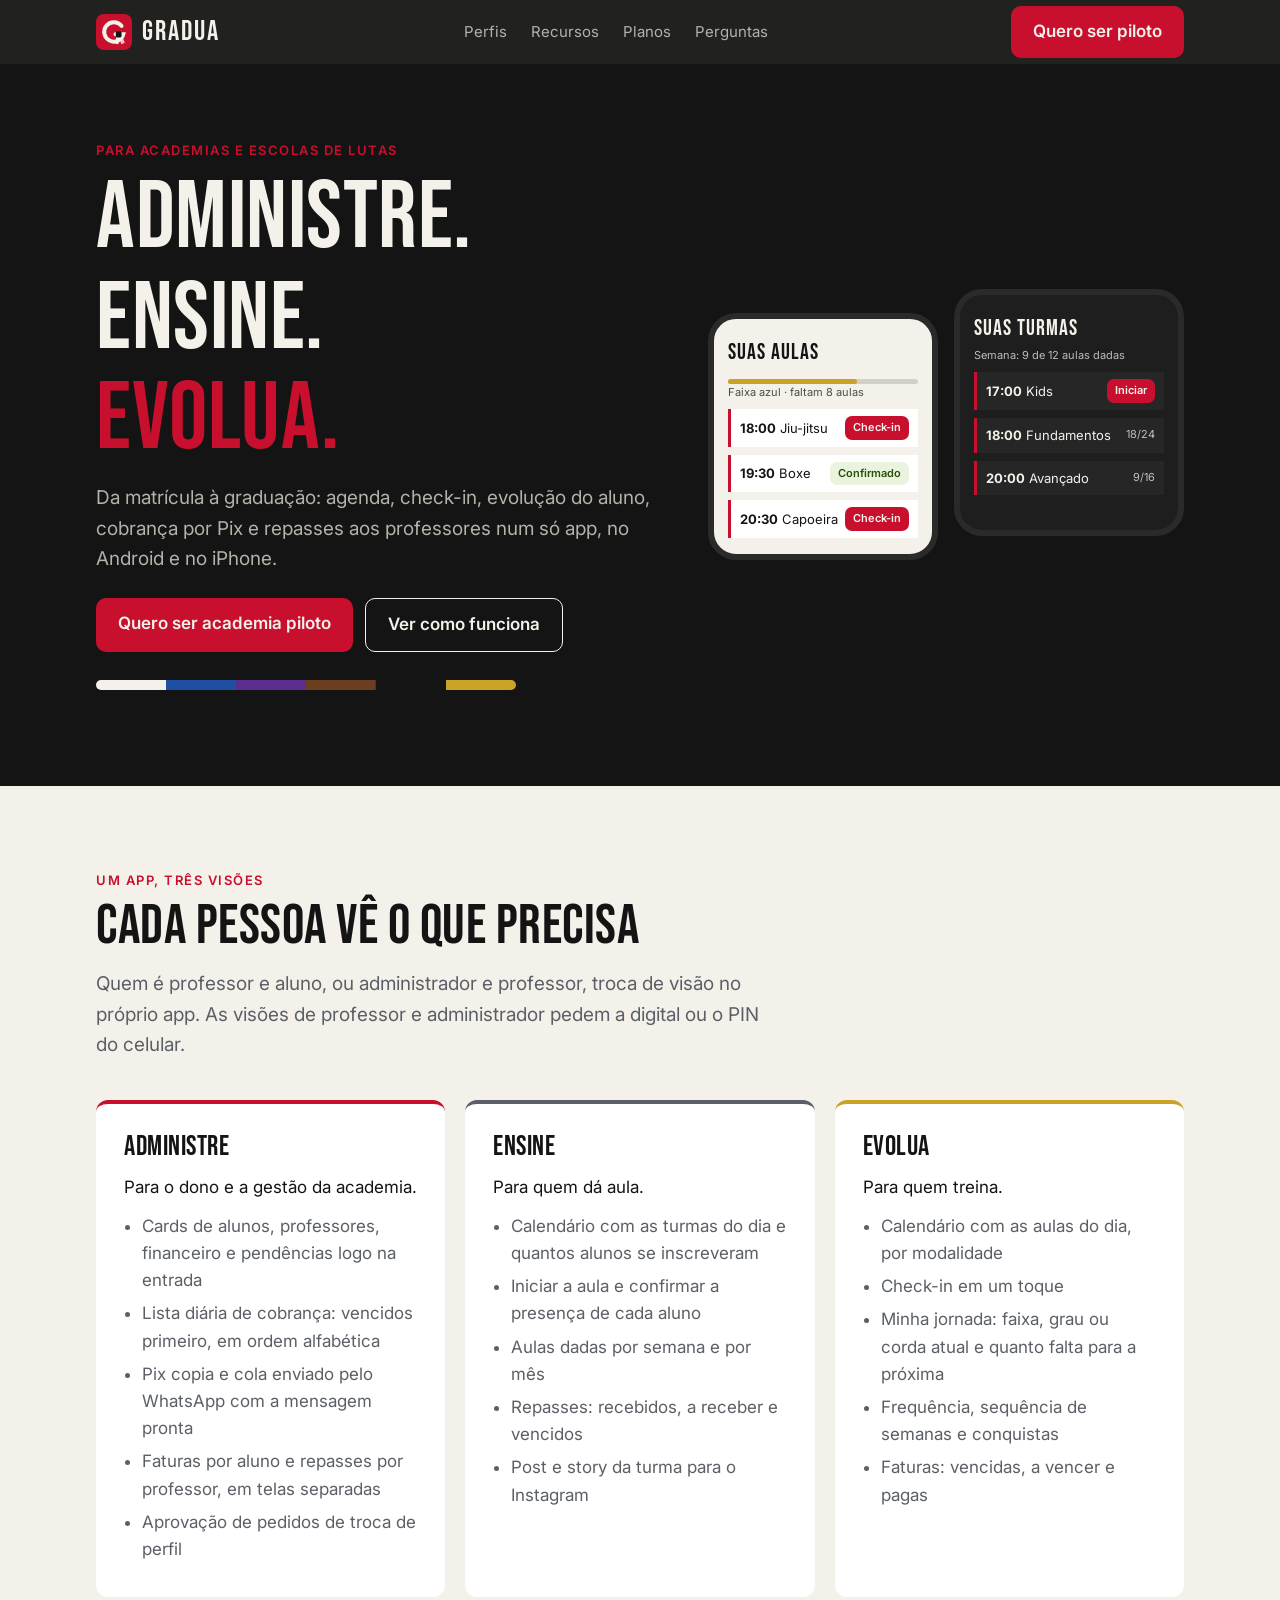
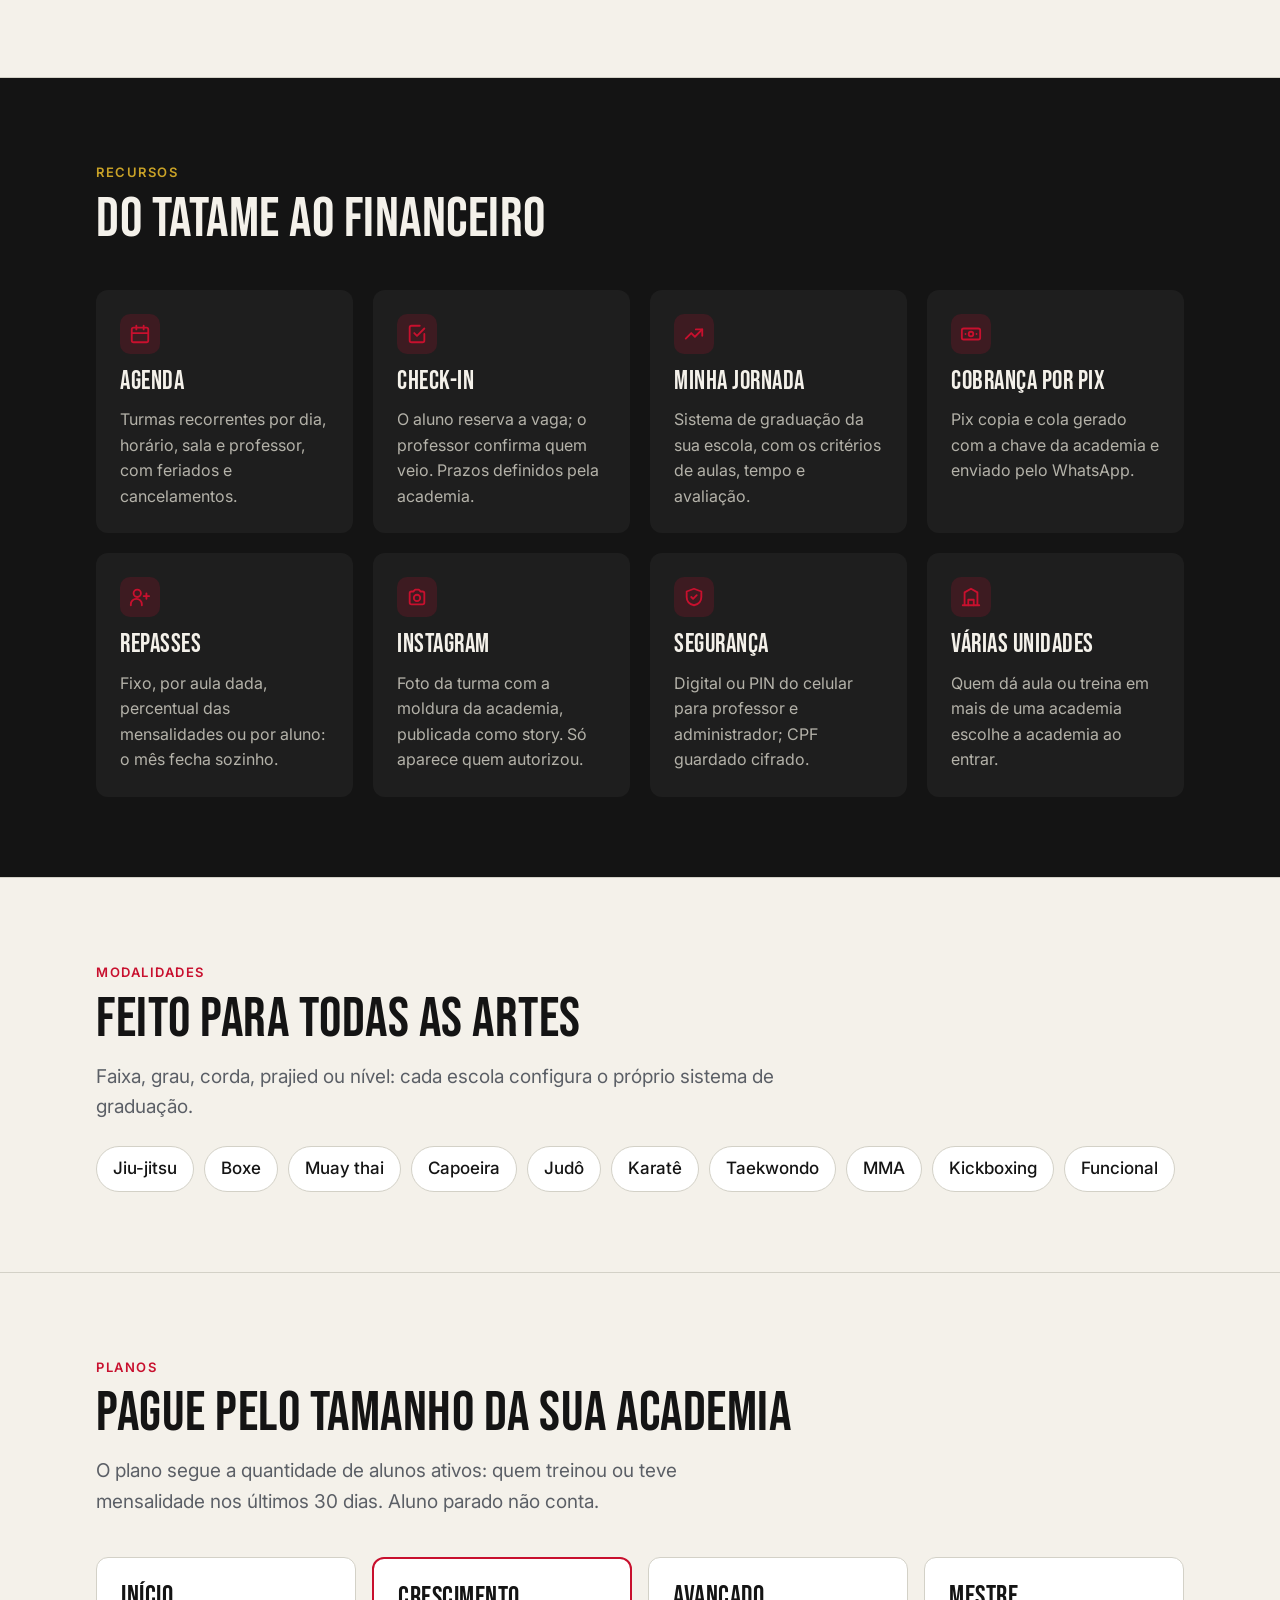
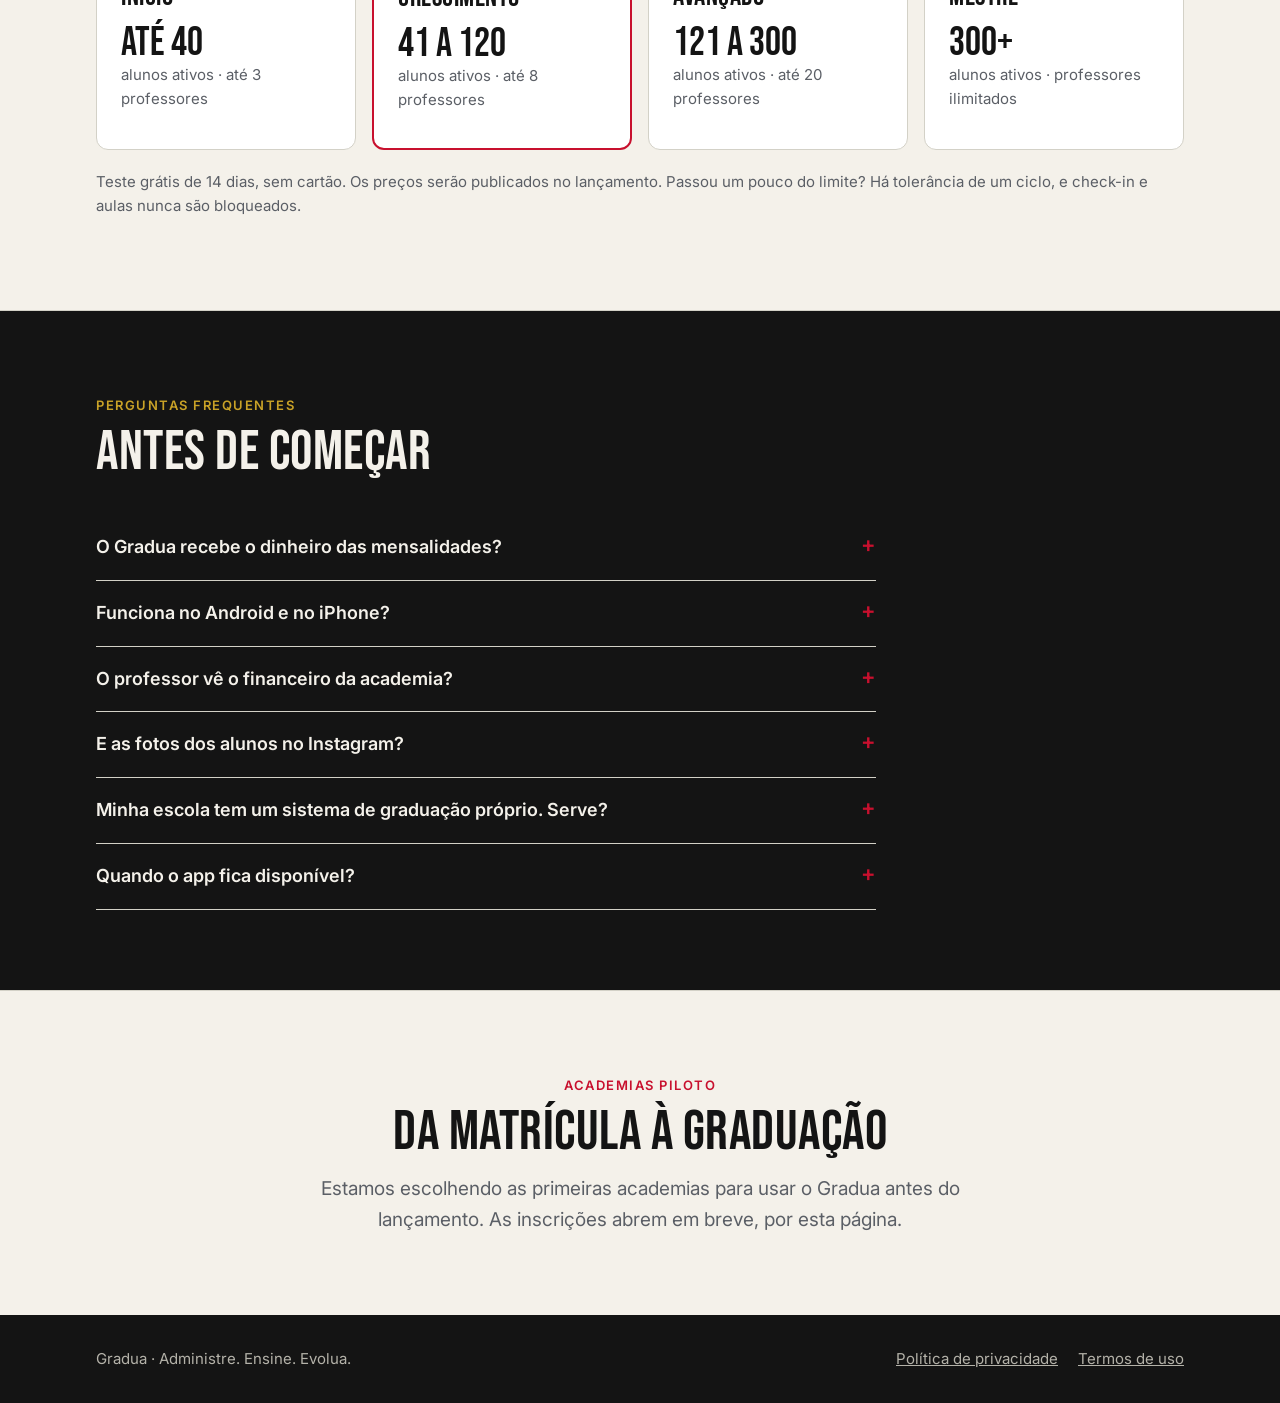
==== index.html @ 8abf0cda "Landing page do Gradua Página principal com os três perfis (Administre, Ensine, Evolua), recursos, m" ====
<!doctype html>
<html lang="pt-BR">
<head>
  <meta charset="utf-8">
  <meta name="viewport" content="width=device-width, initial-scale=1">
  <title>Gradua — Administre. Ensine. Evolua.</title>
  <meta name="description" content="App para academias e escolas de lutas: agenda, check-in, evolução do aluno, cobrança por Pix e repasses aos professores. Da matrícula à graduação.">
  <meta name="theme-color" content="#141414">
  <meta property="og:title" content="Gradua — Administre. Ensine. Evolua.">
  <meta property="og:description" content="Agenda, check-in, graduação, cobrança e repasses para academias e escolas de lutas.">
  <meta property="og:type" content="website">
  <link rel="icon" href="logo.svg" type="image/svg+xml">
  <link rel="preconnect" href="https://fonts.googleapis.com">
  <link rel="preconnect" href="https://fonts.gstatic.com" crossorigin>
  <link href="https://fonts.googleapis.com/css2?family=Bebas+Neue&family=Inter:wght@400;500;600&display=swap" rel="stylesheet">
  <link rel="stylesheet" href="estilo.css">
</head>
<body>
  <a class="pular" href="#conteudo">Pular para o conteúdo</a>

  <header class="topo">
    <div class="conteiner">
      <a class="marca" href="#"><img src="logo.svg" alt="" width="36" height="36">GRADUA</a>
      <nav class="menu" aria-label="Seções">
        <a href="#perfis">Perfis</a>
        <a href="#recursos">Recursos</a>
        <a href="#planos">Planos</a>
        <a href="#perguntas">Perguntas</a>
      </nav>
      <a class="botao" href="#piloto">Quero ser piloto</a>
    </div>
  </header>

  <main id="conteudo">
    <section class="heroi">
      <div class="conteiner">
        <div>
          <span class="rotulo">Para academias e escolas de lutas</span>
          <h1>Administre.<br>Ensine.<br><span>Evolua.</span></h1>
          <p class="subtitulo">Da matrícula à graduação: agenda, check-in, evolução do aluno, cobrança por Pix e repasses aos professores num só app, no Android e no iPhone.</p>
          <div class="acoes">
            <a class="botao" href="#piloto">Quero ser academia piloto</a>
            <a class="botao botao-secundario" href="#perfis">Ver como funciona</a>
          </div>
          <div class="barra-graduacao" aria-hidden="true">
            <span style="background:#f4f1ea"></span><span style="background:#1f4fa3"></span><span style="background:#5b2d8c"></span><span style="background:#6b3e1f"></span><span style="background:#141414;outline:1px solid #3a3a3a"></span><span style="background:#c9a227"></span>
          </div>
        </div>

        <div class="celulares" aria-label="Telas do app para aluno e professor">
          <div class="celular claro" role="img" aria-label="Tela do aluno com as aulas do dia e o progresso para a próxima faixa">
            <div class="tt">Suas aulas</div>
            <div class="progresso"><span></span></div>
            <div class="mini">Faixa azul · faltam 8 aulas</div>
            <div class="aula"><span><b>18:00</b> Jiu-jitsu</span><span class="selo">Check-in</span></div>
            <div class="aula"><span><b>19:30</b> Boxe</span><span class="selo ok">Confirmado</span></div>
            <div class="aula"><span><b>20:30</b> Capoeira</span><span class="selo">Check-in</span></div>
          </div>
          <div class="celular escuro" role="img" aria-label="Tela do professor com as turmas do dia e o botão para iniciar a aula">
            <div class="tt">Suas turmas</div>
            <div class="mini">Semana: 9 de 12 aulas dadas</div>
            <div class="aula"><span><b>17:00</b> Kids</span><span class="selo">Iniciar</span></div>
            <div class="aula"><span><b>18:00</b> Fundamentos</span><span class="mini">18/24</span></div>
            <div class="aula"><span><b>20:00</b> Avançado</span><span class="mini">9/16</span></div>
          </div>
        </div>
      </div>
    </section>

    <section class="secao" id="perfis">
      <div class="conteiner">
        <span class="rotulo">Um app, três visões</span>
        <h2>Cada pessoa vê o que precisa</h2>
        <p class="subtitulo">Quem é professor e aluno, ou administrador e professor, troca de visão no próprio app. As visões de professor e administrador pedem a digital ou o PIN do celular.</p>
        <div class="perfis">
          <article class="perfil">
            <h3>Administre</h3>
            <p>Para o dono e a gestão da academia.</p>
            <ul>
              <li>Cards de alunos, professores, financeiro e pendências logo na entrada</li>
              <li>Lista diária de cobrança: vencidos primeiro, em ordem alfabética</li>
              <li>Pix copia e cola enviado pelo WhatsApp com a mensagem pronta</li>
              <li>Faturas por aluno e repasses por professor, em telas separadas</li>
              <li>Aprovação de pedidos de troca de perfil</li>
            </ul>
          </article>
          <article class="perfil professor">
            <h3>Ensine</h3>
            <p>Para quem dá aula.</p>
            <ul>
              <li>Calendário com as turmas do dia e quantos alunos se inscreveram</li>
              <li>Iniciar a aula e confirmar a presença de cada aluno</li>
              <li>Aulas dadas por semana e por mês</li>
              <li>Repasses: recebidos, a receber e vencidos</li>
              <li>Post e story da turma para o Instagram</li>
            </ul>
          </article>
          <article class="perfil aluno">
            <h3>Evolua</h3>
            <p>Para quem treina.</p>
            <ul>
              <li>Calendário com as aulas do dia, por modalidade</li>
              <li>Check-in em um toque</li>
              <li>Minha jornada: faixa, grau ou corda atual e quanto falta para a próxima</li>
              <li>Frequência, sequência de semanas e conquistas</li>
              <li>Faturas: vencidas, a vencer e pagas</li>
            </ul>
          </article>
        </div>
      </div>
    </section>

    <section class="secao secao-escura" id="recursos">
      <div class="conteiner">
        <span class="rotulo">Recursos</span>
        <h2>Do tatame ao financeiro</h2>
        <div class="recursos">
          <article class="recurso">
            <div class="icone" aria-hidden="true"><svg viewBox="0 0 24 24" fill="none" stroke="currentColor" stroke-width="2" stroke-linecap="round" stroke-linejoin="round"><rect x="3" y="5" width="18" height="16" rx="2"/><path d="M16 3v4M8 3v4M3 11h18"/></svg></div>
            <h3>Agenda</h3>
            <p>Turmas recorrentes por dia, horário, sala e professor, com feriados e cancelamentos.</p>
          </article>
          <article class="recurso">
            <div class="icone" aria-hidden="true"><svg viewBox="0 0 24 24" fill="none" stroke="currentColor" stroke-width="2" stroke-linecap="round" stroke-linejoin="round"><path d="M9 11l3 3 8-8"/><path d="M20 12v7a2 2 0 0 1-2 2H6a2 2 0 0 1-2-2V5a2 2 0 0 1 2-2h9"/></svg></div>
            <h3>Check-in</h3>
            <p>O aluno reserva a vaga; o professor confirma quem veio. Prazos definidos pela academia.</p>
          </article>
          <article class="recurso">
            <div class="icone" aria-hidden="true"><svg viewBox="0 0 24 24" fill="none" stroke="currentColor" stroke-width="2" stroke-linecap="round" stroke-linejoin="round"><path d="M3 17l6-6 4 4 8-8"/><path d="M14 7h7v7"/></svg></div>
            <h3>Minha jornada</h3>
            <p>Sistema de graduação da sua escola, com os critérios de aulas, tempo e avaliação.</p>
          </article>
          <article class="recurso">
            <div class="icone" aria-hidden="true"><svg viewBox="0 0 24 24" fill="none" stroke="currentColor" stroke-width="2" stroke-linecap="round" stroke-linejoin="round"><rect x="2" y="6" width="20" height="12" rx="2"/><circle cx="12" cy="12" r="2.5"/><path d="M6 12h.01M18 12h.01"/></svg></div>
            <h3>Cobrança por Pix</h3>
            <p>Pix copia e cola gerado com a chave da academia e enviado pelo WhatsApp.</p>
          </article>
          <article class="recurso">
            <div class="icone" aria-hidden="true"><svg viewBox="0 0 24 24" fill="none" stroke="currentColor" stroke-width="2" stroke-linecap="round" stroke-linejoin="round"><circle cx="9" cy="8" r="4"/><path d="M2 21v-1a6 6 0 0 1 12 0v1"/><path d="M16 11h6M19 8v6"/></svg></div>
            <h3>Repasses</h3>
            <p>Fixo, por aula dada, percentual das mensalidades ou por aluno: o mês fecha sozinho.</p>
          </article>
          <article class="recurso">
            <div class="icone" aria-hidden="true"><svg viewBox="0 0 24 24" fill="none" stroke="currentColor" stroke-width="2" stroke-linecap="round" stroke-linejoin="round"><path d="M4 8a2 2 0 0 1 2-2h2l2-2h4l2 2h2a2 2 0 0 1 2 2v10a2 2 0 0 1-2 2H6a2 2 0 0 1-2-2z"/><circle cx="12" cy="13" r="3.5"/></svg></div>
            <h3>Instagram</h3>
            <p>Foto da turma com a moldura da academia, publicada como story. Só aparece quem autorizou.</p>
          </article>
          <article class="recurso">
            <div class="icone" aria-hidden="true"><svg viewBox="0 0 24 24" fill="none" stroke="currentColor" stroke-width="2" stroke-linecap="round" stroke-linejoin="round"><path d="M12 3l8 3v6c0 5-3.5 8-8 9-4.5-1-8-4-8-9V6z"/><path d="M9 12l2 2 4-4"/></svg></div>
            <h3>Segurança</h3>
            <p>Digital ou PIN do celular para professor e administrador; CPF guardado cifrado.</p>
          </article>
          <article class="recurso">
            <div class="icone" aria-hidden="true"><svg viewBox="0 0 24 24" fill="none" stroke="currentColor" stroke-width="2" stroke-linecap="round" stroke-linejoin="round"><path d="M3 21h18M5 21V7l7-4 7 4v14"/><path d="M9 21v-6h6v6"/></svg></div>
            <h3>Várias unidades</h3>
            <p>Quem dá aula ou treina em mais de uma academia escolhe a academia ao entrar.</p>
          </article>
        </div>
      </div>
    </section>

    <section class="secao">
      <div class="conteiner">
        <span class="rotulo">Modalidades</span>
        <h2>Feito para todas as artes</h2>
        <p class="subtitulo">Faixa, grau, corda, prajied ou nível: cada escola configura o próprio sistema de graduação.</p>
        <div class="modalidades">
          <span>Jiu-jitsu</span><span>Boxe</span><span>Muay thai</span><span>Capoeira</span><span>Judô</span><span>Karatê</span><span>Taekwondo</span><span>MMA</span><span>Kickboxing</span><span>Funcional</span>
        </div>
      </div>
    </section>

    <section class="secao" id="planos">
      <div class="conteiner">
        <span class="rotulo">Planos</span>
        <h2>Pague pelo tamanho da sua academia</h2>
        <p class="subtitulo">O plano segue a quantidade de alunos ativos: quem treinou ou teve mensalidade nos últimos 30 dias. Aluno parado não conta.</p>
        <div class="planos">
          <article class="plano">
            <h3>Início</h3>
            <div class="faixa">até 40</div>
            <p class="texto-2">alunos ativos · até 3 professores</p>
          </article>
          <article class="plano destaque">
            <h3>Crescimento</h3>
            <div class="faixa">41 a 120</div>
            <p class="texto-2">alunos ativos · até 8 professores</p>
          </article>
          <article class="plano">
            <h3>Avançado</h3>
            <div class="faixa">121 a 300</div>
            <p class="texto-2">alunos ativos · até 20 professores</p>
          </article>
          <article class="plano">
            <h3>Mestre</h3>
            <div class="faixa">300+</div>
            <p class="texto-2">alunos ativos · professores ilimitados</p>
          </article>
        </div>
        <p class="nota">Teste grátis de 14 dias, sem cartão. Os preços serão publicados no lançamento. Passou um pouco do limite? Há tolerância de um ciclo, e check-in e aulas nunca são bloqueados.</p>
      </div>
    </section>

    <section class="secao secao-escura" id="perguntas">
      <div class="conteiner">
        <span class="rotulo">Perguntas frequentes</span>
        <h2>Antes de começar</h2>
        <div class="perguntas">
          <details>
            <summary>O Gradua recebe o dinheiro das mensalidades?</summary>
            <p>Não. O aluno paga direto na conta da academia, pelo Pix da própria academia. O Gradua gera o código e organiza quem pagou e quem está devendo.</p>
          </details>
          <details>
            <summary>Funciona no Android e no iPhone?</summary>
            <p>Sim, nos dois. O lançamento será pela Play Store e pela App Store.</p>
          </details>
          <details>
            <summary>O professor vê o financeiro da academia?</summary>
            <p>Não. O professor vê só os próprios repasses. O aluno vê só as próprias faturas. O administrador vê tudo da academia, em telas separadas.</p>
          </details>
          <details>
            <summary>E as fotos dos alunos no Instagram?</summary>
            <p>Só entra no post quem autorizou o uso de imagem. Menores de idade precisam da autorização do responsável.</p>
          </details>
          <details>
            <summary>Minha escola tem um sistema de graduação próprio. Serve?</summary>
            <p>Serve. A academia cadastra os níveis na ordem dela e define quantas aulas, quanto tempo e se precisa de avaliação do professor para avançar.</p>
          </details>
          <details>
            <summary>Quando o app fica disponível?</summary>
            <p>O Gradua está em desenvolvimento. Antes da abertura geral, ele roda com algumas academias piloto.</p>
          </details>
        </div>
      </div>
    </section>

    <section class="secao chamada" id="piloto">
      <div class="conteiner">
        <span class="rotulo">Academias piloto</span>
        <h2>Da matrícula à graduação</h2>
        <p class="subtitulo">Estamos escolhendo as primeiras academias para usar o Gradua antes do lançamento. As inscrições abrem em breve, por esta página.</p>
      </div>
    </section>
  </main>

  <footer class="rodape">
    <div class="conteiner">
      <span>Gradua · Administre. Ensine. Evolua.</span>
      <nav aria-label="Documentos">
        <a href="privacidade.html">Política de privacidade</a>
        <a href="termos.html">Termos de uso</a>
      </nav>
    </div>
  </footer>
</body>
</html>
---- estilo.css ----
:root {
  --carvao: #141414;
  --carvao-2: #1e1e1e;
  --hinomaru: #c8102e;
  --hinomaru-escuro: #a00d25;
  --dourado: #c9a227;
  --kimono: #f4f1ea;
  --aco: #5b5f66;
  --verde: #3b6d11;
  --borda-clara: #d3d1c7;
  --texto-claro-2: #b4b2a9;
  --fundo: var(--kimono);
  --texto: var(--carvao);
  --texto-2: var(--aco);
  --cartao: #ffffff;
  --raio: 12px;
  --largura: 1120px;
  --titulo: "Bebas Neue", Impact, "Arial Narrow", sans-serif;
  --corpo: "Inter", system-ui, -apple-system, "Segoe UI", Roboto, sans-serif;
}

@media (prefers-color-scheme: dark) {
  :root {
    --fundo: #101010;
    --texto: var(--kimono);
    --texto-2: var(--texto-claro-2);
    --cartao: var(--carvao-2);
    --borda-clara: #2f2f2f;
  }
}

* { box-sizing: border-box; }
html { scroll-behavior: smooth; }
body { margin: 0; background: var(--fundo); color: var(--texto); font-family: var(--corpo); font-size: 17px; line-height: 1.6; }
img, svg { max-width: 100%; }
a { color: inherit; }
h1, h2, h3 { font-family: var(--titulo); font-weight: 400; letter-spacing: 0.5px; line-height: 1.05; margin: 0 0 12px; }
h1 { font-size: clamp(48px, 9vw, 96px); }
h2 { font-size: clamp(36px, 5vw, 56px); }
h3 { font-size: 28px; }
p { margin: 0 0 12px; }

.conteiner { max-width: var(--largura); margin: 0 auto; padding: 0 16px; }
.secao { padding: 80px 0; }
.secao + .secao { border-top: 1px solid var(--borda-clara); }
section[id] { scroll-margin-top: 64px; }
.secao-escura { background: var(--carvao); color: var(--kimono); }
.secao-escura .subtitulo, .secao-escura .texto-2 { color: var(--texto-claro-2); }
.subtitulo { color: var(--texto-2); font-size: 19px; max-width: 680px; }
.rotulo { display: inline-block; font-size: 13px; font-weight: 600; letter-spacing: 1.5px; text-transform: uppercase; color: var(--hinomaru); margin-bottom: 8px; }
.secao-escura .rotulo { color: var(--dourado); }

.pular { position: absolute; left: -9999px; }
.pular:focus { left: 16px; top: 16px; background: var(--kimono); color: var(--carvao); padding: 8px 12px; z-index: 10; }

.topo { position: sticky; top: 0; z-index: 5; background: rgba(20, 20, 20, 0.94); color: var(--kimono); backdrop-filter: blur(6px); }
.topo .conteiner { display: flex; align-items: center; justify-content: space-between; height: 64px; gap: 16px; }
.marca { display: flex; align-items: center; gap: 10px; text-decoration: none; font-family: var(--titulo); font-size: 28px; letter-spacing: 2px; }
.marca img { width: 36px; height: 36px; }
.menu { display: flex; gap: 24px; font-size: 15px; }
.menu a { text-decoration: none; color: var(--texto-claro-2); }
.menu a:hover { color: var(--kimono); }

.botao { display: inline-block; background: var(--hinomaru); color: var(--kimono); text-decoration: none; font-weight: 600; padding: 12px 22px; border-radius: 10px; border: 0; }
.botao:hover { background: var(--hinomaru-escuro); }
.botao-secundario { background: transparent; border: 1px solid currentColor; }
.botao-secundario:hover { background: rgba(255, 255, 255, 0.08); }
a:focus-visible, .botao:focus-visible, summary:focus-visible { outline: 3px solid var(--dourado); outline-offset: 3px; }

.heroi { background: var(--carvao); color: var(--kimono); padding: 72px 0 96px; overflow: hidden; }
.heroi .conteiner { display: grid; grid-template-columns: 1.1fr 0.9fr; gap: 48px; align-items: center; }
.heroi h1 span { color: var(--hinomaru); }
.heroi .subtitulo { color: var(--texto-claro-2); }
.acoes { display: flex; gap: 12px; flex-wrap: wrap; margin-top: 24px; }

.barra-graduacao { display: flex; height: 10px; border-radius: 5px; overflow: hidden; margin: 28px 0 0; max-width: 420px; }
.barra-graduacao span { flex: 1; }

.celulares { display: flex; gap: 16px; justify-content: center; }
.celular { width: 230px; border-radius: 28px; padding: 16px 14px; font-size: 13px; border: 6px solid #2a2a2a; }
.celular.claro { background: var(--kimono); color: var(--carvao); transform: translateY(24px); }
.celular.escuro { background: var(--carvao-2); color: var(--kimono); }
.celular .tt { font-family: var(--titulo); font-size: 22px; letter-spacing: 1px; }
.celular .mini { font-size: 11px; opacity: 0.75; }
.celular .aula { border-left: 3px solid var(--hinomaru); padding: 7px 9px; margin-top: 8px; display: flex; justify-content: space-between; align-items: center; gap: 6px; }
.celular.claro .aula { background: #fff; }
.celular.escuro .aula { background: #262626; }
.selo { font-size: 11px; font-weight: 600; padding: 3px 8px; border-radius: 7px; background: var(--hinomaru); color: var(--kimono); white-space: nowrap; }
.selo.ok { background: #eaf3de; color: #27500a; }
.progresso { height: 5px; background: #d3d1c7; border-radius: 3px; margin-top: 8px; }
.progresso span { display: block; width: 68%; height: 5px; background: var(--dourado); border-radius: 3px; }

.perfis { display: grid; grid-template-columns: repeat(3, 1fr); gap: 20px; margin-top: 40px; }
.perfil { background: var(--cartao); border-radius: var(--raio); padding: 28px; border-top: 4px solid var(--hinomaru); }
.perfil.aluno { border-top-color: var(--dourado); }
.perfil.professor { border-top-color: var(--aco); }
.perfil ul { margin: 12px 0 0; padding-left: 18px; color: var(--texto-2); }
.perfil li { margin-bottom: 6px; }

.recursos { display: grid; grid-template-columns: repeat(auto-fit, minmax(240px, 1fr)); gap: 20px; margin-top: 40px; }
.recurso { background: var(--carvao-2); border-radius: var(--raio); padding: 24px; }
.recurso h3 { color: var(--kimono); font-size: 26px; }
.recurso p { color: var(--texto-claro-2); margin: 0; font-size: 16px; }
.icone { width: 40px; height: 40px; border-radius: 10px; background: rgba(200, 16, 46, 0.18); display: grid; place-items: center; margin-bottom: 14px; color: var(--hinomaru); }
.icone svg { width: 22px; height: 22px; }

.modalidades { display: flex; flex-wrap: wrap; gap: 10px; margin-top: 24px; }
.modalidades span { padding: 8px 16px; border-radius: 999px; background: var(--cartao); border: 1px solid var(--borda-clara); font-weight: 500; }

.planos { display: grid; grid-template-columns: repeat(4, 1fr); gap: 16px; margin-top: 40px; }
.plano { background: var(--cartao); border: 1px solid var(--borda-clara); border-radius: var(--raio); padding: 24px; }
.plano.destaque { border: 2px solid var(--hinomaru); }
.plano .faixa { font-family: var(--titulo); font-size: 40px; line-height: 1; }
.plano .texto-2 { color: var(--texto-2); font-size: 15px; }
.nota { color: var(--texto-2); font-size: 15px; margin-top: 20px; }

.perguntas { max-width: 780px; margin-top: 32px; }
details { border-bottom: 1px solid var(--borda-clara); padding: 18px 0; }
summary { cursor: pointer; font-weight: 600; font-size: 18px; list-style: none; display: flex; justify-content: space-between; gap: 16px; }
summary::-webkit-details-marker { display: none; }
summary::after { content: "+"; color: var(--hinomaru); font-size: 22px; line-height: 1; }
details[open] summary::after { content: "–"; }
details p { color: var(--texto-2); margin-top: 10px; }

.chamada { text-align: center; }
.chamada .subtitulo { margin: 0 auto; }

.rodape { background: var(--carvao); color: var(--texto-claro-2); padding: 32px 0; font-size: 15px; }
.rodape .conteiner { display: flex; justify-content: space-between; gap: 16px; flex-wrap: wrap; align-items: center; }
.rodape nav { display: flex; gap: 20px; }

.documento { max-width: 780px; padding: 56px 16px 80px; margin: 0 auto; }
.documento h1 { font-size: clamp(40px, 7vw, 64px); }
.documento h2 { font-size: 32px; margin-top: 36px; }
.documento li { margin-bottom: 6px; }
.aviso { background: rgba(201, 162, 39, 0.16); border-left: 4px solid var(--dourado); padding: 14px 16px; margin: 20px 0 28px; }

@media (max-width: 900px) {
  .heroi .conteiner { grid-template-columns: 1fr; }
  .perfis { grid-template-columns: 1fr; }
  .planos { grid-template-columns: repeat(2, 1fr); }
  .menu { display: none; }
}

@media (max-width: 560px) {
  .secao { padding: 56px 0; }
  .celulares { flex-direction: column; align-items: center; }
  .celular.claro { transform: none; }
  .planos { grid-template-columns: 1fr; }
}
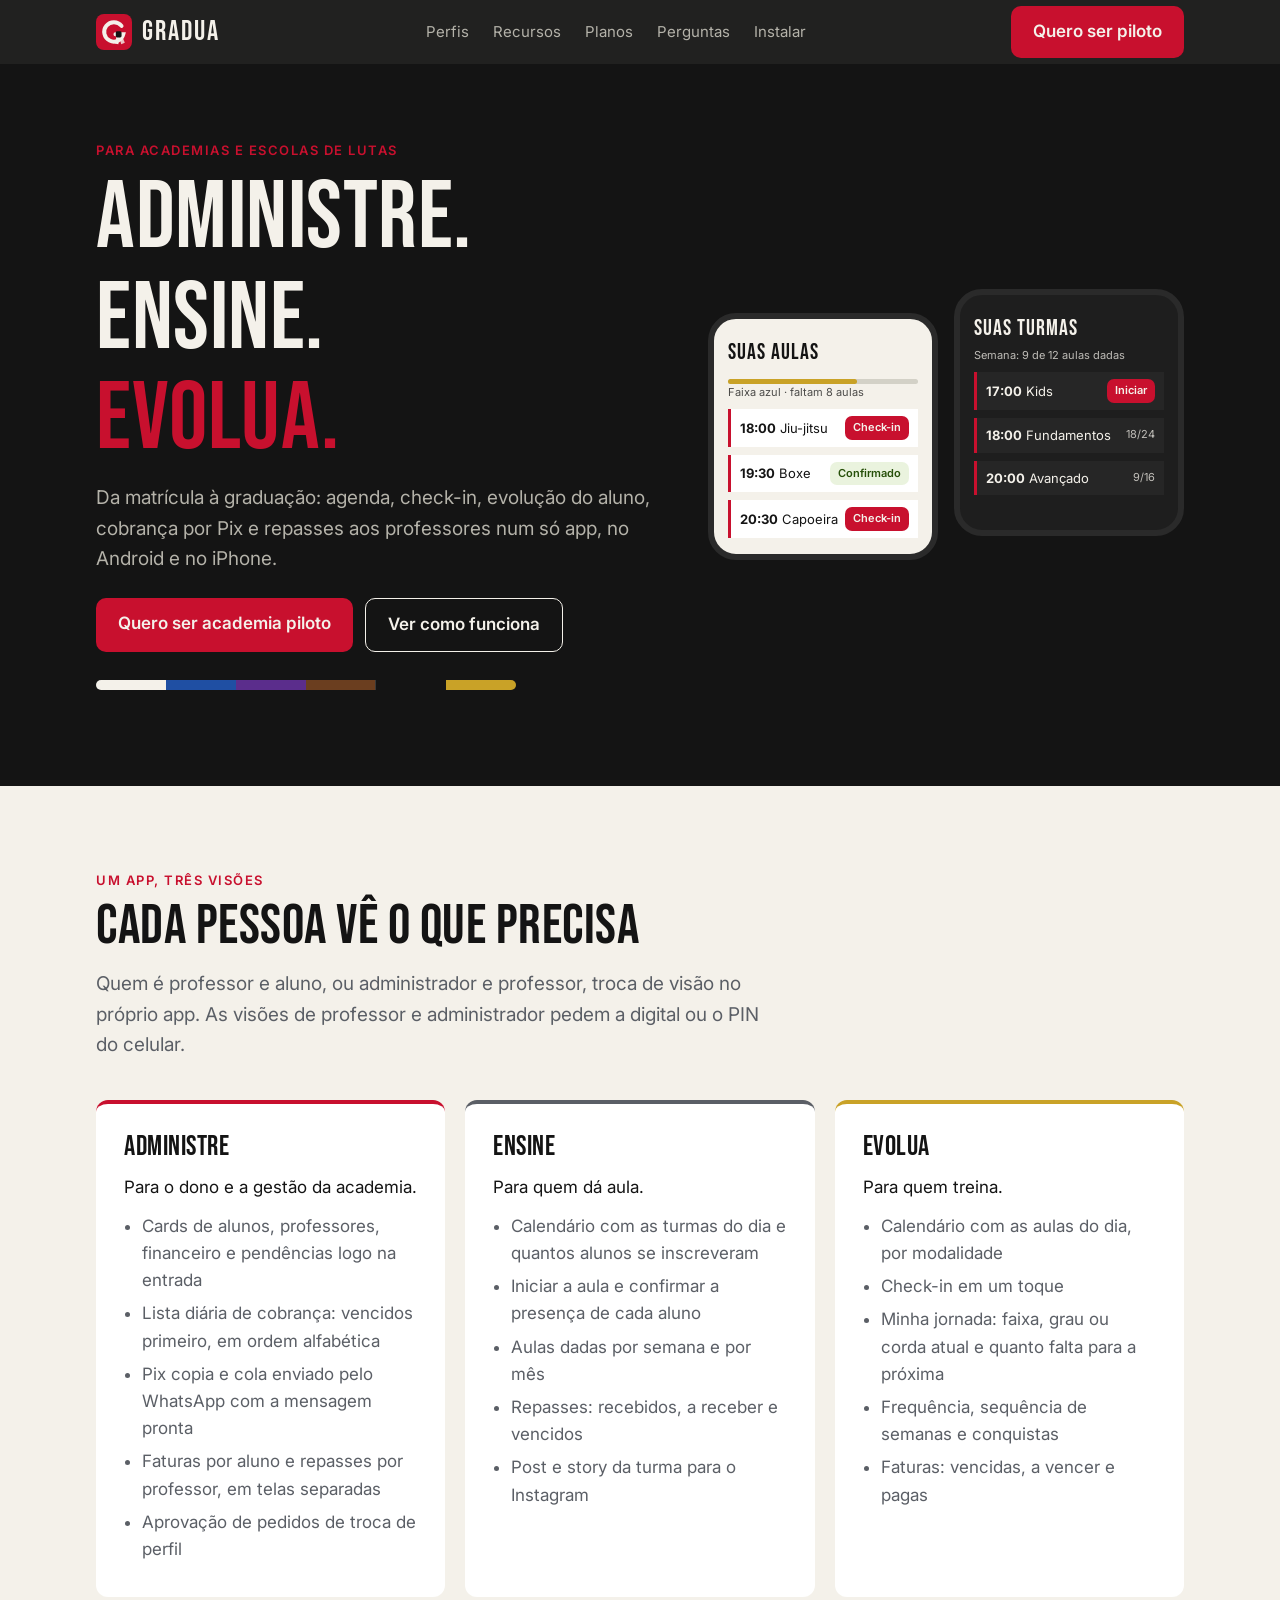
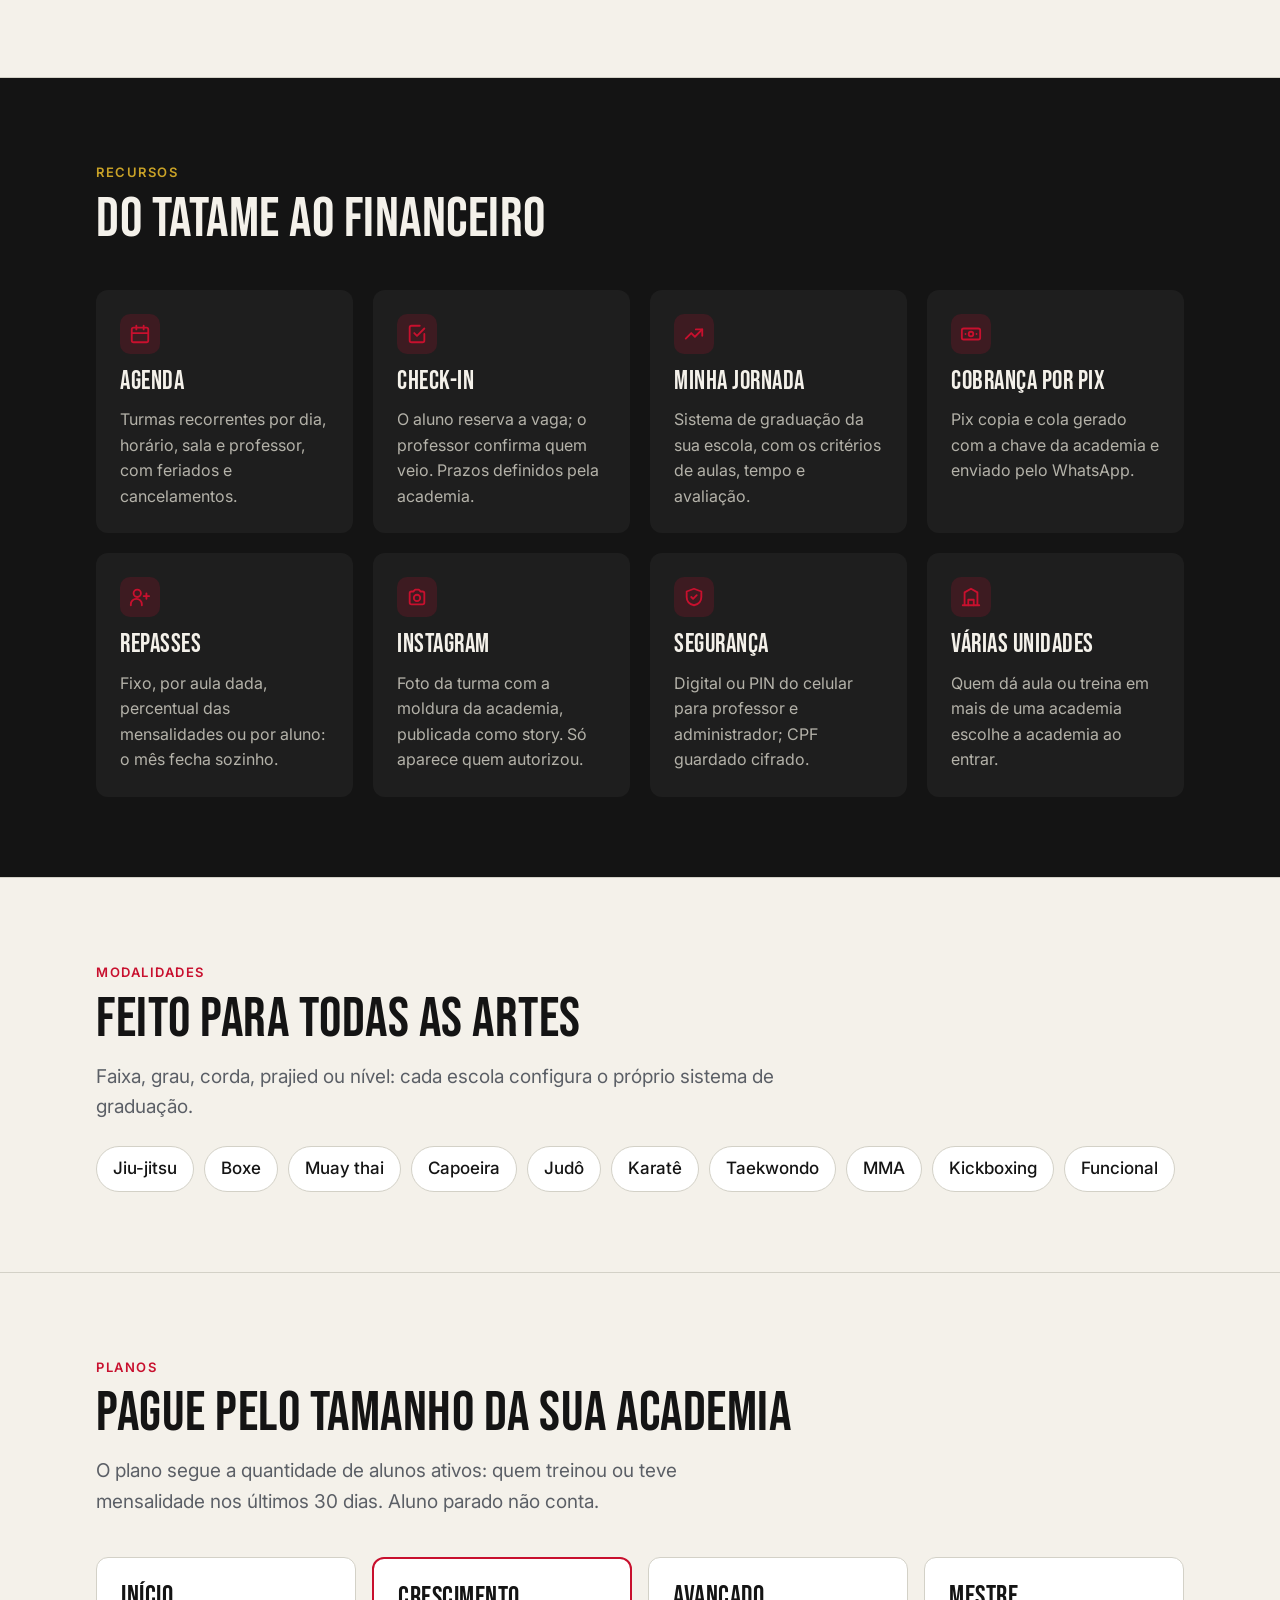
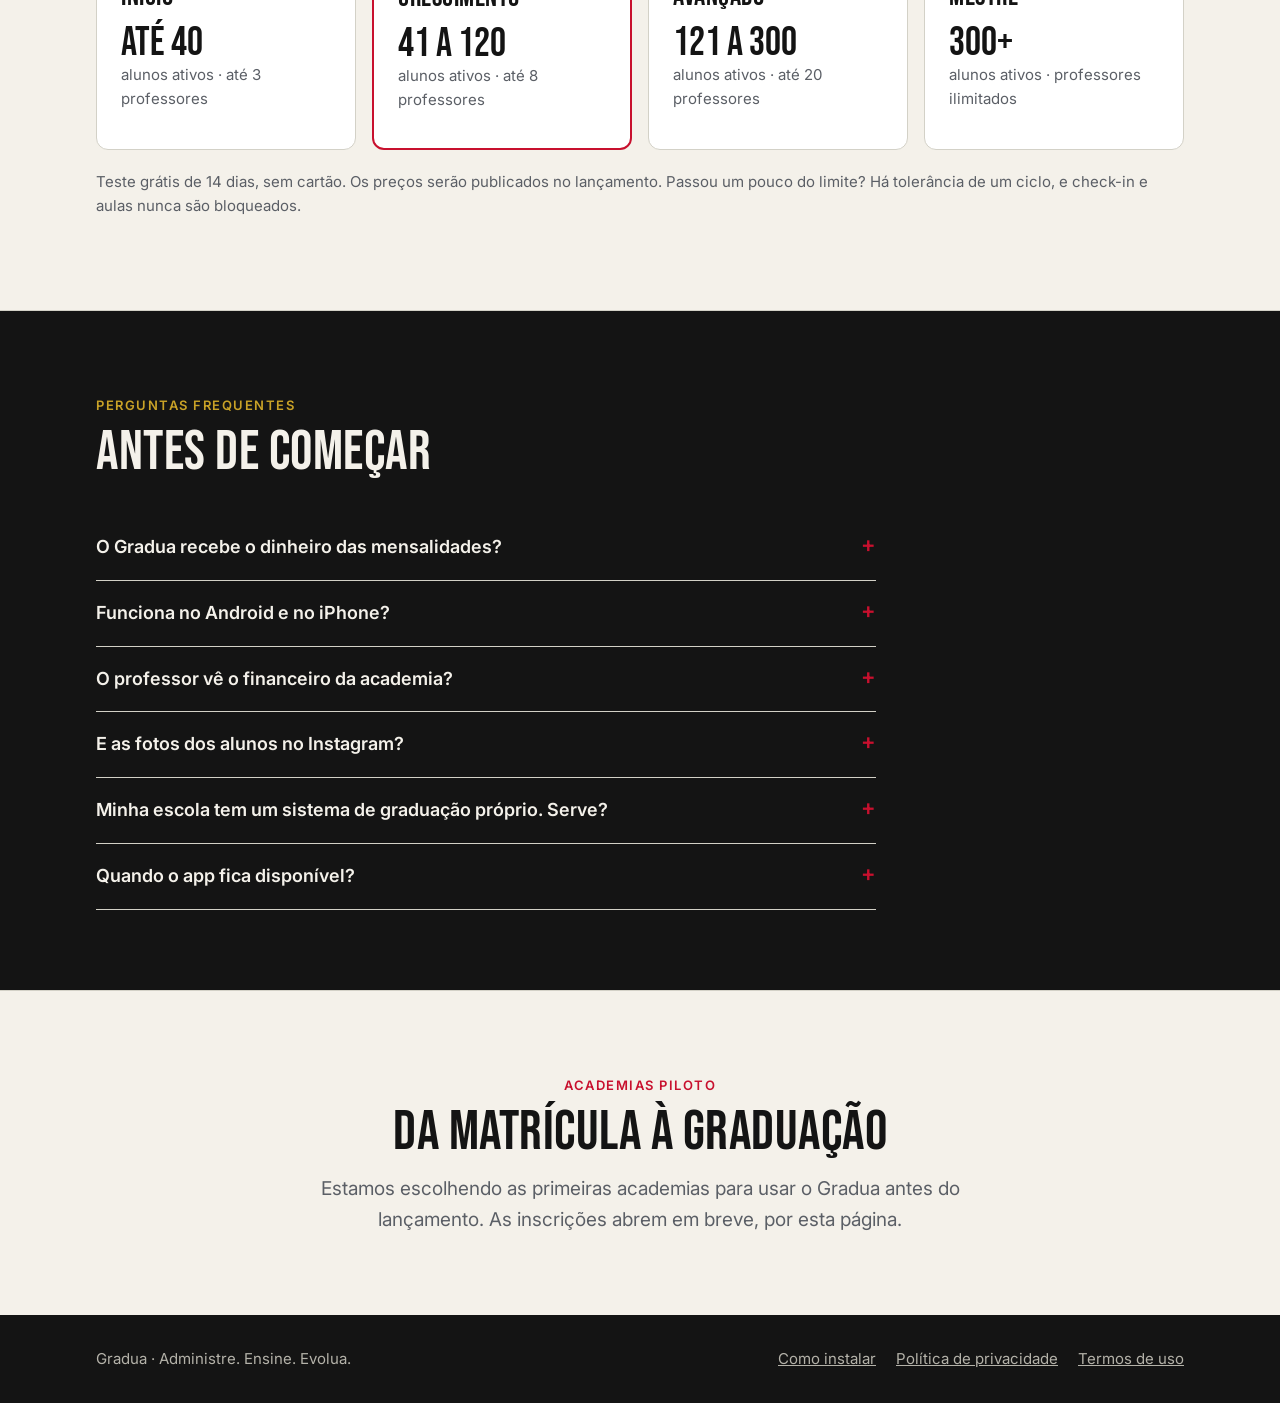
==== commit 9750d6ab: "Adiciona o passo a passo de instalação no Android e no iPhone O Gradua não será publicado nas lojas:" ====
--- a/index.html
+++ b/index.html
@@ -26,6 +26,7 @@
         <a href="#recursos">Recursos</a>
         <a href="#planos">Planos</a>
         <a href="#perguntas">Perguntas</a>
+        <a href="instalar.html">Instalar</a>
       </nav>
       <a class="botao" href="#piloto">Quero ser piloto</a>
     </div>
@@ -212,7 +213,7 @@
           </details>
           <details>
             <summary>Funciona no Android e no iPhone?</summary>
-            <p>Sim, nos dois. O lançamento será pela Play Store e pela App Store.</p>
+            <p>Sim, nos dois, sem passar pela Play Store nem pela App Store. No Android, você instala o app baixado deste site; no iPhone, adiciona o Gradua à tela de início pelo Safari. Veja o <a href="instalar.html">passo a passo de instalação</a>.</p>
           </details>
           <details>
             <summary>O professor vê o financeiro da academia?</summary>
@@ -247,6 +248,7 @@
     <div class="conteiner">
       <span>Gradua · Administre. Ensine. Evolua.</span>
       <nav aria-label="Documentos">
+        <a href="instalar.html">Como instalar</a>
         <a href="privacidade.html">Política de privacidade</a>
         <a href="termos.html">Termos de uso</a>
       </nav>
--- a/estilo.css
+++ b/estilo.css
@@ -133,7 +133,20 @@
 .documento h1 { font-size: clamp(40px, 7vw, 64px); }
 .documento h2 { font-size: 32px; margin-top: 36px; }
 .documento li { margin-bottom: 6px; }
-.aviso { background: rgba(201, 162, 39, 0.16); border-left: 4px solid var(--dourado); padding: 14px 16px; margin: 20px 0 28px; }
+.documento section { padding-top: 8px; }
+.documento h3 { margin-top: 28px; }
+.documento code { font-size: 15px; background: var(--cartao); border: 1px solid var(--borda-clara); border-radius: 6px; padding: 1px 6px; }
+.botao[aria-disabled="true"] { background: var(--aco); cursor: not-allowed; opacity: 0.8; }
+.escolha { display: grid; grid-template-columns: repeat(2, 1fr); gap: 16px; margin: 8px 0 24px; }
+.escolha-item { display: block; background: var(--cartao); border: 1px solid var(--borda-clara); border-top: 4px solid var(--hinomaru); border-radius: var(--raio); padding: 18px 20px; text-decoration: none; }
+.escolha-item:hover { border-color: var(--hinomaru); }
+.escolha-item strong { display: block; font-family: var(--titulo); font-size: 30px; font-weight: 400; letter-spacing: 0.5px; }
+.escolha-item span { color: var(--texto-2); font-size: 15px; }
+.passos { counter-reset: passo; list-style: none; padding: 0; margin: 20px 0 0; }
+.passos li { counter-increment: passo; position: relative; padding: 0 0 18px 52px; margin: 0; }
+.passos li::before { content: counter(passo); position: absolute; left: 0; top: -2px; width: 34px; height: 34px; border-radius: 50%; background: var(--hinomaru); color: var(--kimono); font-family: var(--titulo); font-size: 22px; display: grid; place-items: center; }
+.passos li strong { display: block; }
+.aviso {background: rgba(201, 162, 39, 0.16); border-left: 4px solid var(--dourado); padding: 14px 16px; margin: 20px 0 28px; }
 
 @media (max-width: 900px) {
   .heroi .conteiner { grid-template-columns: 1fr; }
@@ -147,4 +160,5 @@
   .celulares { flex-direction: column; align-items: center; }
   .celular.claro { transform: none; }
   .planos { grid-template-columns: 1fr; }
+  .escolha { grid-template-columns: 1fr; }
 }
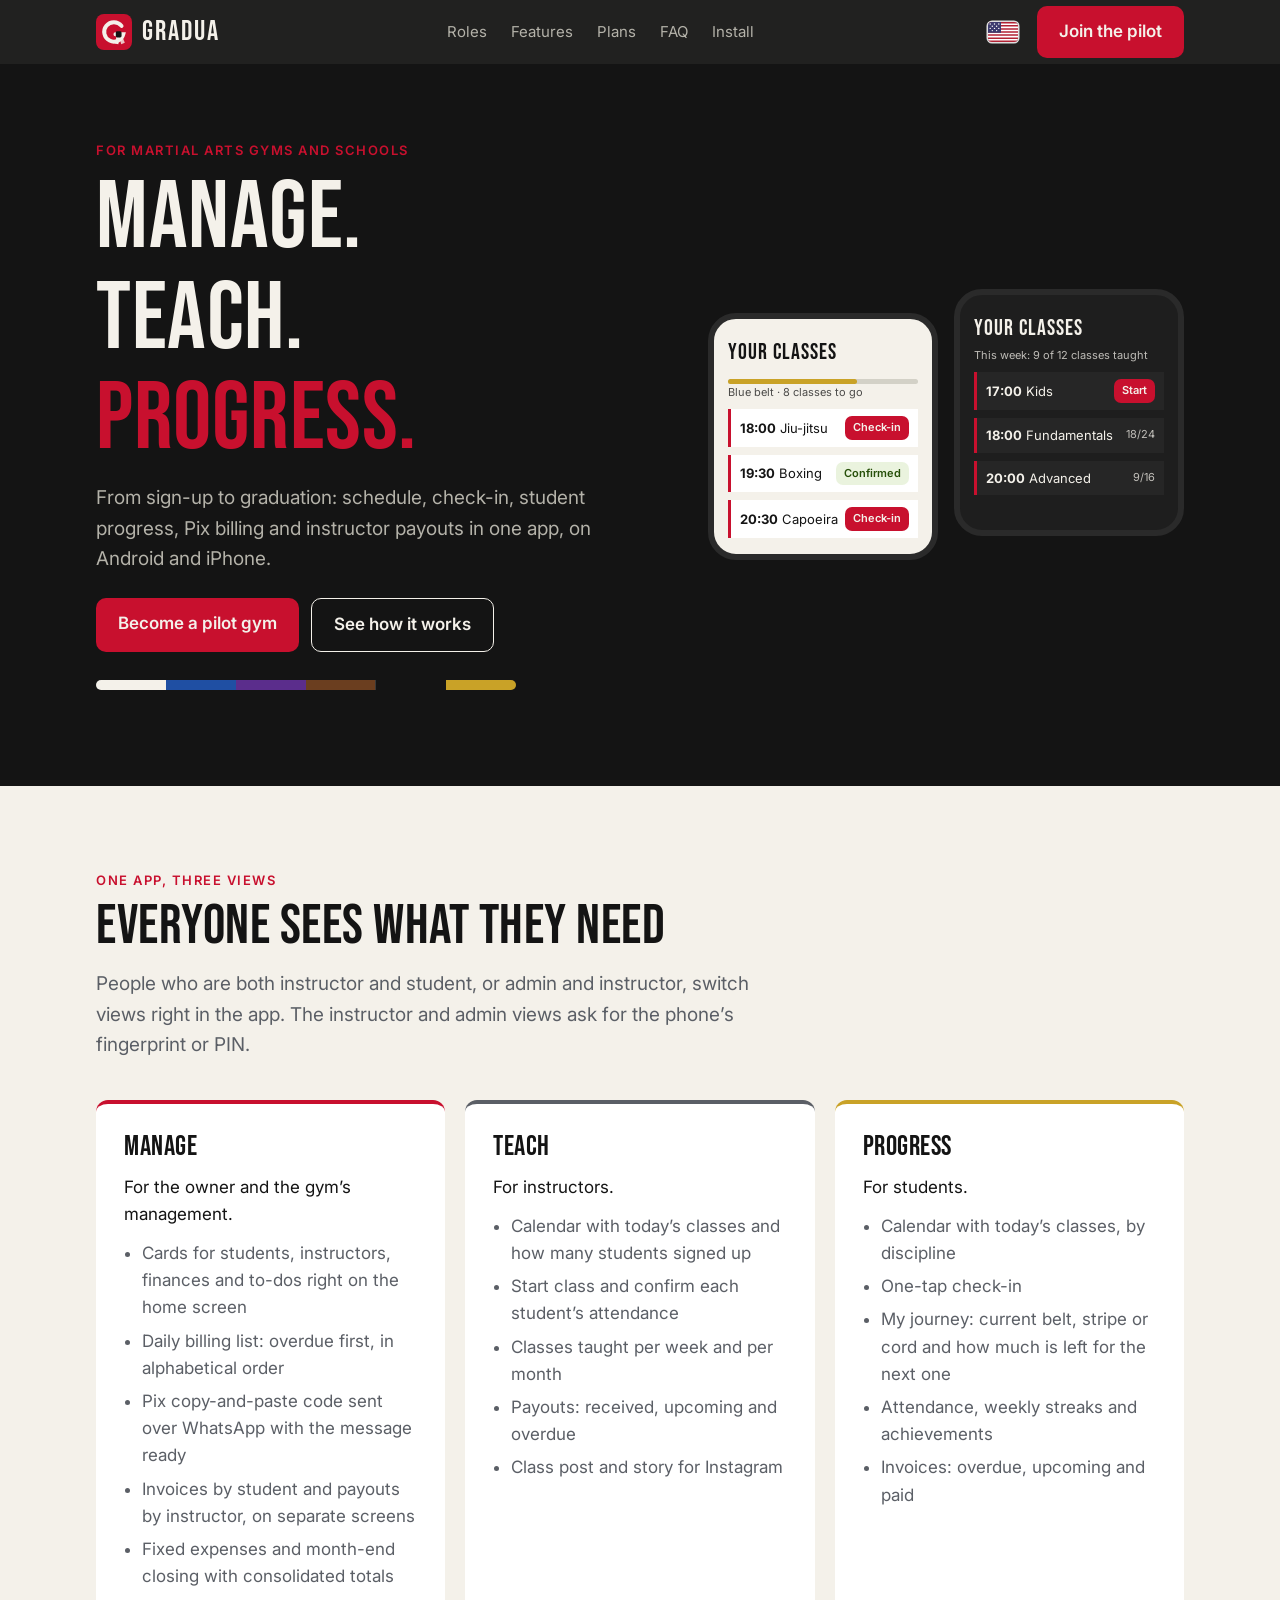
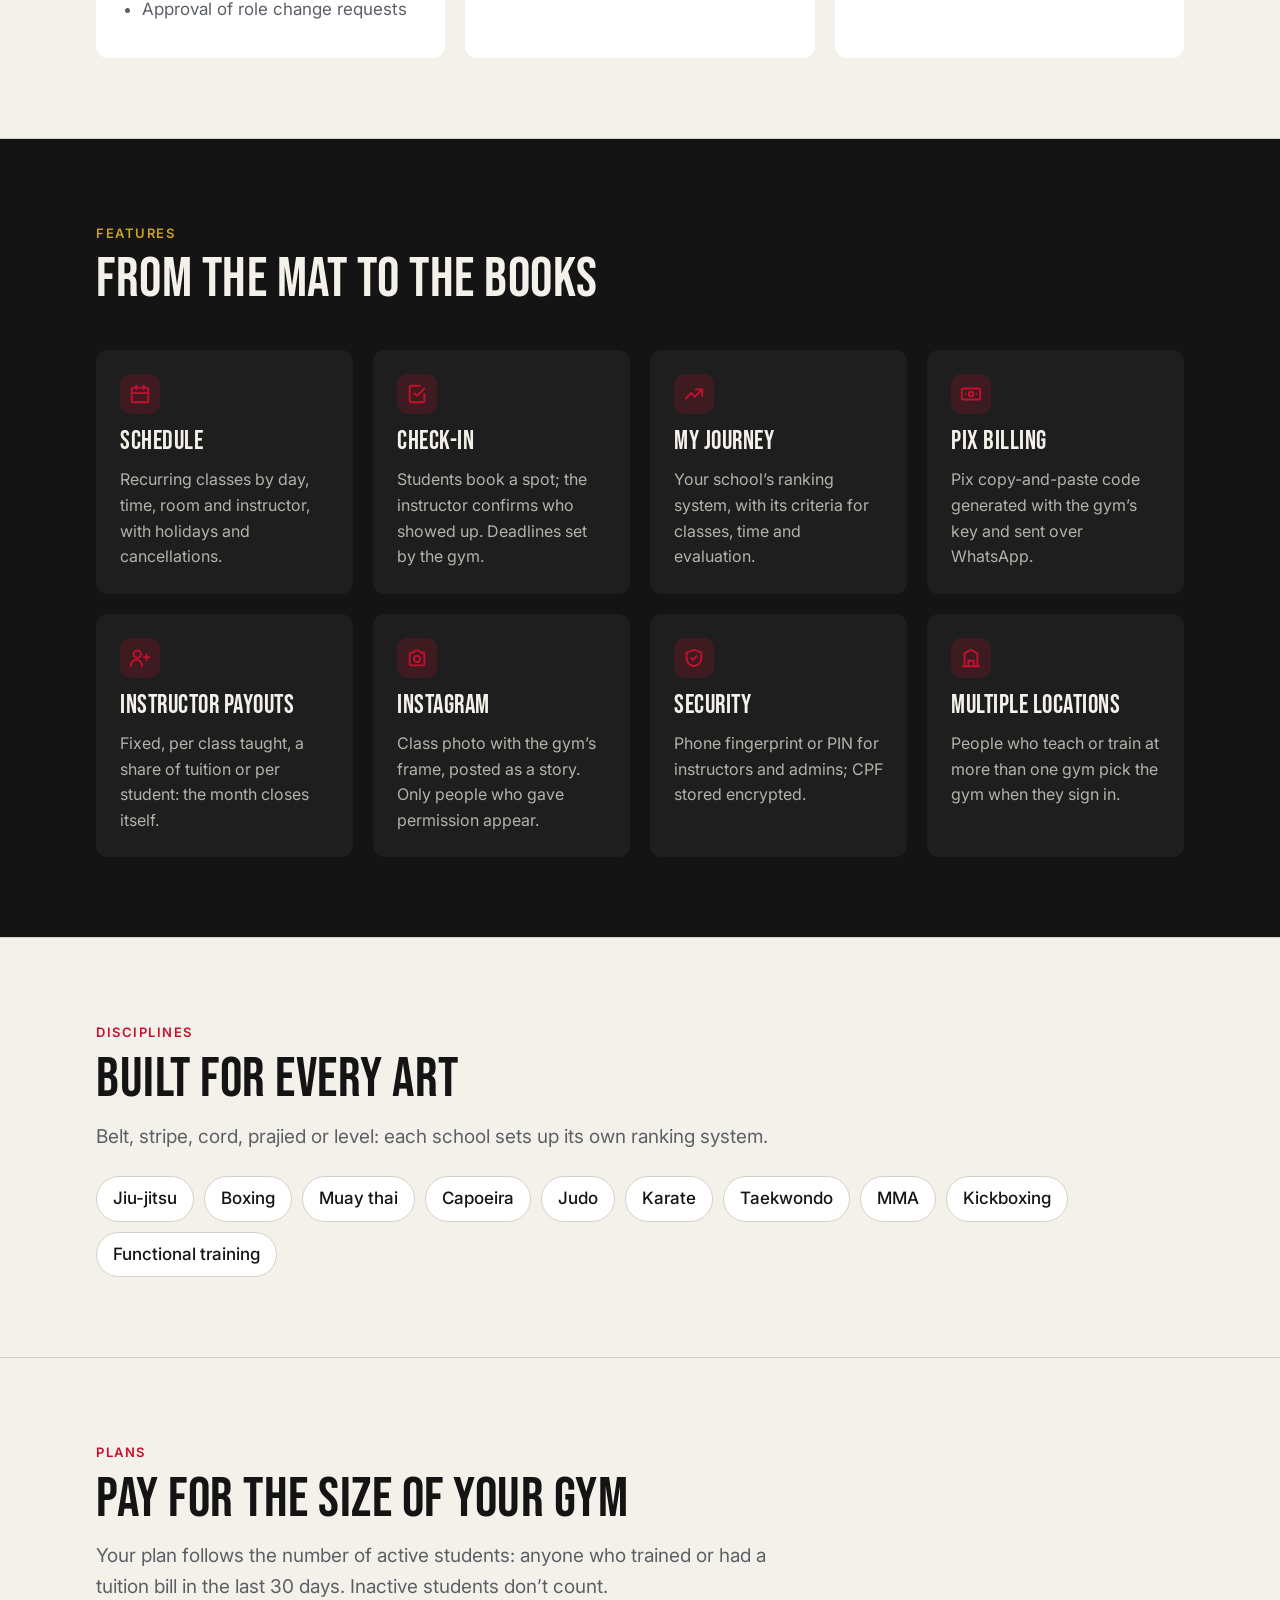
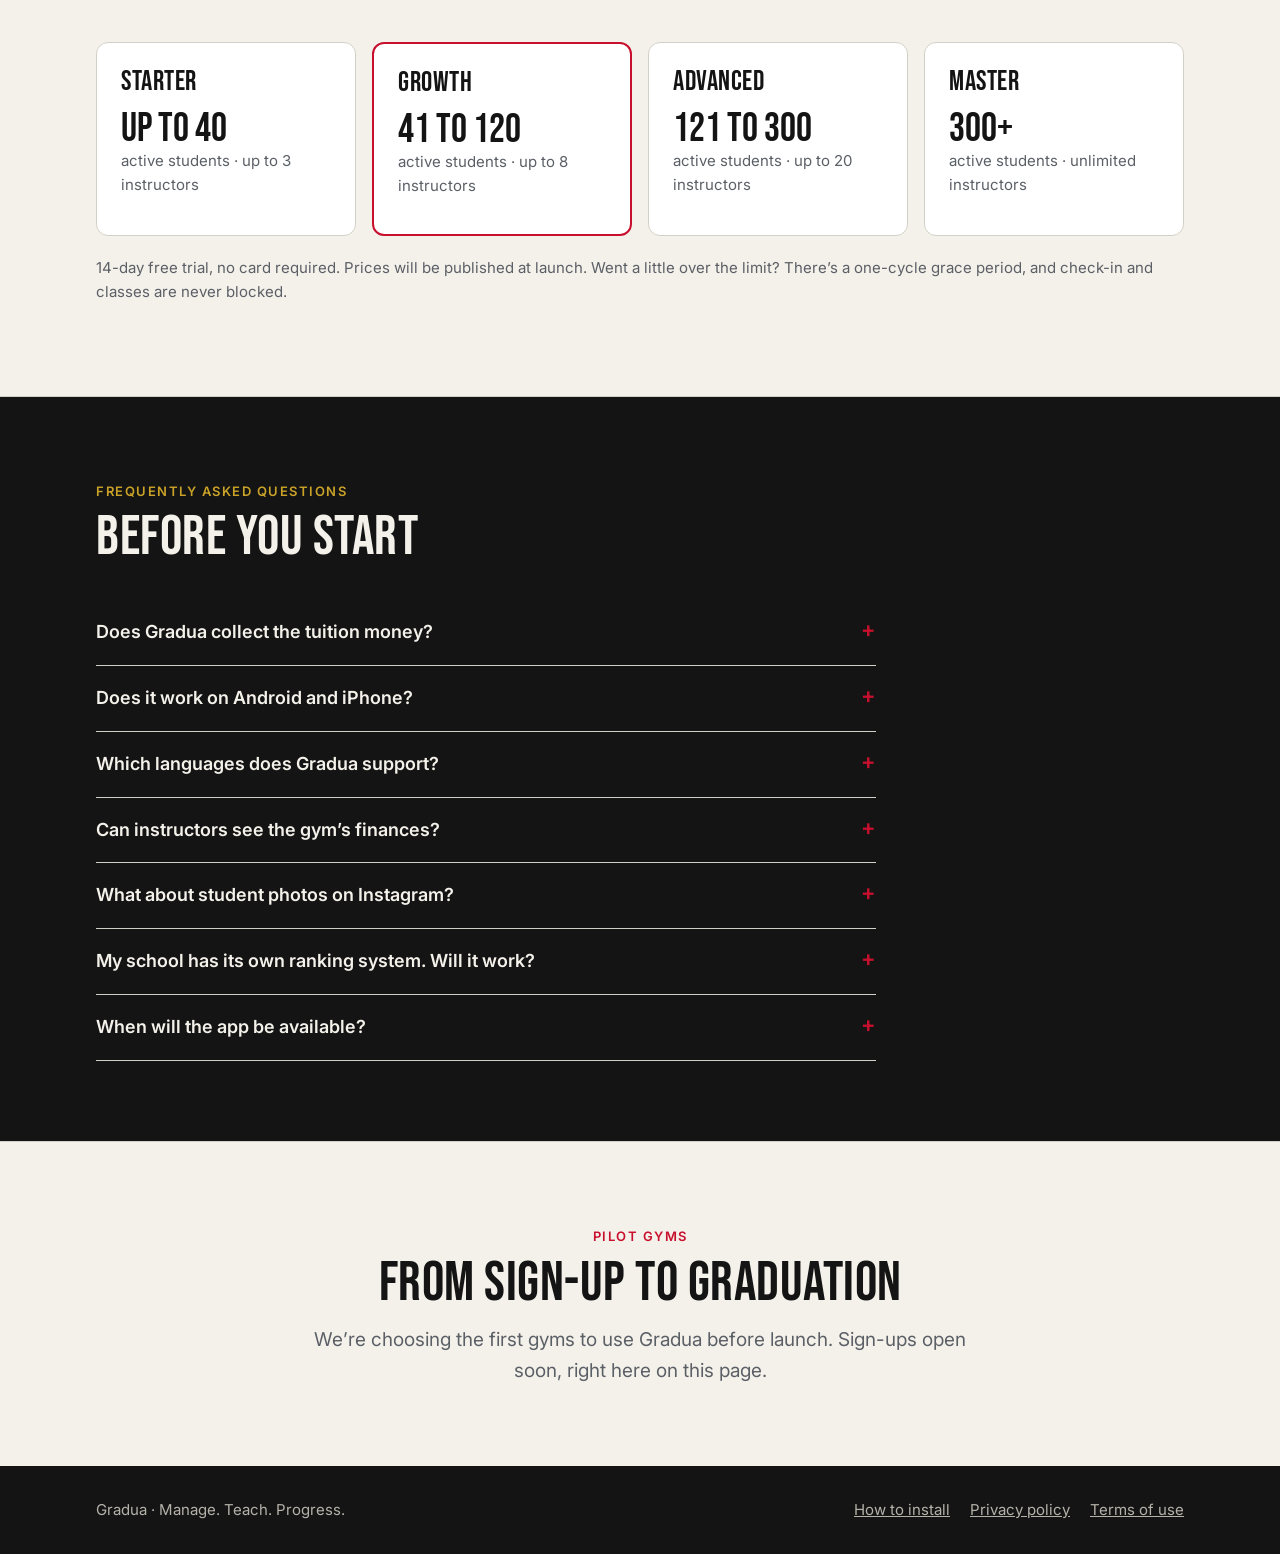
==== commit fb74f6cf: "Site em português, espanhol e inglês, com seletor de bandeiras O português fica no HTML; idioma.js a" ====
--- a/index.html
+++ b/index.html
@@ -3,8 +3,8 @@
 <head>
   <meta charset="utf-8">
   <meta name="viewport" content="width=device-width, initial-scale=1">
-  <title>Gradua — Administre. Ensine. Evolua.</title>
-  <meta name="description" content="App para academias e escolas de lutas: agenda, check-in, evolução do aluno, cobrança por Pix e repasses aos professores. Da matrícula à graduação.">
+  <title data-i18n="inicio.titulo">Gradua — Administre. Ensine. Evolua.</title>
+  <meta name="description" data-i18n-attr="content:inicio.descricao" content="App para academias e escolas de lutas: agenda, check-in, evolução do aluno, cobrança por Pix e repasses aos professores. Da matrícula à graduação.">
   <meta name="theme-color" content="#141414">
   <meta property="og:title" content="Gradua — Administre. Ensine. Evolua.">
   <meta property="og:description" content="Agenda, check-in, graduação, cobrança e repasses para academias e escolas de lutas.">
@@ -14,21 +14,25 @@
   <link rel="preconnect" href="https://fonts.gstatic.com" crossorigin>
   <link href="https://fonts.googleapis.com/css2?family=Bebas+Neue&family=Inter:wght@400;500;600&display=swap" rel="stylesheet">
   <link rel="stylesheet" href="estilo.css">
+  <script type="module" src="idioma.js"></script>
 </head>
 <body>
-  <a class="pular" href="#conteudo">Pular para o conteúdo</a>
+  <a class="pular" href="#conteudo" data-i18n="comum.pular">Pular para o conteúdo</a>
 
   <header class="topo">
     <div class="conteiner">
       <a class="marca" href="#"><img src="logo.svg" alt="" width="36" height="36">GRADUA</a>
-      <nav class="menu" aria-label="Seções">
-        <a href="#perfis">Perfis</a>
-        <a href="#recursos">Recursos</a>
-        <a href="#planos">Planos</a>
-        <a href="#perguntas">Perguntas</a>
-        <a href="instalar.html">Instalar</a>
+      <nav class="menu" aria-label="Seções" data-i18n-attr="aria-label:inicio.menu">
+        <a href="#perfis" data-i18n="inicio.menu.perfis">Perfis</a>
+        <a href="#recursos" data-i18n="inicio.menu.recursos">Recursos</a>
+        <a href="#planos" data-i18n="inicio.menu.planos">Planos</a>
+        <a href="#perguntas" data-i18n="inicio.menu.perguntas">Perguntas</a>
+        <a href="instalar.html" data-i18n="inicio.menu.instalar">Instalar</a>
       </nav>
-      <a class="botao" href="#piloto">Quero ser piloto</a>
+      <div class="topo__acoes">
+        <div class="seletor-de-idioma" data-seletor-de-idioma></div>
+        <a class="botao" href="#piloto" data-i18n="inicio.piloto.curto">Quero ser piloto</a>
+      </div>
     </div>
   </header>
 
@@ -36,33 +40,33 @@
     <section class="heroi">
       <div class="conteiner">
         <div>
-          <span class="rotulo">Para academias e escolas de lutas</span>
-          <h1>Administre.<br>Ensine.<br><span>Evolua.</span></h1>
-          <p class="subtitulo">Da matrícula à graduação: agenda, check-in, evolução do aluno, cobrança por Pix e repasses aos professores num só app, no Android e no iPhone.</p>
+          <span class="rotulo" data-i18n="inicio.heroi.rotulo">Para academias e escolas de lutas</span>
+          <h1 data-i18n="inicio.heroi.titulo">Administre.<br>Ensine.<br><span>Evolua.</span></h1>
+          <p class="subtitulo" data-i18n="inicio.heroi.subtitulo">Da matrícula à graduação: agenda, check-in, evolução do aluno, cobrança por Pix e repasses aos professores num só app, no Android e no iPhone.</p>
           <div class="acoes">
-            <a class="botao" href="#piloto">Quero ser academia piloto</a>
-            <a class="botao botao-secundario" href="#perfis">Ver como funciona</a>
+            <a class="botao" href="#piloto" data-i18n="inicio.piloto.longo">Quero ser academia piloto</a>
+            <a class="botao botao-secundario" href="#perfis" data-i18n="inicio.heroi.comoFunciona">Ver como funciona</a>
           </div>
           <div class="barra-graduacao" aria-hidden="true">
             <span style="background:#f4f1ea"></span><span style="background:#1f4fa3"></span><span style="background:#5b2d8c"></span><span style="background:#6b3e1f"></span><span style="background:#141414;outline:1px solid #3a3a3a"></span><span style="background:#c9a227"></span>
           </div>
         </div>
 
-        <div class="celulares" aria-label="Telas do app para aluno e professor">
-          <div class="celular claro" role="img" aria-label="Tela do aluno com as aulas do dia e o progresso para a próxima faixa">
-            <div class="tt">Suas aulas</div>
+        <div class="celulares" aria-label="Telas do app para aluno e professor" data-i18n-attr="aria-label:inicio.celulares">
+          <div class="celular claro" role="img" aria-label="Tela do aluno com as aulas do dia e o progresso para a próxima faixa" data-i18n-attr="aria-label:inicio.celular.aluno">
+            <div class="tt" data-i18n="inicio.celular.suasAulas">Suas aulas</div>
             <div class="progresso"><span></span></div>
-            <div class="mini">Faixa azul · faltam 8 aulas</div>
-            <div class="aula"><span><b>18:00</b> Jiu-jitsu</span><span class="selo">Check-in</span></div>
-            <div class="aula"><span><b>19:30</b> Boxe</span><span class="selo ok">Confirmado</span></div>
-            <div class="aula"><span><b>20:30</b> Capoeira</span><span class="selo">Check-in</span></div>
-          </div>
-          <div class="celular escuro" role="img" aria-label="Tela do professor com as turmas do dia e o botão para iniciar a aula">
-            <div class="tt">Suas turmas</div>
-            <div class="mini">Semana: 9 de 12 aulas dadas</div>
-            <div class="aula"><span><b>17:00</b> Kids</span><span class="selo">Iniciar</span></div>
-            <div class="aula"><span><b>18:00</b> Fundamentos</span><span class="mini">18/24</span></div>
-            <div class="aula"><span><b>20:00</b> Avançado</span><span class="mini">9/16</span></div>
+            <div class="mini" data-i18n="inicio.celular.faixa">Faixa azul · faltam 8 aulas</div>
+            <div class="aula"><span><b>18:00</b> <span data-i18n="modalidade.jiujitsu">Jiu-jitsu</span></span><span class="selo">Check-in</span></div>
+            <div class="aula"><span><b>19:30</b> <span data-i18n="modalidade.boxe">Boxe</span></span><span class="selo ok" data-i18n="inicio.celular.confirmado">Confirmado</span></div>
+            <div class="aula"><span><b>20:30</b> <span data-i18n="modalidade.capoeira">Capoeira</span></span><span class="selo">Check-in</span></div>
+          </div>
+          <div class="celular escuro" role="img" aria-label="Tela do professor com as turmas do dia e o botão para iniciar a aula" data-i18n-attr="aria-label:inicio.celular.professor">
+            <div class="tt" data-i18n="inicio.celular.suasTurmas">Suas turmas</div>
+            <div class="mini" data-i18n="inicio.celular.semana">Semana: 9 de 12 aulas dadas</div>
+            <div class="aula"><span><b>17:00</b> <span data-i18n="inicio.celular.kids">Kids</span></span><span class="selo" data-i18n="inicio.celular.iniciar">Iniciar</span></div>
+            <div class="aula"><span><b>18:00</b> <span data-i18n="inicio.celular.fundamentos">Fundamentos</span></span><span class="mini">18/24</span></div>
+            <div class="aula"><span><b>20:00</b> <span data-i18n="inicio.celular.avancado">Avançado</span></span><span class="mini">9/16</span></div>
           </div>
         </div>
       </div>
@@ -70,41 +74,42 @@
 
     <section class="secao" id="perfis">
       <div class="conteiner">
-        <span class="rotulo">Um app, três visões</span>
-        <h2>Cada pessoa vê o que precisa</h2>
-        <p class="subtitulo">Quem é professor e aluno, ou administrador e professor, troca de visão no próprio app. As visões de professor e administrador pedem a digital ou o PIN do celular.</p>
+        <span class="rotulo" data-i18n="inicio.perfis.rotulo">Um app, três visões</span>
+        <h2 data-i18n="inicio.perfis.titulo">Cada pessoa vê o que precisa</h2>
+        <p class="subtitulo" data-i18n="inicio.perfis.subtitulo">Quem é professor e aluno, ou administrador e professor, troca de visão no próprio app. As visões de professor e administrador pedem a digital ou o PIN do celular.</p>
         <div class="perfis">
           <article class="perfil">
-            <h3>Administre</h3>
-            <p>Para o dono e a gestão da academia.</p>
+            <h3 data-i18n="inicio.administre">Administre</h3>
+            <p data-i18n="inicio.administre.para">Para o dono e a gestão da academia.</p>
             <ul>
-              <li>Cards de alunos, professores, financeiro e pendências logo na entrada</li>
-              <li>Lista diária de cobrança: vencidos primeiro, em ordem alfabética</li>
-              <li>Pix copia e cola enviado pelo WhatsApp com a mensagem pronta</li>
-              <li>Faturas por aluno e repasses por professor, em telas separadas</li>
-              <li>Aprovação de pedidos de troca de perfil</li>
+              <li data-i18n="inicio.administre.1">Cards de alunos, professores, financeiro e pendências logo na entrada</li>
+              <li data-i18n="inicio.administre.2">Lista diária de cobrança: vencidos primeiro, em ordem alfabética</li>
+              <li data-i18n="inicio.administre.3">Pix copia e cola enviado pelo WhatsApp com a mensagem pronta</li>
+              <li data-i18n="inicio.administre.4">Faturas por aluno e repasses por professor, em telas separadas</li>
+              <li data-i18n="inicio.administre.5">Despesas fixas e fechamento do mês com os valores consolidados</li>
+              <li data-i18n="inicio.administre.6">Aprovação de pedidos de troca de perfil</li>
             </ul>
           </article>
           <article class="perfil professor">
-            <h3>Ensine</h3>
-            <p>Para quem dá aula.</p>
+            <h3 data-i18n="inicio.ensine">Ensine</h3>
+            <p data-i18n="inicio.ensine.para">Para quem dá aula.</p>
             <ul>
-              <li>Calendário com as turmas do dia e quantos alunos se inscreveram</li>
-              <li>Iniciar a aula e confirmar a presença de cada aluno</li>
-              <li>Aulas dadas por semana e por mês</li>
-              <li>Repasses: recebidos, a receber e vencidos</li>
-              <li>Post e story da turma para o Instagram</li>
+              <li data-i18n="inicio.ensine.1">Calendário com as turmas do dia e quantos alunos se inscreveram</li>
+              <li data-i18n="inicio.ensine.2">Iniciar a aula e confirmar a presença de cada aluno</li>
+              <li data-i18n="inicio.ensine.3">Aulas dadas por semana e por mês</li>
+              <li data-i18n="inicio.ensine.4">Repasses: recebidos, a receber e vencidos</li>
+              <li data-i18n="inicio.ensine.5">Post e story da turma para o Instagram</li>
             </ul>
           </article>
           <article class="perfil aluno">
-            <h3>Evolua</h3>
-            <p>Para quem treina.</p>
+            <h3 data-i18n="inicio.evolua">Evolua</h3>
+            <p data-i18n="inicio.evolua.para">Para quem treina.</p>
             <ul>
-              <li>Calendário com as aulas do dia, por modalidade</li>
-              <li>Check-in em um toque</li>
-              <li>Minha jornada: faixa, grau ou corda atual e quanto falta para a próxima</li>
-              <li>Frequência, sequência de semanas e conquistas</li>
-              <li>Faturas: vencidas, a vencer e pagas</li>
+              <li data-i18n="inicio.evolua.1">Calendário com as aulas do dia, por modalidade</li>
+              <li data-i18n="inicio.evolua.2">Check-in em um toque</li>
+              <li data-i18n="inicio.evolua.3">Minha jornada: faixa, grau ou corda atual e quanto falta para a próxima</li>
+              <li data-i18n="inicio.evolua.4">Frequência, sequência de semanas e conquistas</li>
+              <li data-i18n="inicio.evolua.5">Faturas: vencidas, a vencer e pagas</li>
             </ul>
           </article>
         </div>
@@ -113,48 +118,48 @@
 
     <section class="secao secao-escura" id="recursos">
       <div class="conteiner">
-        <span class="rotulo">Recursos</span>
-        <h2>Do tatame ao financeiro</h2>
+        <span class="rotulo" data-i18n="inicio.recursos.rotulo">Recursos</span>
+        <h2 data-i18n="inicio.recursos.titulo">Do tatame ao financeiro</h2>
         <div class="recursos">
           <article class="recurso">
             <div class="icone" aria-hidden="true"><svg viewBox="0 0 24 24" fill="none" stroke="currentColor" stroke-width="2" stroke-linecap="round" stroke-linejoin="round"><rect x="3" y="5" width="18" height="16" rx="2"/><path d="M16 3v4M8 3v4M3 11h18"/></svg></div>
-            <h3>Agenda</h3>
-            <p>Turmas recorrentes por dia, horário, sala e professor, com feriados e cancelamentos.</p>
+            <h3 data-i18n="inicio.recurso.agenda">Agenda</h3>
+            <p data-i18n="inicio.recurso.agenda.texto">Turmas recorrentes por dia, horário, sala e professor, com feriados e cancelamentos.</p>
           </article>
           <article class="recurso">
             <div class="icone" aria-hidden="true"><svg viewBox="0 0 24 24" fill="none" stroke="currentColor" stroke-width="2" stroke-linecap="round" stroke-linejoin="round"><path d="M9 11l3 3 8-8"/><path d="M20 12v7a2 2 0 0 1-2 2H6a2 2 0 0 1-2-2V5a2 2 0 0 1 2-2h9"/></svg></div>
             <h3>Check-in</h3>
-            <p>O aluno reserva a vaga; o professor confirma quem veio. Prazos definidos pela academia.</p>
+            <p data-i18n="inicio.recurso.checkin.texto">O aluno reserva a vaga; o professor confirma quem veio. Prazos definidos pela academia.</p>
           </article>
           <article class="recurso">
             <div class="icone" aria-hidden="true"><svg viewBox="0 0 24 24" fill="none" stroke="currentColor" stroke-width="2" stroke-linecap="round" stroke-linejoin="round"><path d="M3 17l6-6 4 4 8-8"/><path d="M14 7h7v7"/></svg></div>
-            <h3>Minha jornada</h3>
-            <p>Sistema de graduação da sua escola, com os critérios de aulas, tempo e avaliação.</p>
+            <h3 data-i18n="inicio.recurso.jornada">Minha jornada</h3>
+            <p data-i18n="inicio.recurso.jornada.texto">Sistema de graduação da sua escola, com os critérios de aulas, tempo e avaliação.</p>
           </article>
           <article class="recurso">
             <div class="icone" aria-hidden="true"><svg viewBox="0 0 24 24" fill="none" stroke="currentColor" stroke-width="2" stroke-linecap="round" stroke-linejoin="round"><rect x="2" y="6" width="20" height="12" rx="2"/><circle cx="12" cy="12" r="2.5"/><path d="M6 12h.01M18 12h.01"/></svg></div>
-            <h3>Cobrança por Pix</h3>
-            <p>Pix copia e cola gerado com a chave da academia e enviado pelo WhatsApp.</p>
+            <h3 data-i18n="inicio.recurso.pix">Cobrança por Pix</h3>
+            <p data-i18n="inicio.recurso.pix.texto">Pix copia e cola gerado com a chave da academia e enviado pelo WhatsApp.</p>
           </article>
           <article class="recurso">
             <div class="icone" aria-hidden="true"><svg viewBox="0 0 24 24" fill="none" stroke="currentColor" stroke-width="2" stroke-linecap="round" stroke-linejoin="round"><circle cx="9" cy="8" r="4"/><path d="M2 21v-1a6 6 0 0 1 12 0v1"/><path d="M16 11h6M19 8v6"/></svg></div>
-            <h3>Repasses</h3>
-            <p>Fixo, por aula dada, percentual das mensalidades ou por aluno: o mês fecha sozinho.</p>
+            <h3 data-i18n="inicio.recurso.repasses">Repasses</h3>
+            <p data-i18n="inicio.recurso.repasses.texto">Fixo, por aula dada, percentual das mensalidades ou por aluno: o mês fecha sozinho.</p>
           </article>
           <article class="recurso">
             <div class="icone" aria-hidden="true"><svg viewBox="0 0 24 24" fill="none" stroke="currentColor" stroke-width="2" stroke-linecap="round" stroke-linejoin="round"><path d="M4 8a2 2 0 0 1 2-2h2l2-2h4l2 2h2a2 2 0 0 1 2 2v10a2 2 0 0 1-2 2H6a2 2 0 0 1-2-2z"/><circle cx="12" cy="13" r="3.5"/></svg></div>
             <h3>Instagram</h3>
-            <p>Foto da turma com a moldura da academia, publicada como story. Só aparece quem autorizou.</p>
+            <p data-i18n="inicio.recurso.instagram.texto">Foto da turma com a moldura da academia, publicada como story. Só aparece quem autorizou.</p>
           </article>
           <article class="recurso">
             <div class="icone" aria-hidden="true"><svg viewBox="0 0 24 24" fill="none" stroke="currentColor" stroke-width="2" stroke-linecap="round" stroke-linejoin="round"><path d="M12 3l8 3v6c0 5-3.5 8-8 9-4.5-1-8-4-8-9V6z"/><path d="M9 12l2 2 4-4"/></svg></div>
-            <h3>Segurança</h3>
-            <p>Digital ou PIN do celular para professor e administrador; CPF guardado cifrado.</p>
+            <h3 data-i18n="inicio.recurso.seguranca">Segurança</h3>
+            <p data-i18n="inicio.recurso.seguranca.texto">Digital ou PIN do celular para professor e administrador; CPF guardado cifrado.</p>
           </article>
           <article class="recurso">
             <div class="icone" aria-hidden="true"><svg viewBox="0 0 24 24" fill="none" stroke="currentColor" stroke-width="2" stroke-linecap="round" stroke-linejoin="round"><path d="M3 21h18M5 21V7l7-4 7 4v14"/><path d="M9 21v-6h6v6"/></svg></div>
-            <h3>Várias unidades</h3>
-            <p>Quem dá aula ou treina em mais de uma academia escolhe a academia ao entrar.</p>
+            <h3 data-i18n="inicio.recurso.unidades">Várias unidades</h3>
+            <p data-i18n="inicio.recurso.unidades.texto">Quem dá aula ou treina em mais de uma academia escolhe a academia ao entrar.</p>
           </article>
         </div>
       </div>
@@ -162,74 +167,78 @@
 
     <section class="secao">
       <div class="conteiner">
-        <span class="rotulo">Modalidades</span>
-        <h2>Feito para todas as artes</h2>
-        <p class="subtitulo">Faixa, grau, corda, prajied ou nível: cada escola configura o próprio sistema de graduação.</p>
+        <span class="rotulo" data-i18n="inicio.modalidades.rotulo">Modalidades</span>
+        <h2 data-i18n="inicio.modalidades.titulo">Feito para todas as artes</h2>
+        <p class="subtitulo" data-i18n="inicio.modalidades.subtitulo">Faixa, grau, corda, prajied ou nível: cada escola configura o próprio sistema de graduação.</p>
         <div class="modalidades">
-          <span>Jiu-jitsu</span><span>Boxe</span><span>Muay thai</span><span>Capoeira</span><span>Judô</span><span>Karatê</span><span>Taekwondo</span><span>MMA</span><span>Kickboxing</span><span>Funcional</span>
+          <span data-i18n="modalidade.jiujitsu">Jiu-jitsu</span><span data-i18n="modalidade.boxe">Boxe</span><span>Muay thai</span><span data-i18n="modalidade.capoeira">Capoeira</span><span data-i18n="modalidade.judo">Judô</span><span data-i18n="modalidade.karate">Karatê</span><span>Taekwondo</span><span>MMA</span><span>Kickboxing</span><span data-i18n="modalidade.funcional">Funcional</span>
         </div>
       </div>
     </section>
 
     <section class="secao" id="planos">
       <div class="conteiner">
-        <span class="rotulo">Planos</span>
-        <h2>Pague pelo tamanho da sua academia</h2>
-        <p class="subtitulo">O plano segue a quantidade de alunos ativos: quem treinou ou teve mensalidade nos últimos 30 dias. Aluno parado não conta.</p>
+        <span class="rotulo" data-i18n="inicio.planos.rotulo">Planos</span>
+        <h2 data-i18n="inicio.planos.titulo">Pague pelo tamanho da sua academia</h2>
+        <p class="subtitulo" data-i18n="inicio.planos.subtitulo">O plano segue a quantidade de alunos ativos: quem treinou ou teve mensalidade nos últimos 30 dias. Aluno parado não conta.</p>
         <div class="planos">
           <article class="plano">
-            <h3>Início</h3>
-            <div class="faixa">até 40</div>
-            <p class="texto-2">alunos ativos · até 3 professores</p>
+            <h3 data-i18n="plano.inicio">Início</h3>
+            <div class="faixa" data-i18n="plano.inicio.faixa">até 40</div>
+            <p class="texto-2" data-i18n="plano.inicio.detalhe">alunos ativos · até 3 professores</p>
           </article>
           <article class="plano destaque">
-            <h3>Crescimento</h3>
-            <div class="faixa">41 a 120</div>
-            <p class="texto-2">alunos ativos · até 8 professores</p>
+            <h3 data-i18n="plano.crescimento">Crescimento</h3>
+            <div class="faixa" data-i18n="plano.crescimento.faixa">41 a 120</div>
+            <p class="texto-2" data-i18n="plano.crescimento.detalhe">alunos ativos · até 8 professores</p>
           </article>
           <article class="plano">
-            <h3>Avançado</h3>
-            <div class="faixa">121 a 300</div>
-            <p class="texto-2">alunos ativos · até 20 professores</p>
+            <h3 data-i18n="plano.avancado">Avançado</h3>
+            <div class="faixa" data-i18n="plano.avancado.faixa">121 a 300</div>
+            <p class="texto-2" data-i18n="plano.avancado.detalhe">alunos ativos · até 20 professores</p>
           </article>
           <article class="plano">
-            <h3>Mestre</h3>
+            <h3 data-i18n="plano.mestre">Mestre</h3>
             <div class="faixa">300+</div>
-            <p class="texto-2">alunos ativos · professores ilimitados</p>
-          </article>
-        </div>
-        <p class="nota">Teste grátis de 14 dias, sem cartão. Os preços serão publicados no lançamento. Passou um pouco do limite? Há tolerância de um ciclo, e check-in e aulas nunca são bloqueados.</p>
+            <p class="texto-2" data-i18n="plano.mestre.detalhe">alunos ativos · professores ilimitados</p>
+          </article>
+        </div>
+        <p class="nota" data-i18n="inicio.planos.nota">Teste grátis de 14 dias, sem cartão. Os preços serão publicados no lançamento. Passou um pouco do limite? Há tolerância de um ciclo, e check-in e aulas nunca são bloqueados.</p>
       </div>
     </section>
 
     <section class="secao secao-escura" id="perguntas">
       <div class="conteiner">
-        <span class="rotulo">Perguntas frequentes</span>
-        <h2>Antes de começar</h2>
+        <span class="rotulo" data-i18n="inicio.perguntas.rotulo">Perguntas frequentes</span>
+        <h2 data-i18n="inicio.perguntas.titulo">Antes de começar</h2>
         <div class="perguntas">
           <details>
-            <summary>O Gradua recebe o dinheiro das mensalidades?</summary>
-            <p>Não. O aluno paga direto na conta da academia, pelo Pix da própria academia. O Gradua gera o código e organiza quem pagou e quem está devendo.</p>
-          </details>
-          <details>
-            <summary>Funciona no Android e no iPhone?</summary>
-            <p>Sim, nos dois, sem passar pela Play Store nem pela App Store. No Android, você instala o app baixado deste site; no iPhone, adiciona o Gradua à tela de início pelo Safari. Veja o <a href="instalar.html">passo a passo de instalação</a>.</p>
-          </details>
-          <details>
-            <summary>O professor vê o financeiro da academia?</summary>
-            <p>Não. O professor vê só os próprios repasses. O aluno vê só as próprias faturas. O administrador vê tudo da academia, em telas separadas.</p>
-          </details>
-          <details>
-            <summary>E as fotos dos alunos no Instagram?</summary>
-            <p>Só entra no post quem autorizou o uso de imagem. Menores de idade precisam da autorização do responsável.</p>
-          </details>
-          <details>
-            <summary>Minha escola tem um sistema de graduação próprio. Serve?</summary>
-            <p>Serve. A academia cadastra os níveis na ordem dela e define quantas aulas, quanto tempo e se precisa de avaliação do professor para avançar.</p>
-          </details>
-          <details>
-            <summary>Quando o app fica disponível?</summary>
-            <p>O Gradua está em desenvolvimento. Antes da abertura geral, ele roda com algumas academias piloto.</p>
+            <summary data-i18n="inicio.pergunta.dinheiro">O Gradua recebe o dinheiro das mensalidades?</summary>
+            <p data-i18n="inicio.pergunta.dinheiro.resposta">Não. O aluno paga direto na conta da academia, pelo Pix da própria academia. O Gradua gera o código e organiza quem pagou e quem está devendo.</p>
+          </details>
+          <details>
+            <summary data-i18n="inicio.pergunta.celulares">Funciona no Android e no iPhone?</summary>
+            <p data-i18n="inicio.pergunta.celulares.resposta">Sim, nos dois, sem passar pela Play Store nem pela App Store. No Android, você instala o app baixado deste site; no iPhone, adiciona o Gradua à tela de início pelo Safari. Veja o <a href="instalar.html">passo a passo de instalação</a>.</p>
+          </details>
+          <details>
+            <summary data-i18n="inicio.pergunta.idiomas">Em quais idiomas o Gradua funciona?</summary>
+            <p data-i18n="inicio.pergunta.idiomas.resposta">Português do Brasil, espanhol da Espanha e inglês dos Estados Unidos. Cada pessoa escolhe o seu pela bandeira no topo da tela.</p>
+          </details>
+          <details>
+            <summary data-i18n="inicio.pergunta.professor">O professor vê o financeiro da academia?</summary>
+            <p data-i18n="inicio.pergunta.professor.resposta">Não. O professor vê só os próprios repasses. O aluno vê só as próprias faturas. O administrador vê tudo da academia, em telas separadas.</p>
+          </details>
+          <details>
+            <summary data-i18n="inicio.pergunta.fotos">E as fotos dos alunos no Instagram?</summary>
+            <p data-i18n="inicio.pergunta.fotos.resposta">Só entra no post quem autorizou o uso de imagem. Menores de idade precisam da autorização do responsável.</p>
+          </details>
+          <details>
+            <summary data-i18n="inicio.pergunta.graduacao">Minha escola tem um sistema de graduação próprio. Serve?</summary>
+            <p data-i18n="inicio.pergunta.graduacao.resposta">Serve. A academia cadastra os níveis na ordem dela e define quantas aulas, quanto tempo e se precisa de avaliação do professor para avançar.</p>
+          </details>
+          <details>
+            <summary data-i18n="inicio.pergunta.quando">Quando o app fica disponível?</summary>
+            <p data-i18n="inicio.pergunta.quando.resposta">O Gradua está em desenvolvimento. Antes da abertura geral, ele roda com algumas academias piloto.</p>
           </details>
         </div>
       </div>
@@ -237,20 +246,20 @@
 
     <section class="secao chamada" id="piloto">
       <div class="conteiner">
-        <span class="rotulo">Academias piloto</span>
-        <h2>Da matrícula à graduação</h2>
-        <p class="subtitulo">Estamos escolhendo as primeiras academias para usar o Gradua antes do lançamento. As inscrições abrem em breve, por esta página.</p>
+        <span class="rotulo" data-i18n="inicio.chamada.rotulo">Academias piloto</span>
+        <h2 data-i18n="inicio.chamada.titulo">Da matrícula à graduação</h2>
+        <p class="subtitulo" data-i18n="inicio.chamada.texto">Estamos escolhendo as primeiras academias para usar o Gradua antes do lançamento. As inscrições abrem em breve, por esta página.</p>
       </div>
     </section>
   </main>
 
   <footer class="rodape">
     <div class="conteiner">
-      <span>Gradua · Administre. Ensine. Evolua.</span>
-      <nav aria-label="Documentos">
-        <a href="instalar.html">Como instalar</a>
-        <a href="privacidade.html">Política de privacidade</a>
-        <a href="termos.html">Termos de uso</a>
+      <span data-i18n="comum.assinatura">Gradua · Administre. Ensine. Evolua.</span>
+      <nav aria-label="Documentos" data-i18n-attr="aria-label:comum.documentos">
+        <a href="instalar.html" data-i18n="comum.comoInstalar">Como instalar</a>
+        <a href="privacidade.html" data-i18n="comum.privacidade">Política de privacidade</a>
+        <a href="termos.html" data-i18n="comum.termos">Termos de uso</a>
       </nav>
     </div>
   </footer>
--- a/estilo.css
+++ b/estilo.css
@@ -60,6 +60,22 @@
 .menu { display: flex; gap: 24px; font-size: 15px; }
 .menu a { text-decoration: none; color: var(--texto-claro-2); }
 .menu a:hover { color: var(--kimono); }
+
+/* Idioma: bandeira atual no topo e lista só de bandeiras */
+.topo__acoes { display: flex; align-items: center; gap: 12px; margin-left: auto; }
+.menu + .topo__acoes { margin-left: 0; }
+.topo__acoes .botao { white-space: nowrap; }
+.seletor-de-idioma { position: relative; }
+.bandeira { display: block; width: 30px; height: 20px; border-radius: 4px; box-shadow: 0 0 0 1.5px rgba(255, 255, 255, 0.85); }
+.botao-idioma { display: grid; place-items: center; min-width: 44px; min-height: 44px; border: 0; border-radius: 8px; background: transparent; cursor: pointer; }
+.botao-idioma:hover, .botao-idioma[aria-expanded="true"] { background: rgba(255, 255, 255, 0.12); }
+.lista-de-idiomas { position: absolute; top: calc(100% + 6px); right: 0; z-index: 6; display: grid; gap: 4px; margin: 0; padding: 8px; list-style: none; border-radius: var(--raio); background: var(--carvao-2); border: 1px solid #3a3a3a; box-shadow: 0 8px 24px rgba(0, 0, 0, 0.4); }
+.lista-de-idiomas[hidden] { display: none; }
+.opcao-idioma { display: grid; place-items: center; width: 72px; height: 52px; border: 2px solid transparent; border-radius: 8px; background: transparent; cursor: pointer; }
+.opcao-idioma .bandeira { width: 48px; height: 32px; box-shadow: 0 0 0 1px rgba(255, 255, 255, 0.35); }
+.opcao-idioma:hover { background: rgba(255, 255, 255, 0.08); }
+.opcao-idioma[aria-current] { border-color: var(--dourado); }
+.botao-idioma:focus-visible, .opcao-idioma:focus-visible { outline: 3px solid var(--dourado); outline-offset: 2px; }
 
 .botao { display: inline-block; background: var(--hinomaru); color: var(--kimono); text-decoration: none; font-weight: 600; padding: 12px 22px; border-radius: 10px; border: 0; }
 .botao:hover { background: var(--hinomaru-escuro); }
@@ -161,4 +177,5 @@
   .celular.claro { transform: none; }
   .planos { grid-template-columns: 1fr; }
   .escolha { grid-template-columns: 1fr; }
+  .topo__acoes .botao { display: none; }
 }
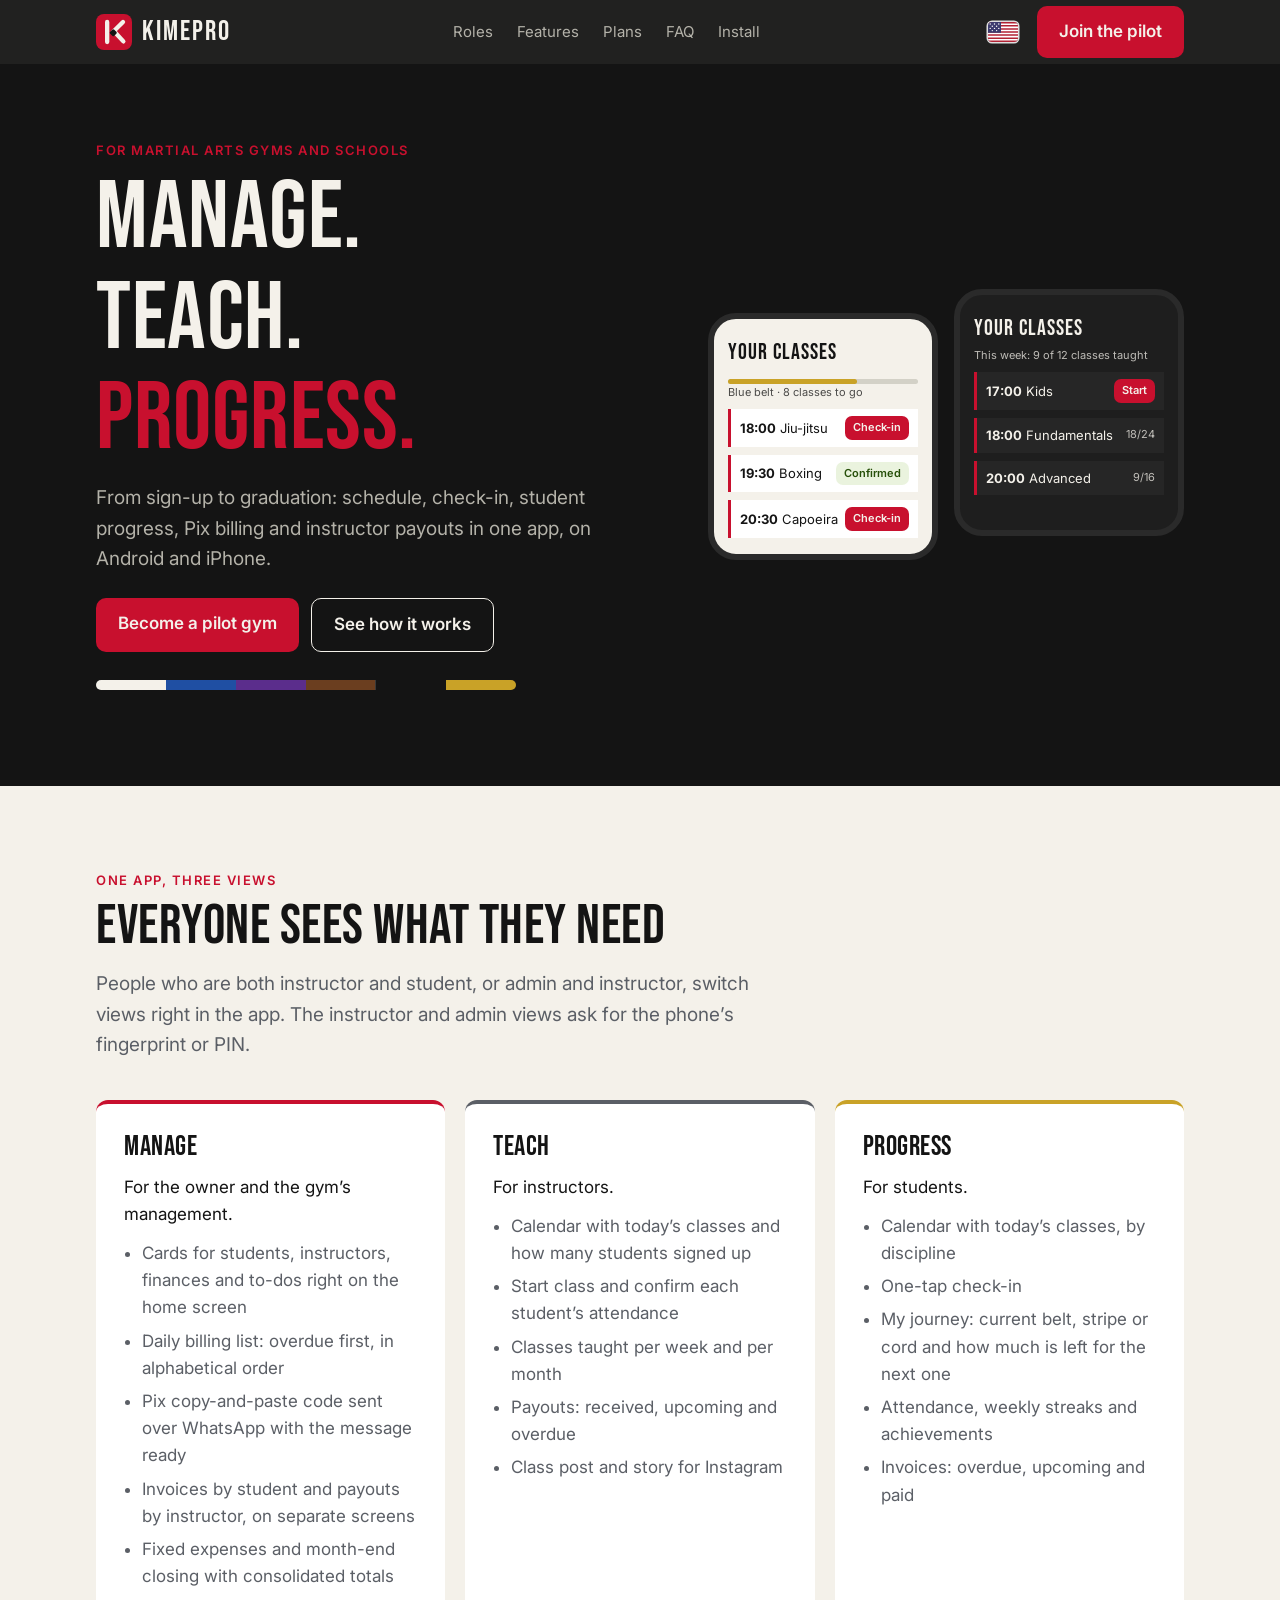
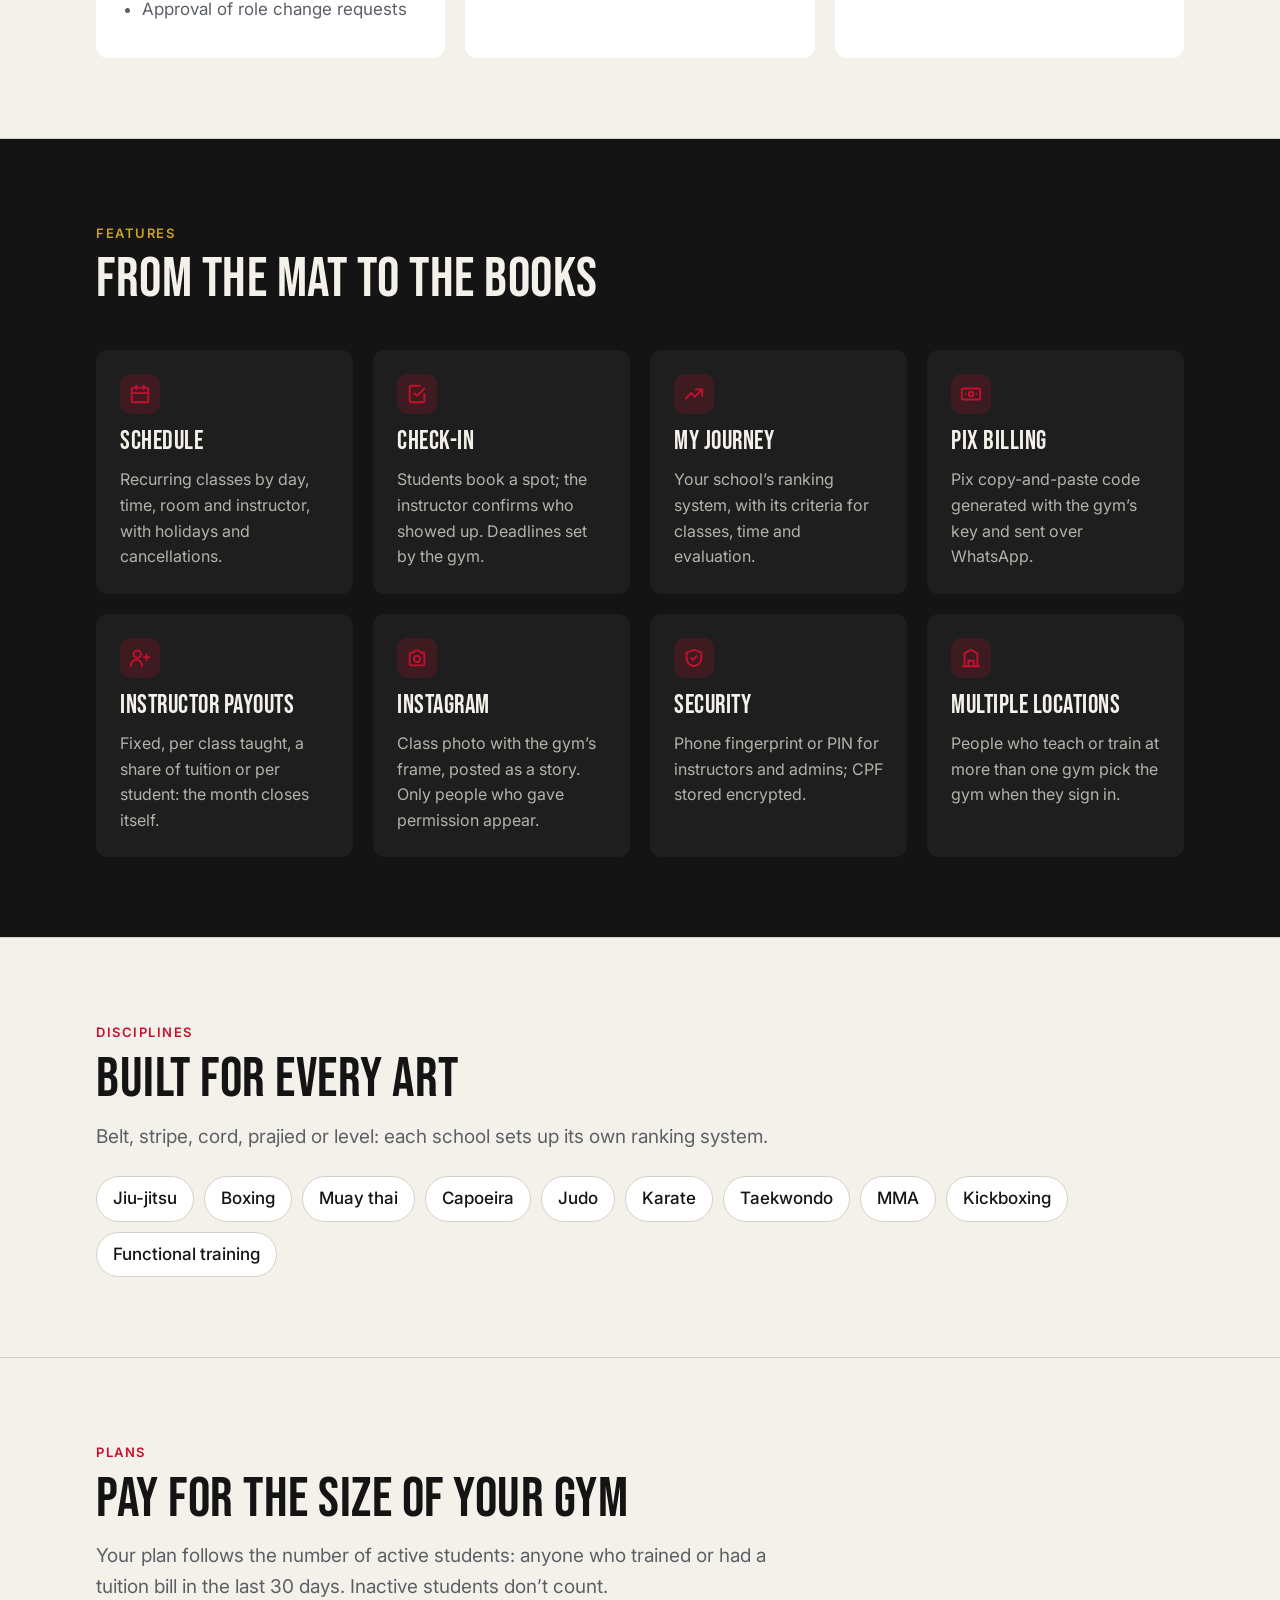
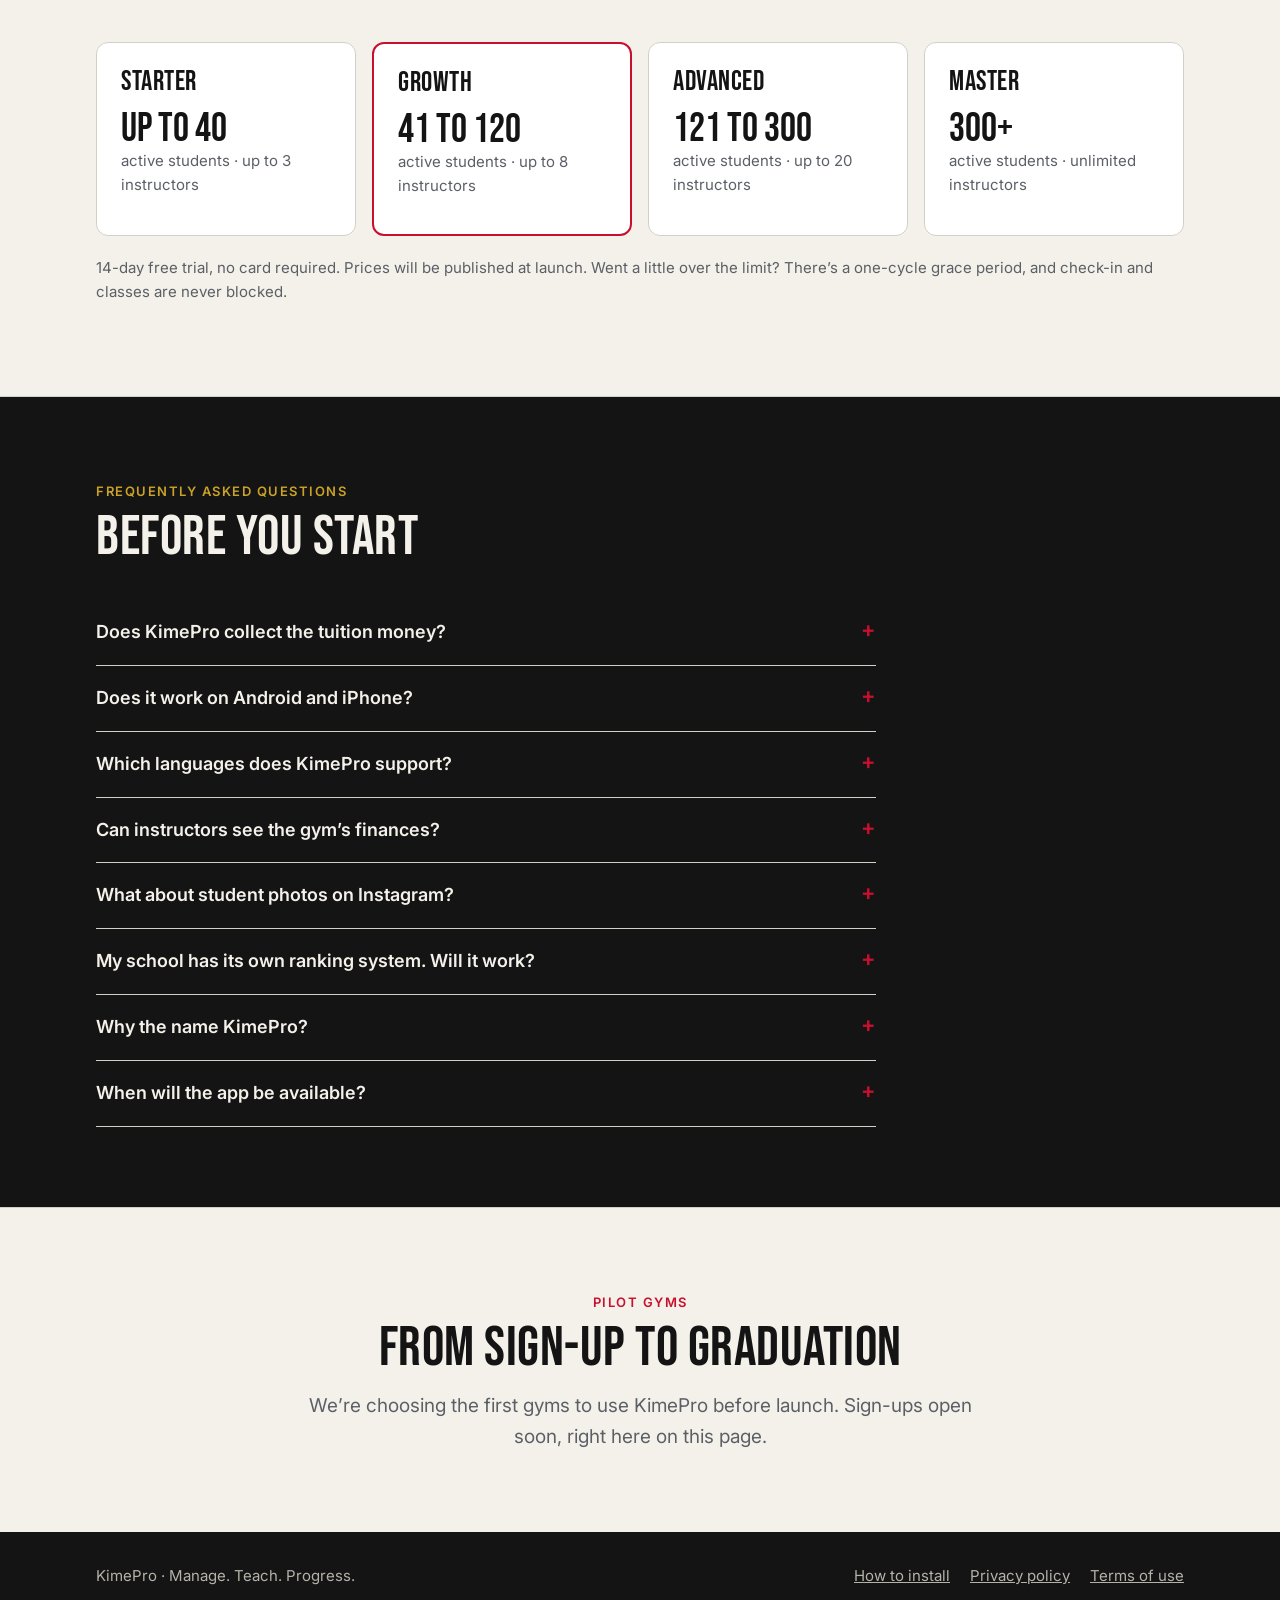
==== commit e28e1c05: "F9: Site como KimePro — marca, FAQ do nome, SEO e aviso de instalação - Gradua → KimePro em todas as" ====
--- a/index.html
+++ b/index.html
@@ -3,25 +3,43 @@
 <head>
   <meta charset="utf-8">
   <meta name="viewport" content="width=device-width, initial-scale=1">
-  <title data-i18n="inicio.titulo">Gradua — Administre. Ensine. Evolua.</title>
+  <title data-i18n="inicio.titulo">KimePro — Administre. Ensine. Evolua.</title>
   <meta name="description" data-i18n-attr="content:inicio.descricao" content="App para academias e escolas de lutas: agenda, check-in, evolução do aluno, cobrança por Pix e repasses aos professores. Da matrícula à graduação.">
   <meta name="theme-color" content="#141414">
-  <meta property="og:title" content="Gradua — Administre. Ensine. Evolua.">
+  <meta property="og:title" content="KimePro — Administre. Ensine. Evolua.">
   <meta property="og:description" content="Agenda, check-in, graduação, cobrança e repasses para academias e escolas de lutas.">
   <meta property="og:type" content="website">
+  <meta property="og:site_name" content="KimePro">
+  <meta property="og:url" content="https://luizflaviomatias.github.io/kimepro-site/">
+  <meta property="og:image" content="https://luizflaviomatias.github.io/kimepro-site/icone-512.png">
+  <link rel="canonical" href="https://luizflaviomatias.github.io/kimepro-site/">
+  <script type="application/ld+json">
+  {
+    "@context": "https://schema.org",
+    "@type": "SoftwareApplication",
+    "name": "KimePro",
+    "url": "https://luizflaviomatias.github.io/kimepro-site/",
+    "image": "https://luizflaviomatias.github.io/kimepro-site/icone-512.png",
+    "applicationCategory": "BusinessApplication",
+    "operatingSystem": "Android, iOS",
+    "inLanguage": ["pt-BR", "es-ES", "en-US"],
+    "description": "App para academias e escolas de lutas: agenda, check-in, evolução do aluno, cobrança por Pix e repasses aos professores. Da matrícula à graduação."
+  }
+  </script>
   <link rel="icon" href="logo.svg" type="image/svg+xml">
   <link rel="preconnect" href="https://fonts.googleapis.com">
   <link rel="preconnect" href="https://fonts.gstatic.com" crossorigin>
   <link href="https://fonts.googleapis.com/css2?family=Bebas+Neue&family=Inter:wght@400;500;600&display=swap" rel="stylesheet">
   <link rel="stylesheet" href="estilo.css">
   <script type="module" src="idioma.js"></script>
+  <script type="module" src="piloto.js"></script>
 </head>
 <body>
   <a class="pular" href="#conteudo" data-i18n="comum.pular">Pular para o conteúdo</a>
 
   <header class="topo">
     <div class="conteiner">
-      <a class="marca" href="#"><img src="logo.svg" alt="" width="36" height="36">GRADUA</a>
+      <a class="marca" href="#"><img src="logo.svg" alt="" width="36" height="36">KIMEPRO</a>
       <nav class="menu" aria-label="Seções" data-i18n-attr="aria-label:inicio.menu">
         <a href="#perfis" data-i18n="inicio.menu.perfis">Perfis</a>
         <a href="#recursos" data-i18n="inicio.menu.recursos">Recursos</a>
@@ -213,15 +231,15 @@
         <h2 data-i18n="inicio.perguntas.titulo">Antes de começar</h2>
         <div class="perguntas">
           <details>
-            <summary data-i18n="inicio.pergunta.dinheiro">O Gradua recebe o dinheiro das mensalidades?</summary>
-            <p data-i18n="inicio.pergunta.dinheiro.resposta">Não. O aluno paga direto na conta da academia, pelo Pix da própria academia. O Gradua gera o código e organiza quem pagou e quem está devendo.</p>
+            <summary data-i18n="inicio.pergunta.dinheiro">O KimePro recebe o dinheiro das mensalidades?</summary>
+            <p data-i18n="inicio.pergunta.dinheiro.resposta">Não. O aluno paga direto na conta da academia, pelo Pix da própria academia. O KimePro gera o código e organiza quem pagou e quem está devendo.</p>
           </details>
           <details>
             <summary data-i18n="inicio.pergunta.celulares">Funciona no Android e no iPhone?</summary>
-            <p data-i18n="inicio.pergunta.celulares.resposta">Sim, nos dois, sem passar pela Play Store nem pela App Store. No Android, você instala o app baixado deste site; no iPhone, adiciona o Gradua à tela de início pelo Safari. Veja o <a href="instalar.html">passo a passo de instalação</a>.</p>
-          </details>
-          <details>
-            <summary data-i18n="inicio.pergunta.idiomas">Em quais idiomas o Gradua funciona?</summary>
+            <p data-i18n="inicio.pergunta.celulares.resposta">Sim, nos dois, sem passar pela Play Store nem pela App Store. No Android, você instala o app baixado deste site; no iPhone, adiciona o KimePro à tela de início pelo Safari. Veja o <a href="instalar.html">passo a passo de instalação</a>.</p>
+          </details>
+          <details>
+            <summary data-i18n="inicio.pergunta.idiomas">Em quais idiomas o KimePro funciona?</summary>
             <p data-i18n="inicio.pergunta.idiomas.resposta">Português do Brasil, espanhol da Espanha e inglês dos Estados Unidos. Cada pessoa escolhe o seu pela bandeira no topo da tela.</p>
           </details>
           <details>
@@ -237,8 +255,12 @@
             <p data-i18n="inicio.pergunta.graduacao.resposta">Serve. A academia cadastra os níveis na ordem dela e define quantas aulas, quanto tempo e se precisa de avaliação do professor para avançar.</p>
           </details>
           <details>
+            <summary data-i18n="inicio.pergunta.nome">Por que o nome KimePro?</summary>
+            <p data-i18n="inicio.pergunta.nome.resposta"><em>Kime</em> (極め) é o termo das artes marciais japonesas para o ponto máximo de foco, decisão e energia no instante exato do golpe. No KimePro ele é a gestão precisa da academia, o acompanhamento exato da evolução de cada aluno e a decisão certeira de quem administra, da matrícula à graduação. O <em>Pro</em> diz que é uma ferramenta profissional e completa, do tatame ao financeiro. Antes, o app se chamava Gradua.</p>
+          </details>
+          <details>
             <summary data-i18n="inicio.pergunta.quando">Quando o app fica disponível?</summary>
-            <p data-i18n="inicio.pergunta.quando.resposta">O Gradua está em desenvolvimento. Antes da abertura geral, ele roda com algumas academias piloto.</p>
+            <p data-i18n="inicio.pergunta.quando.resposta">O KimePro está em desenvolvimento. Antes da abertura geral, ele roda com algumas academias piloto.</p>
           </details>
         </div>
       </div>
@@ -248,14 +270,42 @@
       <div class="conteiner">
         <span class="rotulo" data-i18n="inicio.chamada.rotulo">Academias piloto</span>
         <h2 data-i18n="inicio.chamada.titulo">Da matrícula à graduação</h2>
-        <p class="subtitulo" data-i18n="inicio.chamada.texto">Estamos escolhendo as primeiras academias para usar o Gradua antes do lançamento. As inscrições abrem em breve, por esta página.</p>
+        <p class="subtitulo" data-piloto-em-breve data-i18n="inicio.chamada.texto">Estamos escolhendo as primeiras academias para usar o KimePro antes do lançamento. As inscrições abrem em breve, por esta página.</p>
+        <p class="subtitulo" data-piloto-aberto hidden data-i18n="piloto.texto">Estamos escolhendo as primeiras academias para usar o KimePro antes do lançamento. Conte um pouco sobre a sua e entramos em contato.</p>
+
+        <form class="formulario" data-formulario-piloto data-piloto-aberto hidden>
+          <label><span data-i18n="piloto.academia">Nome da academia</span>
+            <input name="academia" required minlength="2" maxlength="120" autocomplete="organization"></label>
+          <label><span data-i18n="piloto.cidade">Cidade</span>
+            <input name="cidade" required minlength="2" maxlength="80" autocomplete="address-level2"></label>
+          <label><span data-i18n="piloto.modalidades">Modalidades</span>
+            <input name="modalidades" maxlength="200" placeholder="Jiu-jitsu, muay thai…" data-i18n-attr="placeholder:piloto.modalidades.exemplo"></label>
+          <label><span data-i18n="piloto.alunos">Quantos alunos, mais ou menos</span>
+            <input name="alunos" type="number" min="0" max="100000" inputmode="numeric"></label>
+          <label><span data-i18n="piloto.responsavel">Seu nome</span>
+            <input name="responsavel" required minlength="2" maxlength="120" autocomplete="name"></label>
+          <label><span data-i18n="piloto.contato">E-mail ou WhatsApp</span>
+            <input name="contato" required minlength="5" maxlength="120" autocomplete="email"></label>
+          <label class="formulario__robo" aria-hidden="true">Site <input name="site" tabindex="-1" autocomplete="off"></label>
+          <label class="formulario__aceite"><input type="checkbox" name="consentimento" value="sim" required>
+            <span data-i18n="piloto.consentimento">Concordo que o KimePro use estes dados só para falar comigo sobre o piloto, como explica a <a href="privacidade.html">política de privacidade</a>.</span></label>
+          <button class="botao" type="submit" data-i18n="piloto.enviar">Quero ser academia piloto</button>
+          <div aria-live="polite">
+            <p class="formulario__situacao" data-situacao="enviando" hidden data-i18n="piloto.enviando">Enviando…</p>
+            <p class="formulario__situacao formulario__situacao--ok" data-situacao="enviada" hidden data-i18n="piloto.enviada">Inscrição recebida. Obrigado! Entramos em contato em breve.</p>
+            <p class="formulario__situacao" data-situacao="contato-invalido" hidden data-i18n="piloto.erro.contato">Confira o contato: escreva um e-mail ou um WhatsApp com DDD.</p>
+            <p class="formulario__situacao" data-situacao="consentimento-necessario" hidden data-i18n="piloto.erro.consentimento">Para enviar, marque que concorda com o uso dos dados.</p>
+            <p class="formulario__situacao" data-situacao="muitas-inscricoes" hidden data-i18n="piloto.erro.muitas">Muitas inscrições agora. Tente de novo daqui a alguns minutos.</p>
+            <p class="formulario__situacao" data-situacao="geral" hidden data-i18n="piloto.erro.geral">Não deu para enviar. Confira os campos e tente de novo.</p>
+          </div>
+        </form>
       </div>
     </section>
   </main>
 
   <footer class="rodape">
     <div class="conteiner">
-      <span data-i18n="comum.assinatura">Gradua · Administre. Ensine. Evolua.</span>
+      <span data-i18n="comum.assinatura">KimePro · Administre. Ensine. Evolua.</span>
       <nav aria-label="Documentos" data-i18n-attr="aria-label:comum.documentos">
         <a href="instalar.html" data-i18n="comum.comoInstalar">Como instalar</a>
         <a href="privacidade.html" data-i18n="comum.privacidade">Política de privacidade</a>
--- a/estilo.css
+++ b/estilo.css
@@ -162,6 +162,18 @@
 .passos li { counter-increment: passo; position: relative; padding: 0 0 18px 52px; margin: 0; }
 .passos li::before { content: counter(passo); position: absolute; left: 0; top: -2px; width: 34px; height: 34px; border-radius: 50%; background: var(--hinomaru); color: var(--kimono); font-family: var(--titulo); font-size: 22px; display: grid; place-items: center; }
 .passos li strong { display: block; }
+[hidden] { display: none !important; }
+.formulario { display: grid; gap: 14px; max-width: 560px; margin: 28px auto 0; text-align: left; }
+.formulario label { display: grid; gap: 6px; font-weight: 600; font-size: 15px; }
+.formulario input:not([type="checkbox"]) { font: inherit; font-weight: 400; padding: 12px 14px; border: 1px solid var(--borda-clara); border-radius: 10px; background: var(--cartao); color: var(--texto); }
+.formulario input:focus-visible { outline: 3px solid var(--dourado); outline-offset: 1px; }
+.formulario__aceite { grid-template-columns: auto 1fr; align-items: start; font-weight: 400 !important; }
+.formulario__aceite input { width: 20px; height: 20px; margin-top: 2px; }
+.formulario__robo { position: absolute; left: -10000px; width: 1px; height: 1px; overflow: hidden; }
+.formulario .botao { justify-self: start; cursor: pointer; font: inherit; font-weight: 600; }
+.formulario .botao:disabled { background: var(--aco); cursor: progress; }
+.formulario__situacao { margin: 0; padding: 12px 14px; border-left: 4px solid var(--hinomaru); background: var(--cartao); }
+.formulario__situacao--ok { border-left-color: var(--verde); }
 .aviso {background: rgba(201, 162, 39, 0.16); border-left: 4px solid var(--dourado); padding: 14px 16px; margin: 20px 0 28px; }
 
 @media (max-width: 900px) {
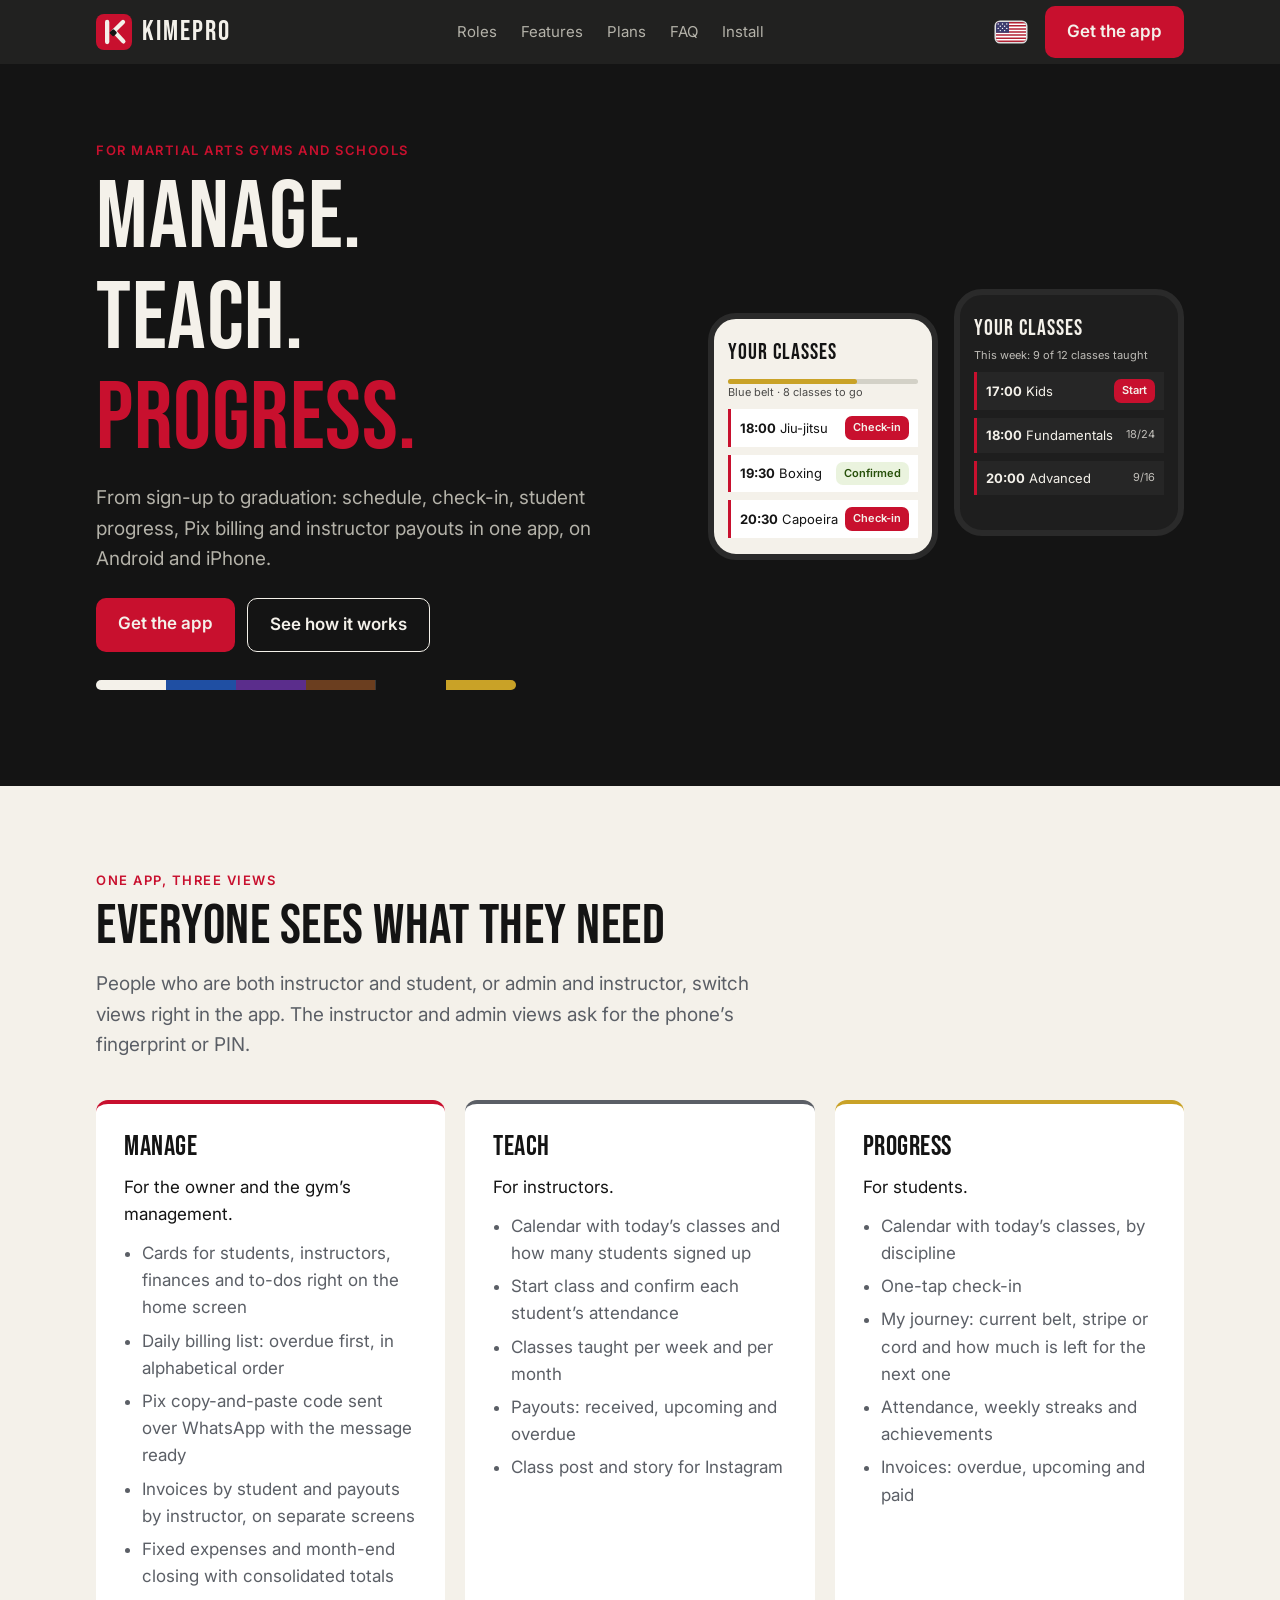
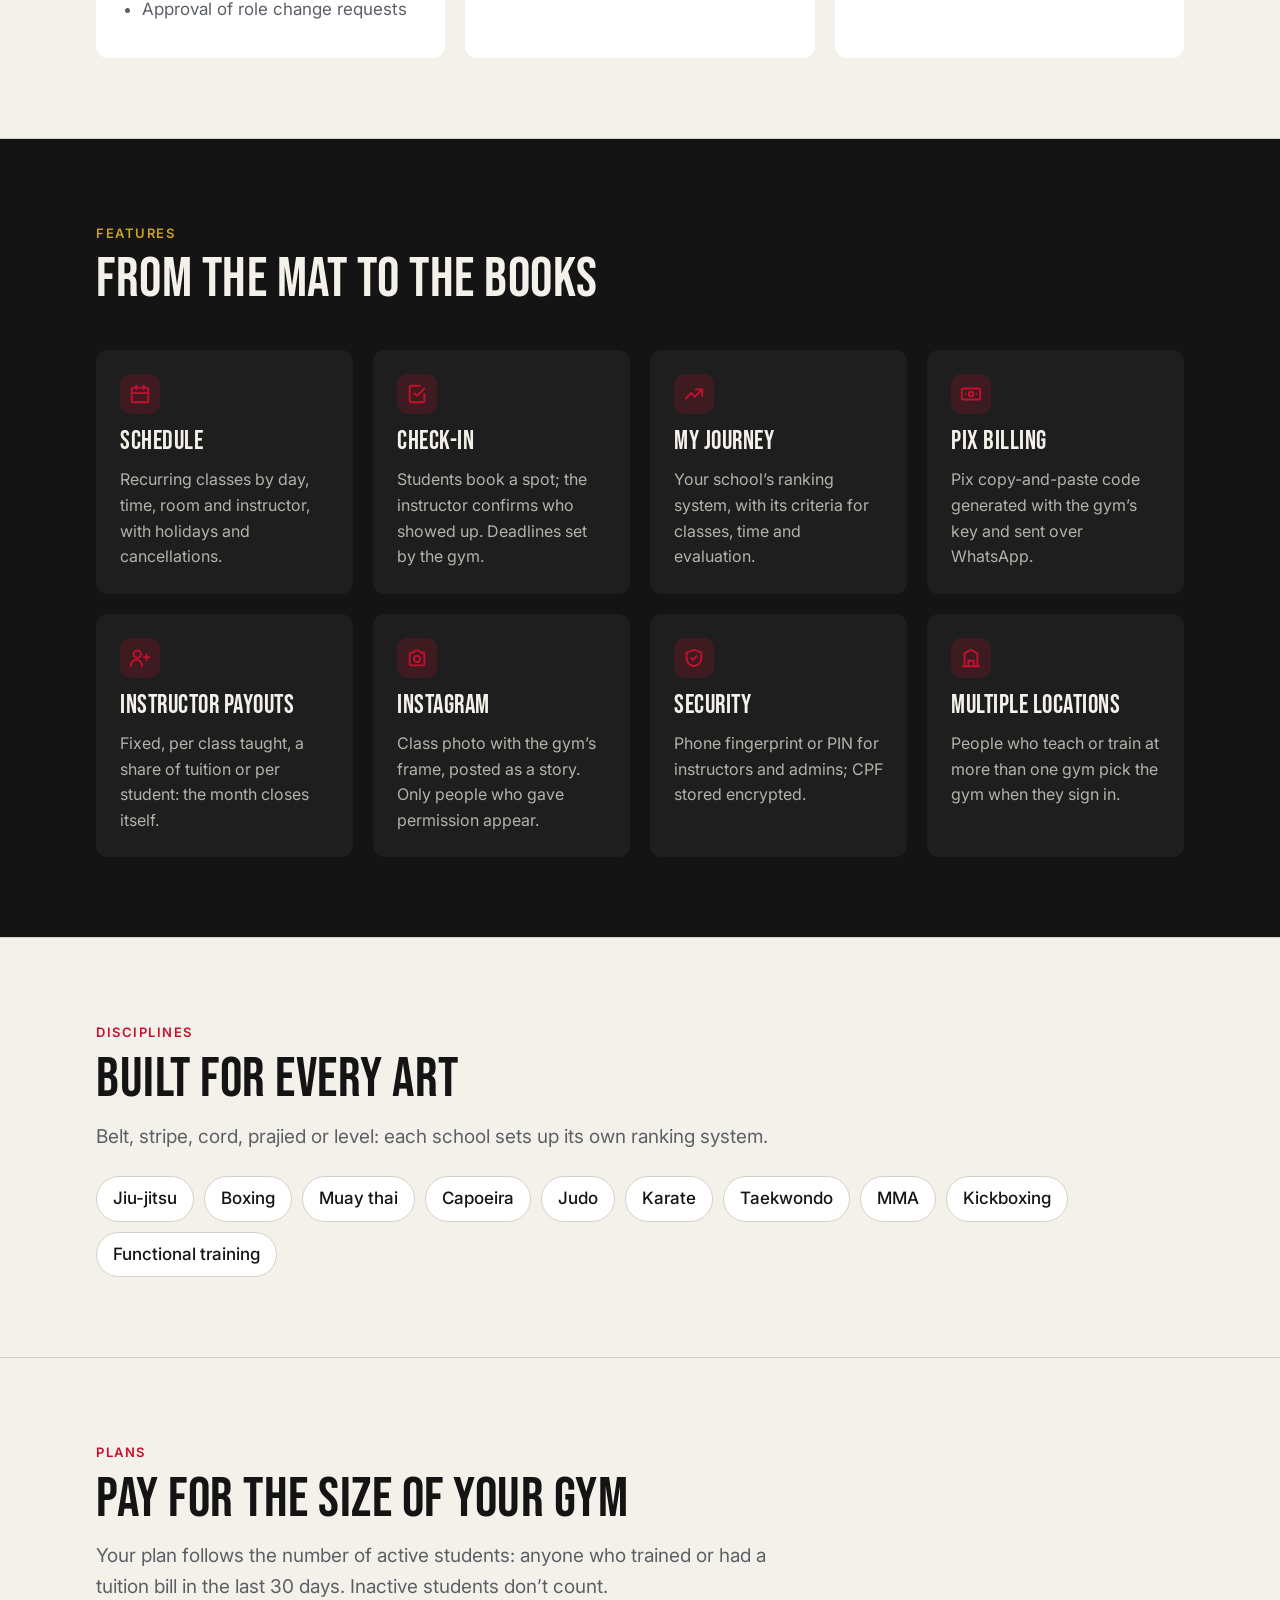
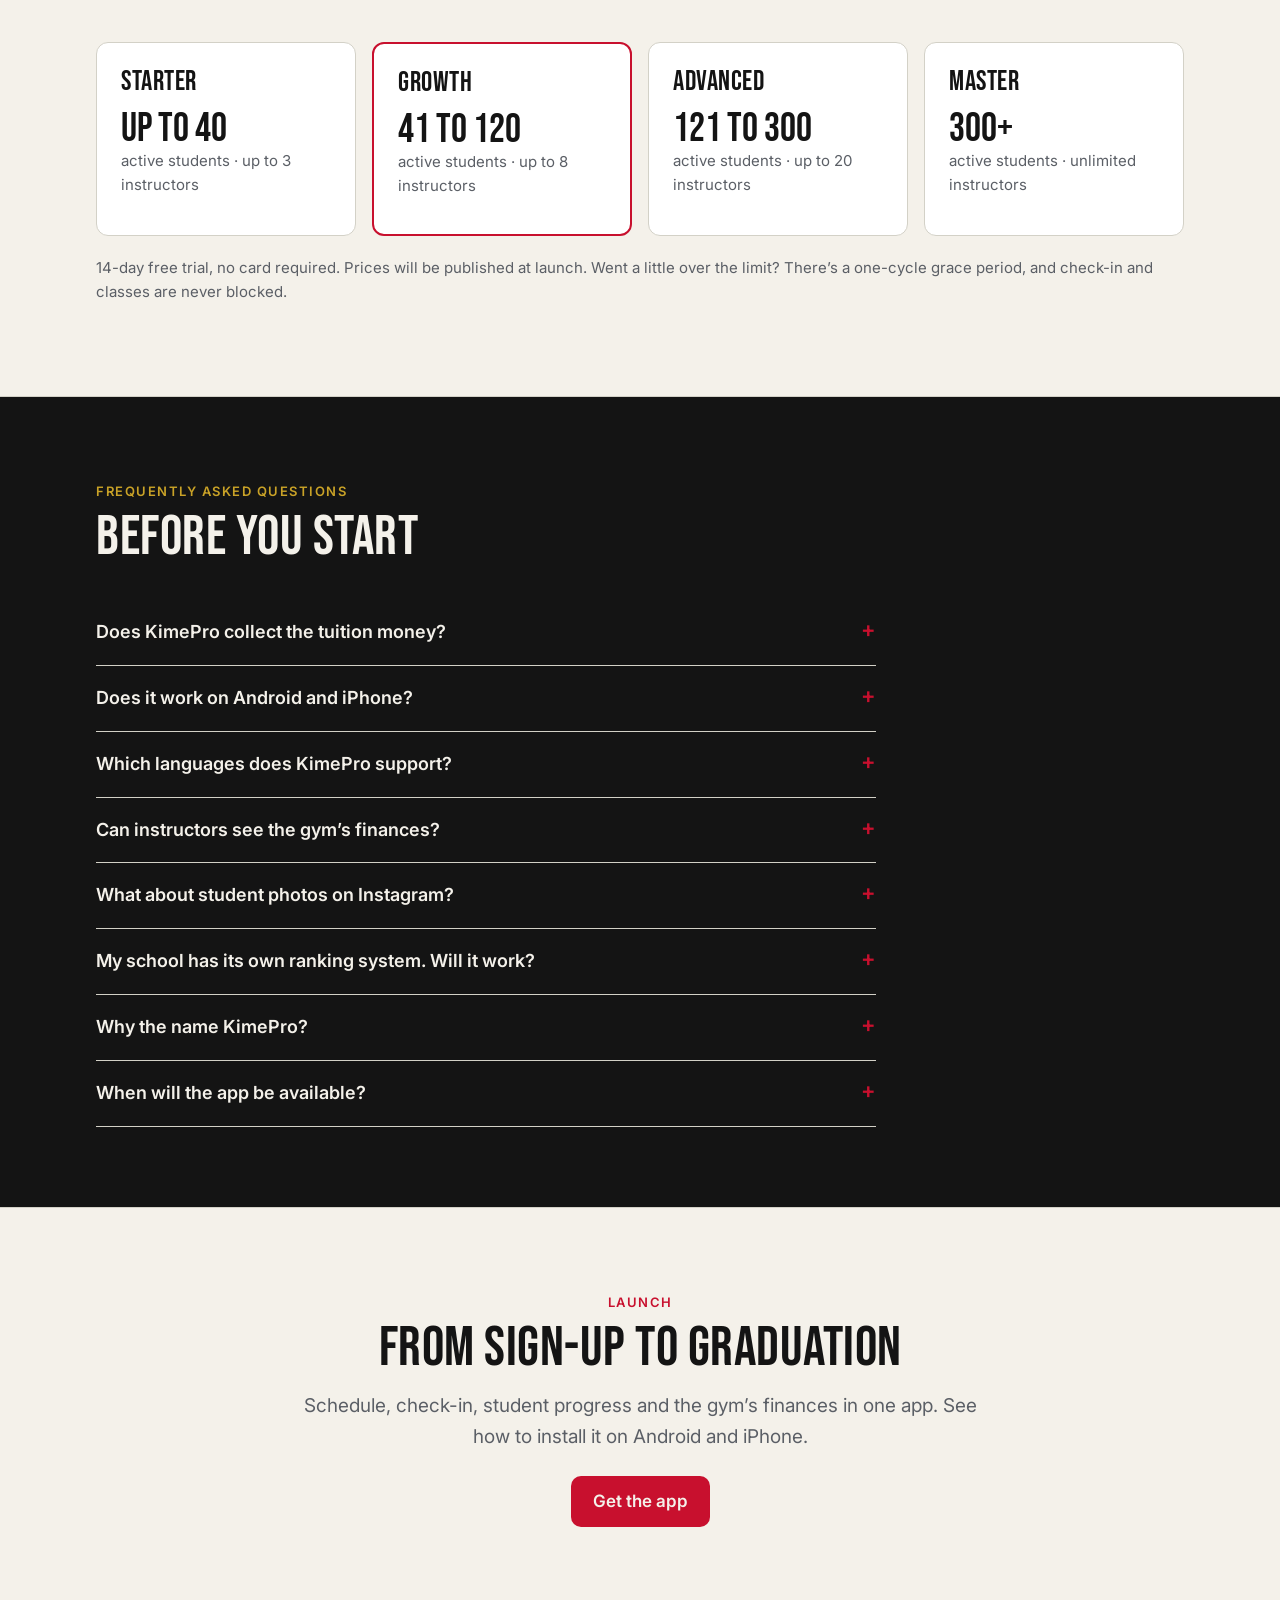
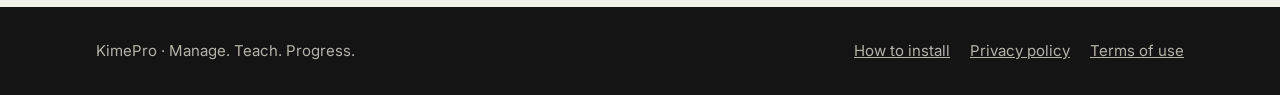
==== commit 5c976392: "Fim das academias piloto: sai o formulário de inscrição - Saem piloto.js, config.js, o formulário da" ====
--- a/index.html
+++ b/index.html
@@ -32,7 +32,6 @@
   <link href="https://fonts.googleapis.com/css2?family=Bebas+Neue&family=Inter:wght@400;500;600&display=swap" rel="stylesheet">
   <link rel="stylesheet" href="estilo.css">
   <script type="module" src="idioma.js"></script>
-  <script type="module" src="piloto.js"></script>
 </head>
 <body>
   <a class="pular" href="#conteudo" data-i18n="comum.pular">Pular para o conteúdo</a>
@@ -49,7 +48,7 @@
       </nav>
       <div class="topo__acoes">
         <div class="seletor-de-idioma" data-seletor-de-idioma></div>
-        <a class="botao" href="#piloto" data-i18n="inicio.piloto.curto">Quero ser piloto</a>
+        <a class="botao" href="instalar.html" data-i18n="inicio.instalar">Instalar o app</a>
       </div>
     </div>
   </header>
@@ -62,7 +61,7 @@
           <h1 data-i18n="inicio.heroi.titulo">Administre.<br>Ensine.<br><span>Evolua.</span></h1>
           <p class="subtitulo" data-i18n="inicio.heroi.subtitulo">Da matrícula à graduação: agenda, check-in, evolução do aluno, cobrança por Pix e repasses aos professores num só app, no Android e no iPhone.</p>
           <div class="acoes">
-            <a class="botao" href="#piloto" data-i18n="inicio.piloto.longo">Quero ser academia piloto</a>
+            <a class="botao" href="instalar.html" data-i18n="inicio.instalar">Instalar o app</a>
             <a class="botao botao-secundario" href="#perfis" data-i18n="inicio.heroi.comoFunciona">Ver como funciona</a>
           </div>
           <div class="barra-graduacao" aria-hidden="true">
@@ -260,45 +259,18 @@
           </details>
           <details>
             <summary data-i18n="inicio.pergunta.quando">Quando o app fica disponível?</summary>
-            <p data-i18n="inicio.pergunta.quando.resposta">O KimePro está em desenvolvimento. Antes da abertura geral, ele roda com algumas academias piloto.</p>
-          </details>
-        </div>
-      </div>
-    </section>
-
-    <section class="secao chamada" id="piloto">
-      <div class="conteiner">
-        <span class="rotulo" data-i18n="inicio.chamada.rotulo">Academias piloto</span>
+            <p data-i18n="inicio.pergunta.quando.resposta">O KimePro está em desenvolvimento. Quando for lançado, o app para Android e o endereço para iPhone ficam na página Como instalar.</p>
+          </details>
+        </div>
+      </div>
+    </section>
+
+    <section class="secao chamada" id="comecar">
+      <div class="conteiner">
+        <span class="rotulo" data-i18n="inicio.chamada.rotulo">Lançamento</span>
         <h2 data-i18n="inicio.chamada.titulo">Da matrícula à graduação</h2>
-        <p class="subtitulo" data-piloto-em-breve data-i18n="inicio.chamada.texto">Estamos escolhendo as primeiras academias para usar o KimePro antes do lançamento. As inscrições abrem em breve, por esta página.</p>
-        <p class="subtitulo" data-piloto-aberto hidden data-i18n="piloto.texto">Estamos escolhendo as primeiras academias para usar o KimePro antes do lançamento. Conte um pouco sobre a sua e entramos em contato.</p>
-
-        <form class="formulario" data-formulario-piloto data-piloto-aberto hidden>
-          <label><span data-i18n="piloto.academia">Nome da academia</span>
-            <input name="academia" required minlength="2" maxlength="120" autocomplete="organization"></label>
-          <label><span data-i18n="piloto.cidade">Cidade</span>
-            <input name="cidade" required minlength="2" maxlength="80" autocomplete="address-level2"></label>
-          <label><span data-i18n="piloto.modalidades">Modalidades</span>
-            <input name="modalidades" maxlength="200" placeholder="Jiu-jitsu, muay thai…" data-i18n-attr="placeholder:piloto.modalidades.exemplo"></label>
-          <label><span data-i18n="piloto.alunos">Quantos alunos, mais ou menos</span>
-            <input name="alunos" type="number" min="0" max="100000" inputmode="numeric"></label>
-          <label><span data-i18n="piloto.responsavel">Seu nome</span>
-            <input name="responsavel" required minlength="2" maxlength="120" autocomplete="name"></label>
-          <label><span data-i18n="piloto.contato">E-mail ou WhatsApp</span>
-            <input name="contato" required minlength="5" maxlength="120" autocomplete="email"></label>
-          <label class="formulario__robo" aria-hidden="true">Site <input name="site" tabindex="-1" autocomplete="off"></label>
-          <label class="formulario__aceite"><input type="checkbox" name="consentimento" value="sim" required>
-            <span data-i18n="piloto.consentimento">Concordo que o KimePro use estes dados só para falar comigo sobre o piloto, como explica a <a href="privacidade.html">política de privacidade</a>.</span></label>
-          <button class="botao" type="submit" data-i18n="piloto.enviar">Quero ser academia piloto</button>
-          <div aria-live="polite">
-            <p class="formulario__situacao" data-situacao="enviando" hidden data-i18n="piloto.enviando">Enviando…</p>
-            <p class="formulario__situacao formulario__situacao--ok" data-situacao="enviada" hidden data-i18n="piloto.enviada">Inscrição recebida. Obrigado! Entramos em contato em breve.</p>
-            <p class="formulario__situacao" data-situacao="contato-invalido" hidden data-i18n="piloto.erro.contato">Confira o contato: escreva um e-mail ou um WhatsApp com DDD.</p>
-            <p class="formulario__situacao" data-situacao="consentimento-necessario" hidden data-i18n="piloto.erro.consentimento">Para enviar, marque que concorda com o uso dos dados.</p>
-            <p class="formulario__situacao" data-situacao="muitas-inscricoes" hidden data-i18n="piloto.erro.muitas">Muitas inscrições agora. Tente de novo daqui a alguns minutos.</p>
-            <p class="formulario__situacao" data-situacao="geral" hidden data-i18n="piloto.erro.geral">Não deu para enviar. Confira os campos e tente de novo.</p>
-          </div>
-        </form>
+        <p class="subtitulo" data-i18n="inicio.chamada.texto">Agenda, check-in, evolução do aluno e financeiro da academia num só app. Veja como instalar no Android e no iPhone.</p>
+        <a class="botao" href="instalar.html" data-i18n="inicio.instalar">Instalar o app</a>
       </div>
     </section>
   </main>
--- a/estilo.css
+++ b/estilo.css
@@ -140,6 +140,7 @@
 
 .chamada { text-align: center; }
 .chamada .subtitulo { margin: 0 auto; }
+.chamada .botao { margin-top: 24px; }
 
 .rodape { background: var(--carvao); color: var(--texto-claro-2); padding: 32px 0; font-size: 15px; }
 .rodape .conteiner { display: flex; justify-content: space-between; gap: 16px; flex-wrap: wrap; align-items: center; }
@@ -163,17 +164,6 @@
 .passos li::before { content: counter(passo); position: absolute; left: 0; top: -2px; width: 34px; height: 34px; border-radius: 50%; background: var(--hinomaru); color: var(--kimono); font-family: var(--titulo); font-size: 22px; display: grid; place-items: center; }
 .passos li strong { display: block; }
 [hidden] { display: none !important; }
-.formulario { display: grid; gap: 14px; max-width: 560px; margin: 28px auto 0; text-align: left; }
-.formulario label { display: grid; gap: 6px; font-weight: 600; font-size: 15px; }
-.formulario input:not([type="checkbox"]) { font: inherit; font-weight: 400; padding: 12px 14px; border: 1px solid var(--borda-clara); border-radius: 10px; background: var(--cartao); color: var(--texto); }
-.formulario input:focus-visible { outline: 3px solid var(--dourado); outline-offset: 1px; }
-.formulario__aceite { grid-template-columns: auto 1fr; align-items: start; font-weight: 400 !important; }
-.formulario__aceite input { width: 20px; height: 20px; margin-top: 2px; }
-.formulario__robo { position: absolute; left: -10000px; width: 1px; height: 1px; overflow: hidden; }
-.formulario .botao { justify-self: start; cursor: pointer; font: inherit; font-weight: 600; }
-.formulario .botao:disabled { background: var(--aco); cursor: progress; }
-.formulario__situacao { margin: 0; padding: 12px 14px; border-left: 4px solid var(--hinomaru); background: var(--cartao); }
-.formulario__situacao--ok { border-left-color: var(--verde); }
 .aviso {background: rgba(201, 162, 39, 0.16); border-left: 4px solid var(--dourado); padding: 14px 16px; margin: 20px 0 28px; }
 
 @media (max-width: 900px) {
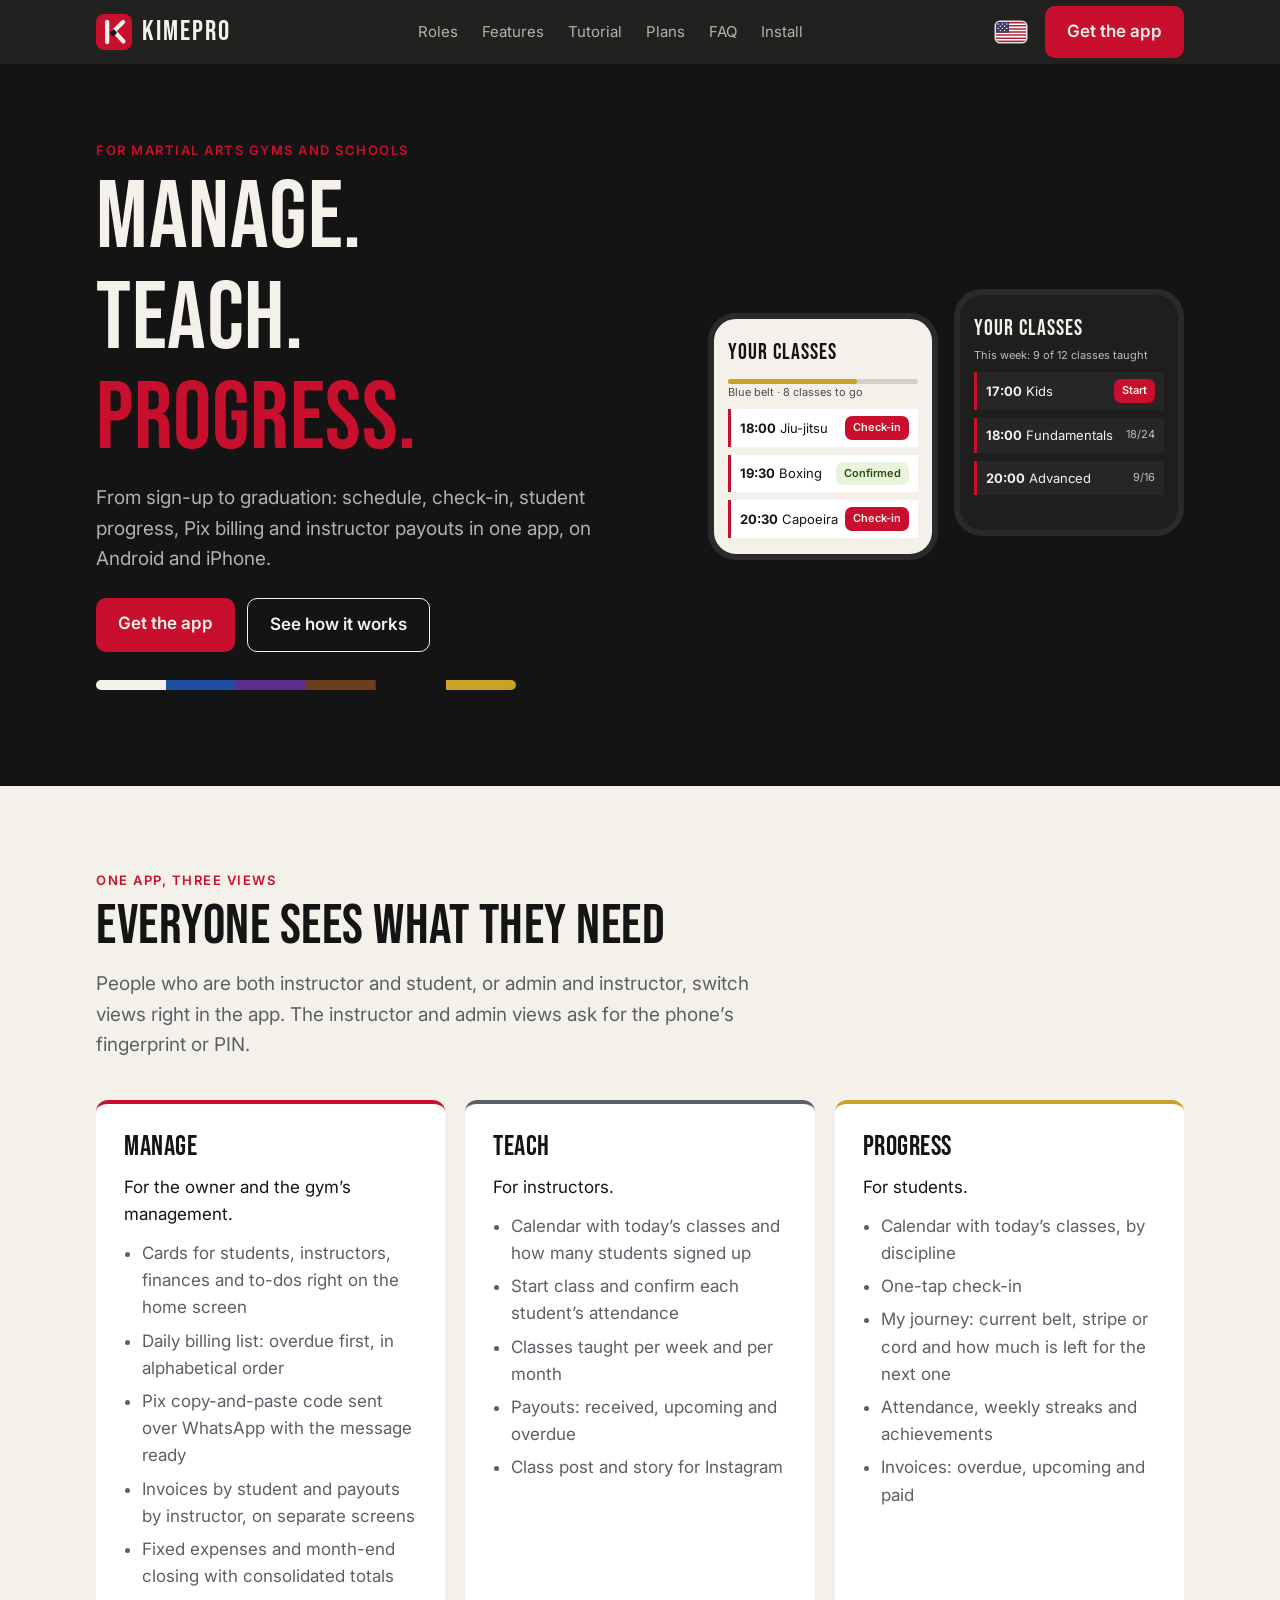
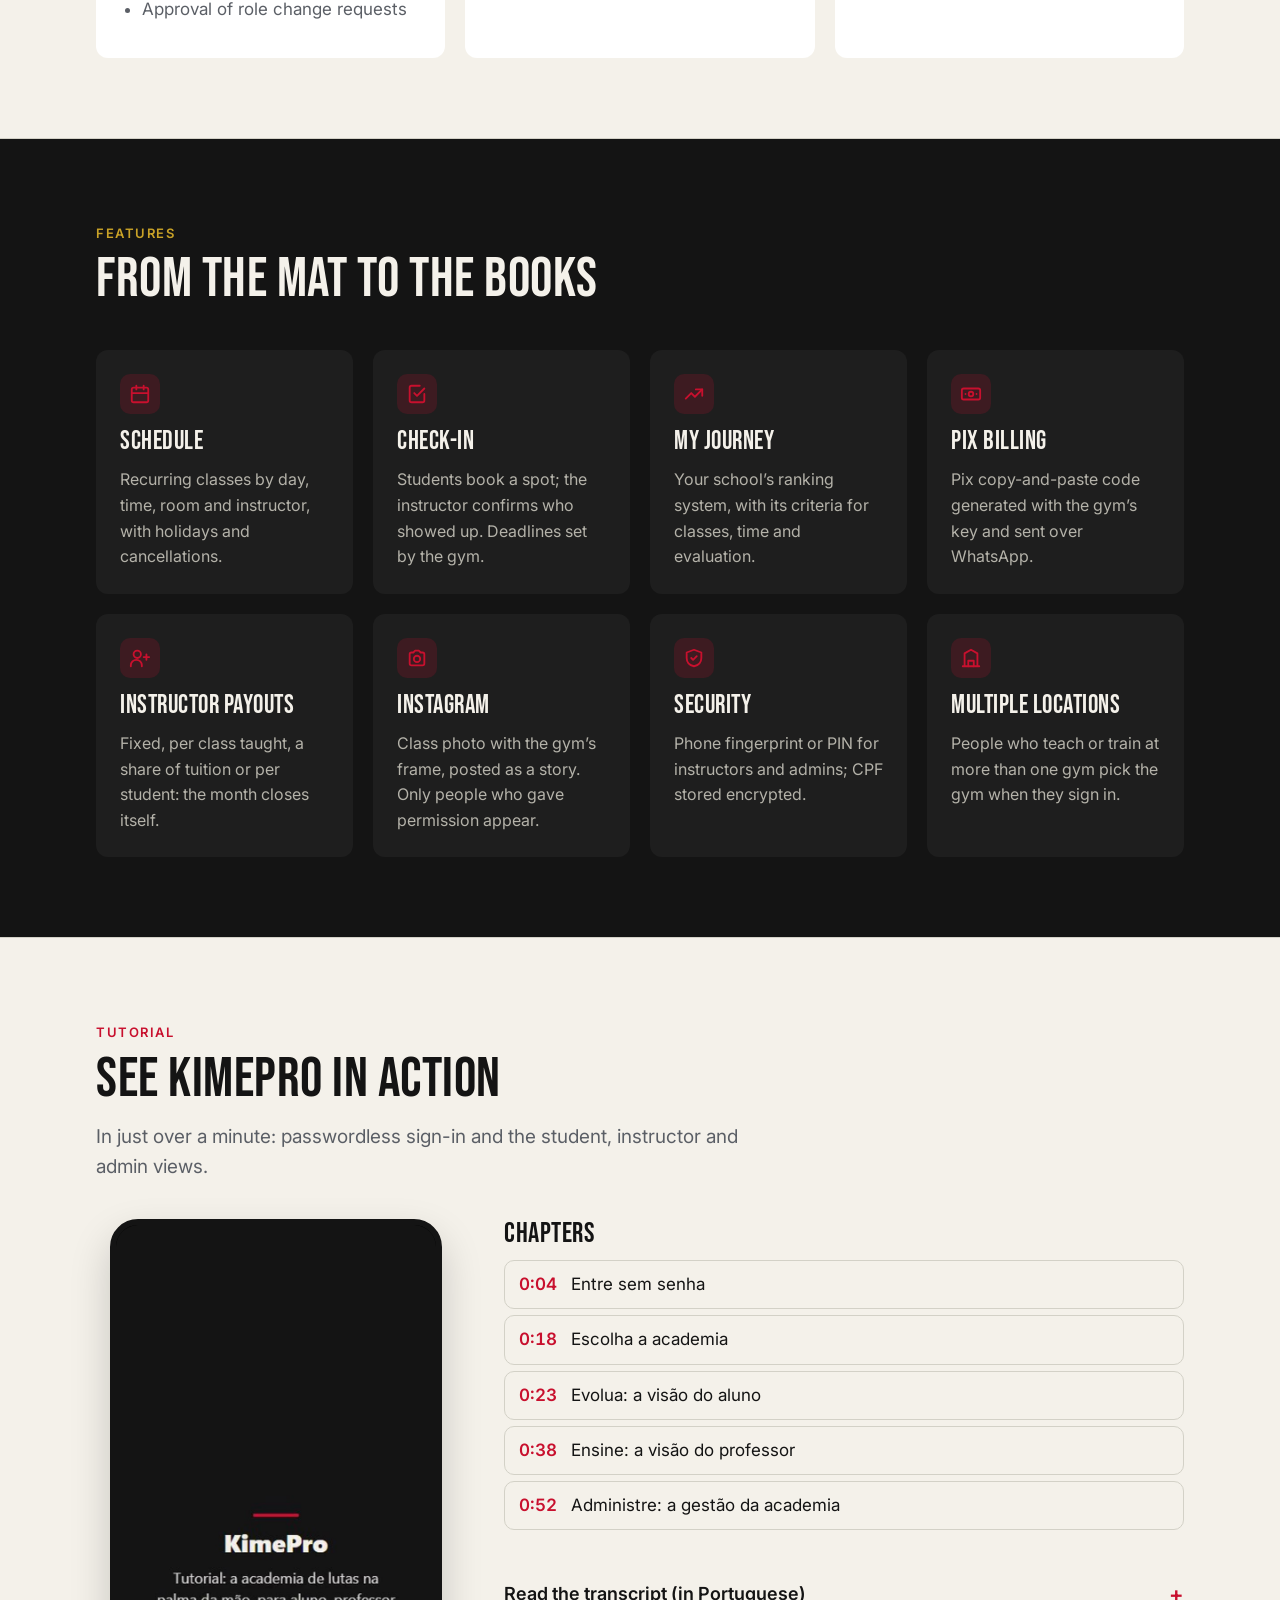
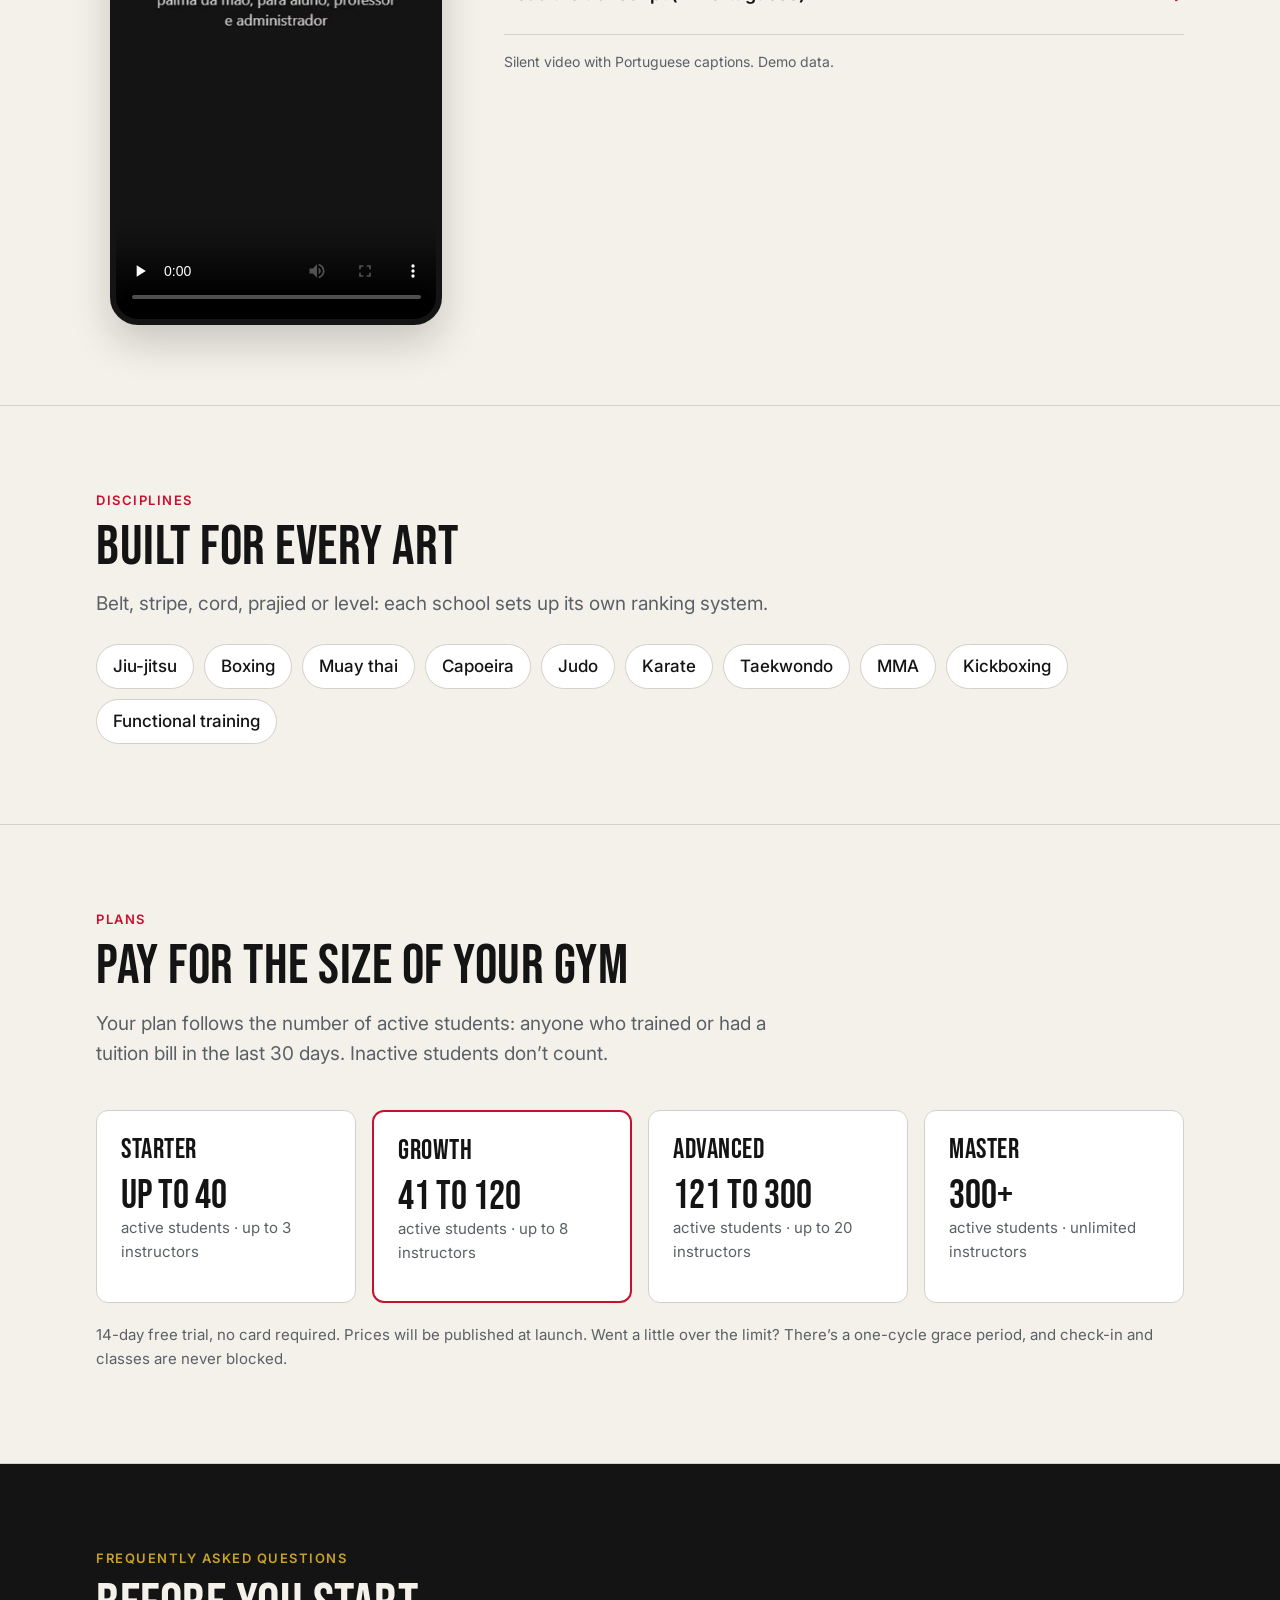
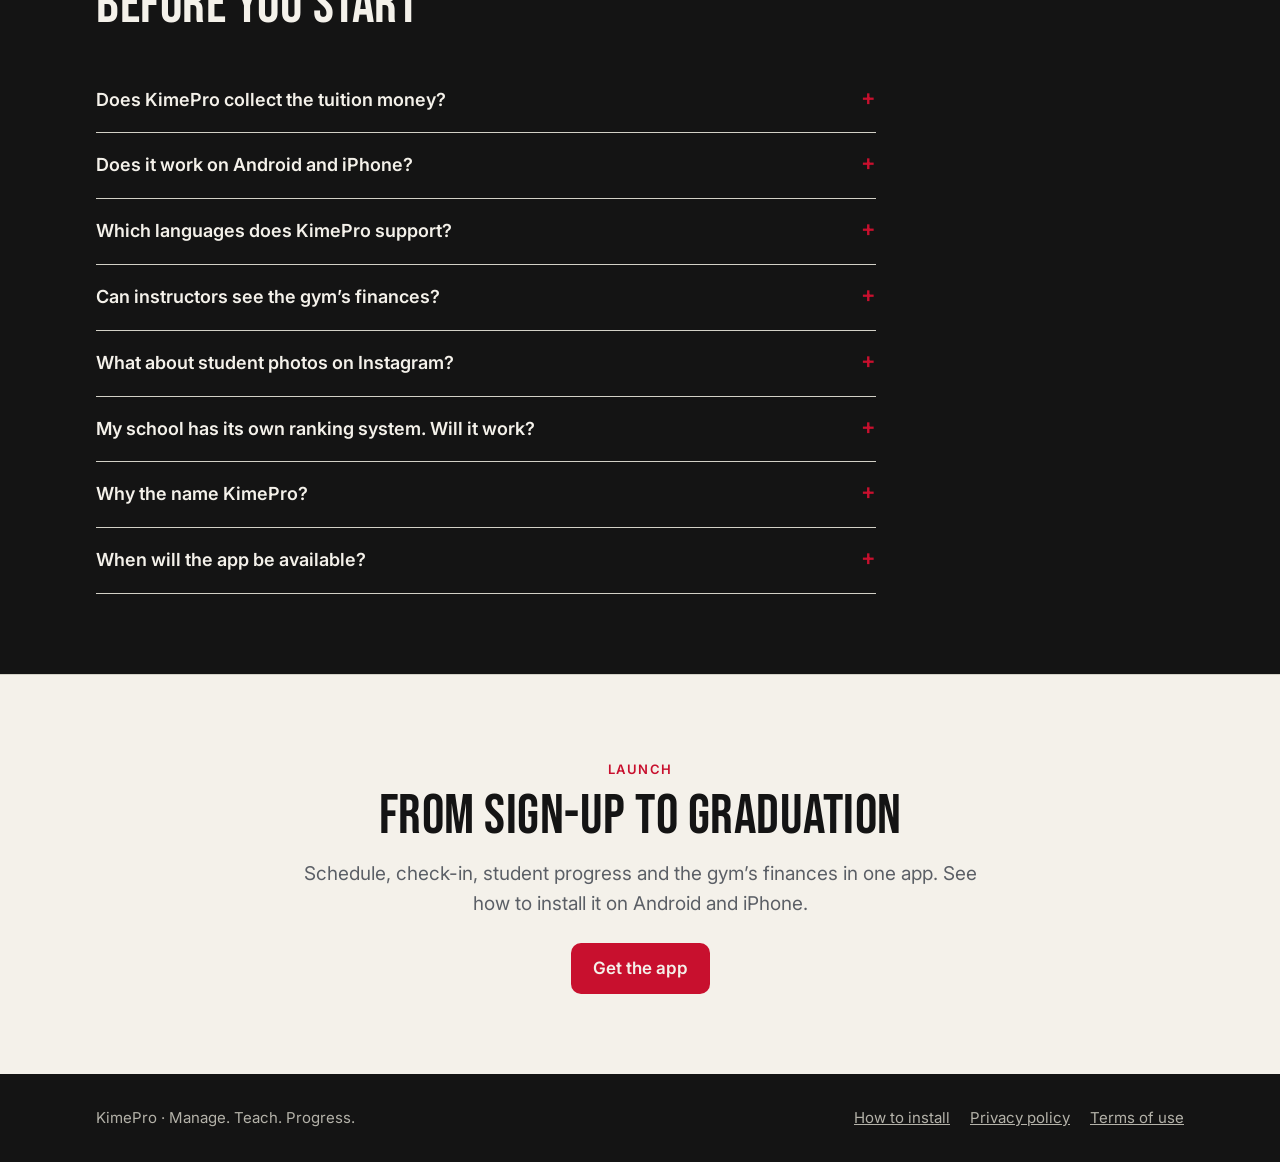
==== commit b9cffcd0: "Seção Tutorial com vídeo do app Vídeo de 1min18 gravado do app web em modo demonstração (entrada sem" ====
--- a/index.html
+++ b/index.html
@@ -31,7 +31,9 @@
   <link rel="preconnect" href="https://fonts.gstatic.com" crossorigin>
   <link href="https://fonts.googleapis.com/css2?family=Bebas+Neue&family=Inter:wght@400;500;600&display=swap" rel="stylesheet">
   <link rel="stylesheet" href="estilo.css">
+  <link rel="stylesheet" href="tutoriais/tutorial.css">
   <script type="module" src="idioma.js"></script>
+  <script type="module" src="tutoriais/tutorial.js"></script>
 </head>
 <body>
   <a class="pular" href="#conteudo" data-i18n="comum.pular">Pular para o conteúdo</a>
@@ -42,6 +44,7 @@
       <nav class="menu" aria-label="Seções" data-i18n-attr="aria-label:inicio.menu">
         <a href="#perfis" data-i18n="inicio.menu.perfis">Perfis</a>
         <a href="#recursos" data-i18n="inicio.menu.recursos">Recursos</a>
+        <a href="#tutorial" data-i18n="inicio.menu.tutorial">Tutorial</a>
         <a href="#planos" data-i18n="inicio.menu.planos">Planos</a>
         <a href="#perguntas" data-i18n="inicio.menu.perguntas">Perguntas</a>
         <a href="instalar.html" data-i18n="inicio.menu.instalar">Instalar</a>
@@ -182,6 +185,52 @@
       </div>
     </section>
 
+    <section class="secao" id="tutorial" aria-labelledby="titulo-tutorial" data-tutorial>
+      <div class="conteiner">
+        <span class="rotulo" data-i18n="inicio.tutorial.rotulo">Tutorial</span>
+        <h2 id="titulo-tutorial" data-i18n="inicio.tutorial.titulo">Veja o KimePro funcionando</h2>
+        <p class="subtitulo" data-i18n="inicio.tutorial.subtitulo">Em pouco mais de um minuto: a entrada sem senha e as visões de aluno, professor e administrador.</p>
+        <div class="tutorial">
+          <figure class="tutorial__video">
+            <video controls preload="none" playsinline width="720" height="1558" poster="tutoriais/kimepro-tutorial-poster.jpg"
+              aria-labelledby="titulo-tutorial" aria-describedby="nota-tutorial">
+              <source src="tutoriais/kimepro-tutorial.webm" type='video/webm; codecs="vp9"'>
+              <source src="tutoriais/kimepro-tutorial.mp4" type="video/mp4">
+              <track kind="captions" src="tutoriais/kimepro-tutorial.vtt" srclang="pt-BR" label="Português (Brasil)" default>
+              <track kind="chapters" src="tutoriais/kimepro-tutorial-capitulos.vtt" srclang="pt-BR" label="Capítulos">
+              <a href="tutoriais/kimepro-tutorial.mp4" data-i18n="inicio.tutorial.baixar">Baixar o vídeo (MP4)</a>
+            </video>
+          </figure>
+          <div>
+            <h3 data-i18n="inicio.tutorial.capitulos">Capítulos</h3>
+            <ol class="tutorial__capitulos" lang="pt-BR">
+              <li><button type="button" data-tempo="4.6"><span class="tutorial__tempo">0:04</span> Entre sem senha</button></li>
+              <li><button type="button" data-tempo="18.0"><span class="tutorial__tempo">0:18</span> Escolha a academia</button></li>
+              <li><button type="button" data-tempo="23.5"><span class="tutorial__tempo">0:23</span> Evolua: a visão do aluno</button></li>
+              <li><button type="button" data-tempo="38.2"><span class="tutorial__tempo">0:38</span> Ensine: a visão do professor</button></li>
+              <li><button type="button" data-tempo="52.5"><span class="tutorial__tempo">0:52</span> Administre: a gestão da academia</button></li>
+            </ol>
+            <details class="tutorial__transcricao">
+              <summary data-i18n="inicio.tutorial.transcricao">Ler a transcrição</summary>
+              <div lang="pt-BR">
+                <h4>Entre sem senha</h4>
+                <p>Para entrar, digite seu e-mail e peça o código. Não tem senha para lembrar. O código chega no seu e-mail. Digite e toque em Entrar. No primeiro acesso, leia e aceite os Termos de Uso e a Política de Privacidade.</p>
+                <h4>Escolha a academia</h4>
+                <p>Treina em mais de uma academia? Escolha qual abrir. Cada uma mostra o seu papel nela.</p>
+                <h4>Evolua: a visão do aluno</h4>
+                <p>Na aba Evolua, o aluno acompanha a jornada: faixa atual e quanto falta para a próxima. Logo abaixo, as aulas da semana em cada modalidade. Em Minhas faturas: o que vence, o Pix copia e cola e a cópia para o ContaCerta.</p>
+                <h4>Ensine: a visão do professor</h4>
+                <p>Professor? Na aba Ensine, o app pede a trava do celular antes de abrir. Ali ficam as aulas para dar, quem está pronto para graduar e o registro da graduação. E os repasses: o extrato do mês, com o fixo e o valor por aula dada.</p>
+                <h4>Administre: a gestão da academia</h4>
+                <p>Na aba Administre fica a gestão: alunos ativos, professores e a cobrança do dia. Fatura vencida? Cobre pelo WhatsApp com um toque. Agenda das turmas, graduação, faturas, despesas, repasses e o fechamento do mês. E posts para o Instagram com a marca da academia, respeitando a autorização de imagem de cada aluno.</p>
+              </div>
+            </details>
+            <p class="tutorial__nota" id="nota-tutorial" data-i18n="inicio.tutorial.nota">Vídeo sem som, com legendas em português. Dados de demonstração.</p>
+          </div>
+        </div>
+      </div>
+    </section>
+
     <section class="secao">
       <div class="conteiner">
         <span class="rotulo" data-i18n="inicio.modalidades.rotulo">Modalidades</span>
--- a/tutoriais/tutorial.css
+++ b/tutoriais/tutorial.css
@@ -0,0 +1,39 @@
+/* Seção Tutorial: vídeo em tela de celular, capítulos e transcrição. As cores vêm do estilo.css do site. */
+.tutorial {
+  --tutorial-destaque: var(--hinomaru);
+  --tutorial-borda: var(--borda-clara);
+  --tutorial-moldura: var(--carvao);
+  --tutorial-texto-2: var(--texto-2);
+  display: grid;
+  grid-template-columns: minmax(0, 360px) minmax(0, 1fr);
+  gap: 48px;
+  align-items: start;
+  margin-top: 36px;
+}
+.tutorial__video { margin: 0; justify-self: center; width: 100%; max-width: min(360px, calc(80vh * 720 / 1558)); }
+.tutorial__video video {
+  display: block; width: 100%; height: auto; border-radius: 28px; background: #000;
+  border: 6px solid var(--tutorial-moldura); box-shadow: 0 18px 40px rgba(0, 0, 0, .18);
+}
+.tutorial__video video:focus-visible { outline: 3px solid var(--tutorial-destaque); outline-offset: 3px; }
+.tutorial h3 { font-size: 28px; margin-bottom: 12px; }
+.tutorial__capitulos { list-style: none; padding: 0; margin: 0 0 24px; display: grid; gap: 6px; }
+.tutorial__capitulos button {
+  display: flex; align-items: center; gap: 14px; width: 100%; min-height: 44px; padding: 10px 14px;
+  border: 1px solid var(--tutorial-borda); border-radius: 10px; background: transparent; color: inherit;
+  font: inherit; text-align: left; cursor: pointer;
+}
+.tutorial__capitulos button:hover, .tutorial__capitulos button[aria-current="true"] { border-color: var(--tutorial-destaque); }
+.tutorial__capitulos button[aria-current="true"] { font-weight: 600; }
+.tutorial__capitulos button:focus-visible { outline: 3px solid var(--tutorial-destaque); outline-offset: 2px; }
+.tutorial__tempo { min-width: 3.2ch; font-variant-numeric: tabular-nums; font-weight: 600; color: var(--tutorial-destaque); }
+.tutorial__transcricao summary { display: flex; align-items: center; min-height: 44px; font-weight: 600; cursor: pointer; }
+.tutorial__transcricao summary:focus-visible { outline: 3px solid var(--tutorial-destaque); outline-offset: 2px; }
+.tutorial__transcricao h4 { margin: 16px 0 4px; font-size: 16px; }
+.tutorial__transcricao p { margin: 0; color: var(--tutorial-texto-2); }
+.tutorial__nota { margin-top: 16px; font-size: 14px; color: var(--tutorial-texto-2); }
+@media (max-width: 760px) {
+  .tutorial { grid-template-columns: 1fr; gap: 32px; }
+  .tutorial__video { max-width: min(320px, calc(75vh * 720 / 1558)); }
+}
+@media (prefers-reduced-motion: reduce) { .tutorial__video video { box-shadow: none; } }
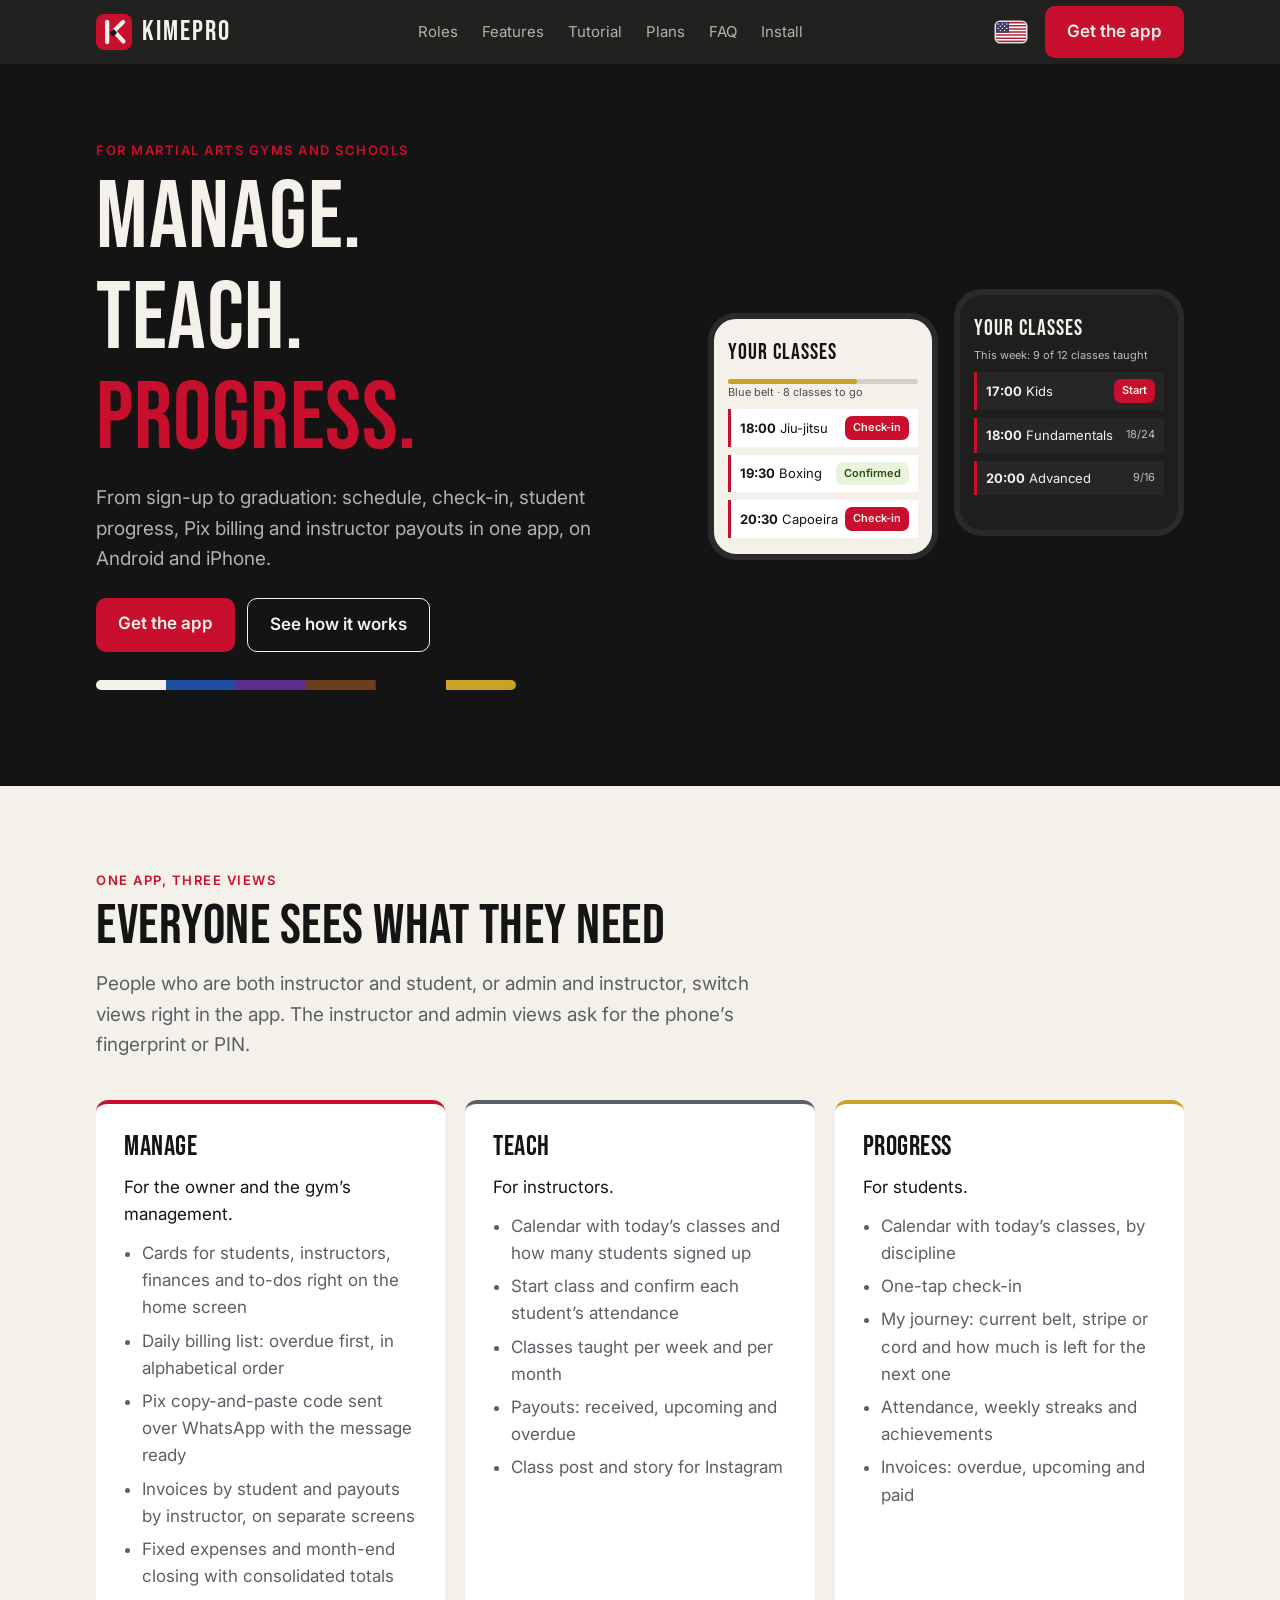
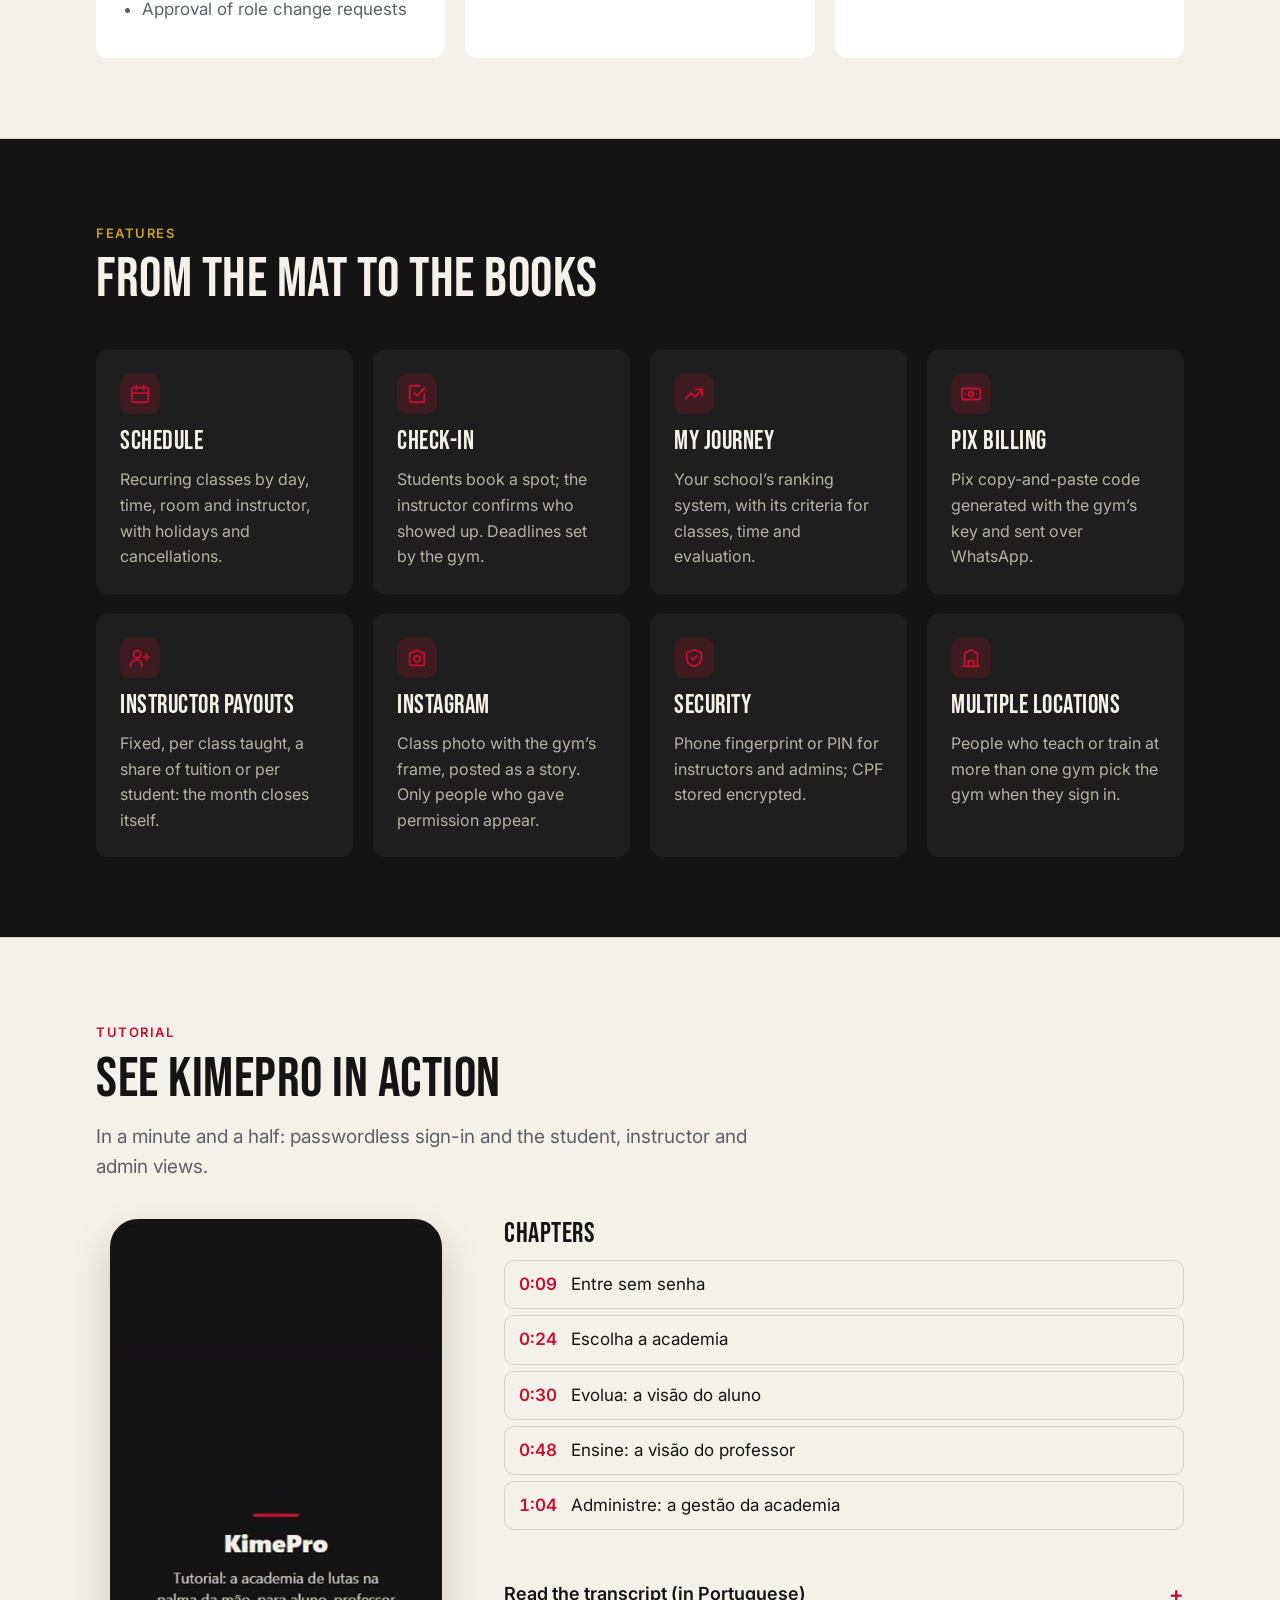
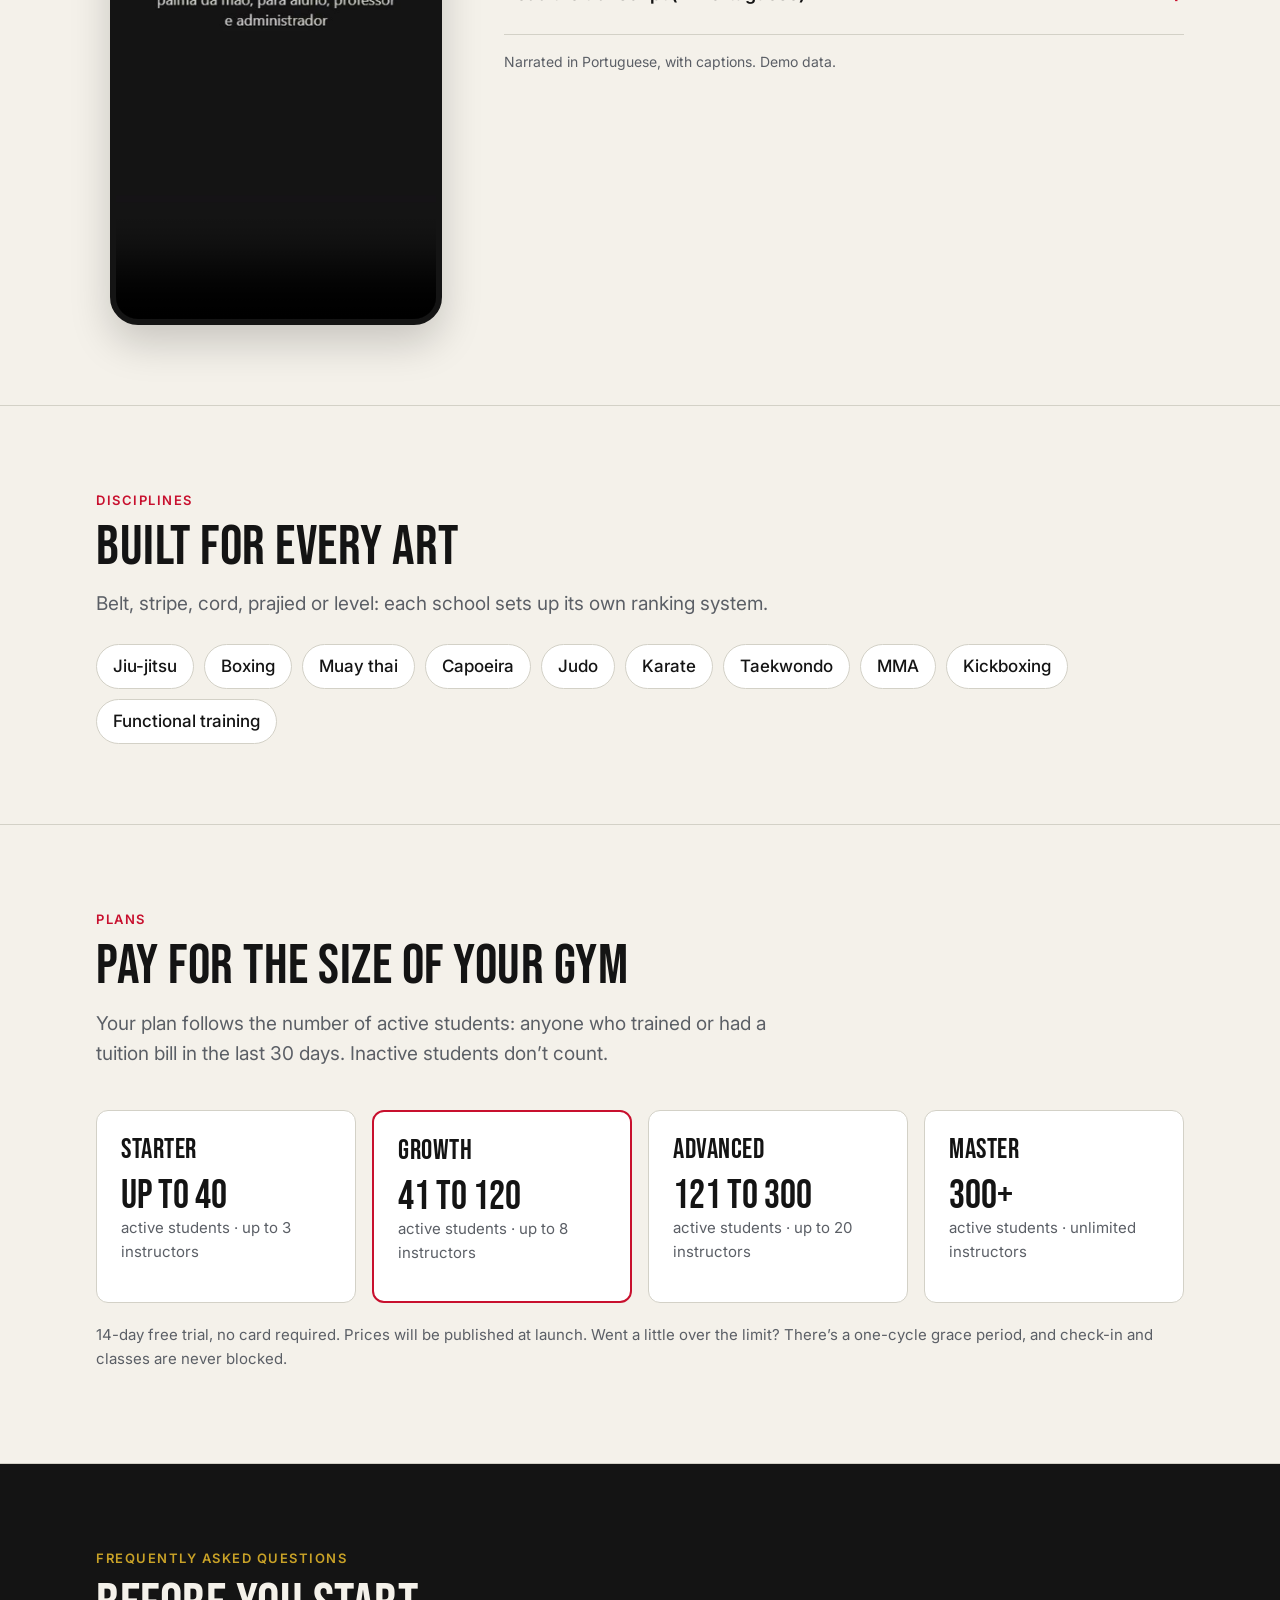
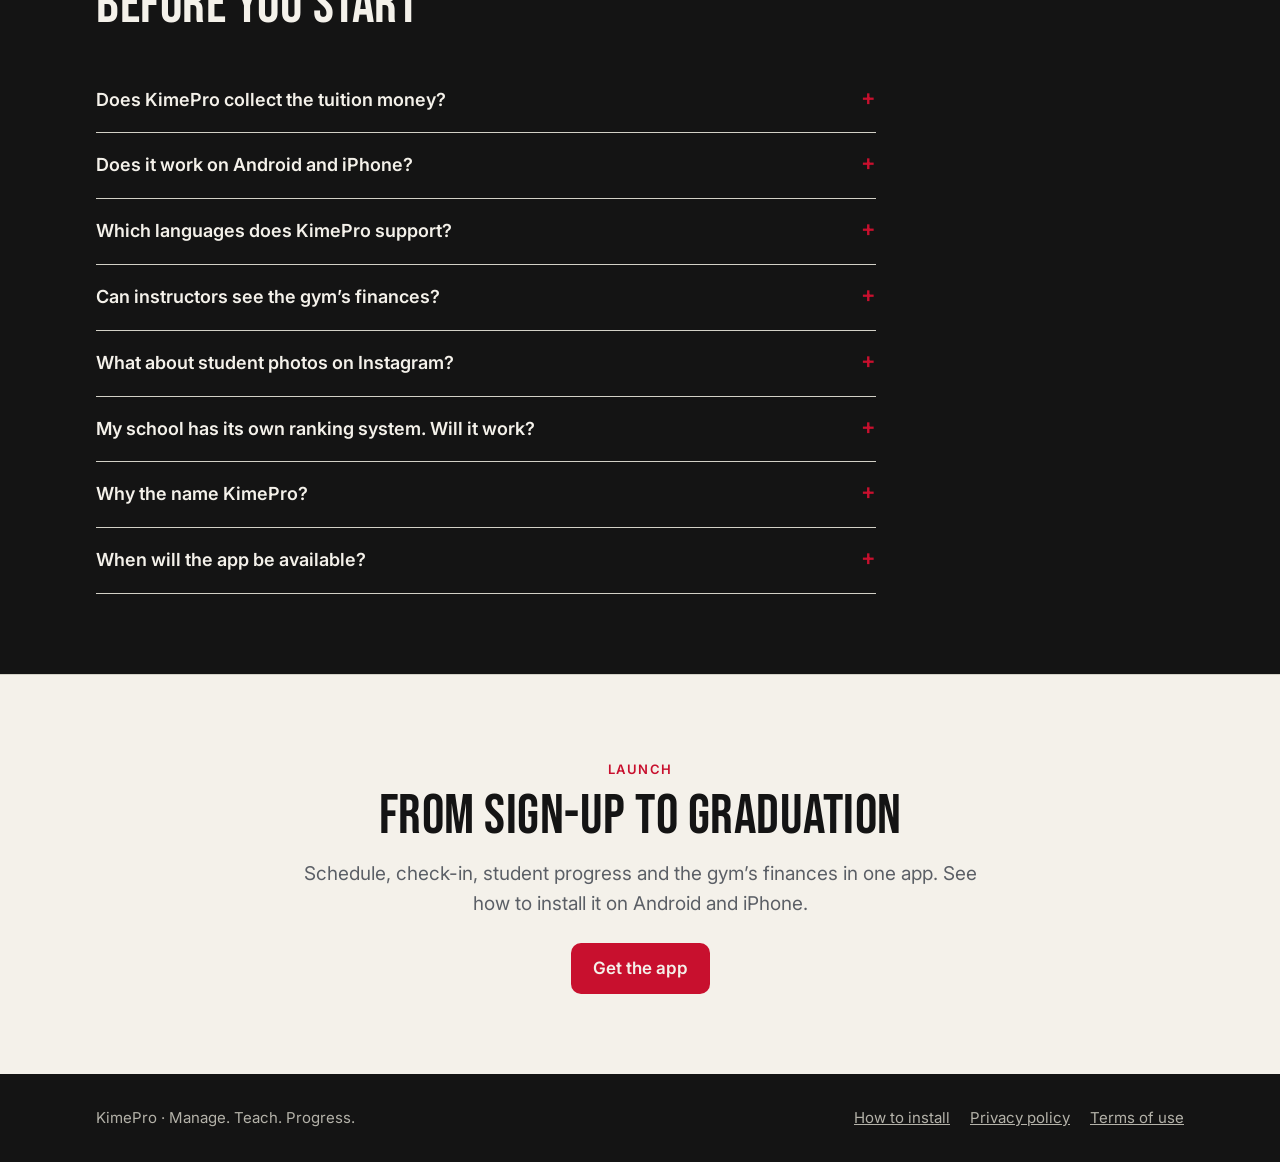
==== commit 9258dee1: "Tutorial regravado com narração (voz Francisca neural) Co-Authored-By: Claude Opus 5.5 <noreply@anth" ====
--- a/index.html
+++ b/index.html
@@ -189,7 +189,7 @@
       <div class="conteiner">
         <span class="rotulo" data-i18n="inicio.tutorial.rotulo">Tutorial</span>
         <h2 id="titulo-tutorial" data-i18n="inicio.tutorial.titulo">Veja o KimePro funcionando</h2>
-        <p class="subtitulo" data-i18n="inicio.tutorial.subtitulo">Em pouco mais de um minuto: a entrada sem senha e as visões de aluno, professor e administrador.</p>
+        <p class="subtitulo" data-i18n="inicio.tutorial.subtitulo">Em um minuto e meio: a entrada sem senha e as visões de aluno, professor e administrador.</p>
         <div class="tutorial">
           <figure class="tutorial__video">
             <video controls preload="none" playsinline width="720" height="1558" poster="tutoriais/kimepro-tutorial-poster.jpg"
@@ -204,11 +204,11 @@
           <div>
             <h3 data-i18n="inicio.tutorial.capitulos">Capítulos</h3>
             <ol class="tutorial__capitulos" lang="pt-BR">
-              <li><button type="button" data-tempo="4.6"><span class="tutorial__tempo">0:04</span> Entre sem senha</button></li>
-              <li><button type="button" data-tempo="18.0"><span class="tutorial__tempo">0:18</span> Escolha a academia</button></li>
-              <li><button type="button" data-tempo="23.5"><span class="tutorial__tempo">0:23</span> Evolua: a visão do aluno</button></li>
-              <li><button type="button" data-tempo="38.2"><span class="tutorial__tempo">0:38</span> Ensine: a visão do professor</button></li>
-              <li><button type="button" data-tempo="52.5"><span class="tutorial__tempo">0:52</span> Administre: a gestão da academia</button></li>
+              <li><button type="button" data-tempo="9.6"><span class="tutorial__tempo">0:09</span> Entre sem senha</button></li>
+              <li><button type="button" data-tempo="24.9"><span class="tutorial__tempo">0:24</span> Escolha a academia</button></li>
+              <li><button type="button" data-tempo="30.8"><span class="tutorial__tempo">0:30</span> Evolua: a visão do aluno</button></li>
+              <li><button type="button" data-tempo="48.1"><span class="tutorial__tempo">0:48</span> Ensine: a visão do professor</button></li>
+              <li><button type="button" data-tempo="64.7"><span class="tutorial__tempo">1:04</span> Administre: a gestão da academia</button></li>
             </ol>
             <details class="tutorial__transcricao">
               <summary data-i18n="inicio.tutorial.transcricao">Ler a transcrição</summary>
@@ -225,7 +225,7 @@
                 <p>Na aba Administre fica a gestão: alunos ativos, professores e a cobrança do dia. Fatura vencida? Cobre pelo WhatsApp com um toque. Agenda das turmas, graduação, faturas, despesas, repasses e o fechamento do mês. E posts para o Instagram com a marca da academia, respeitando a autorização de imagem de cada aluno.</p>
               </div>
             </details>
-            <p class="tutorial__nota" id="nota-tutorial" data-i18n="inicio.tutorial.nota">Vídeo sem som, com legendas em português. Dados de demonstração.</p>
+            <p class="tutorial__nota" id="nota-tutorial" data-i18n="inicio.tutorial.nota">Vídeo narrado em português, com legendas. Dados de demonstração.</p>
           </div>
         </div>
       </div>
